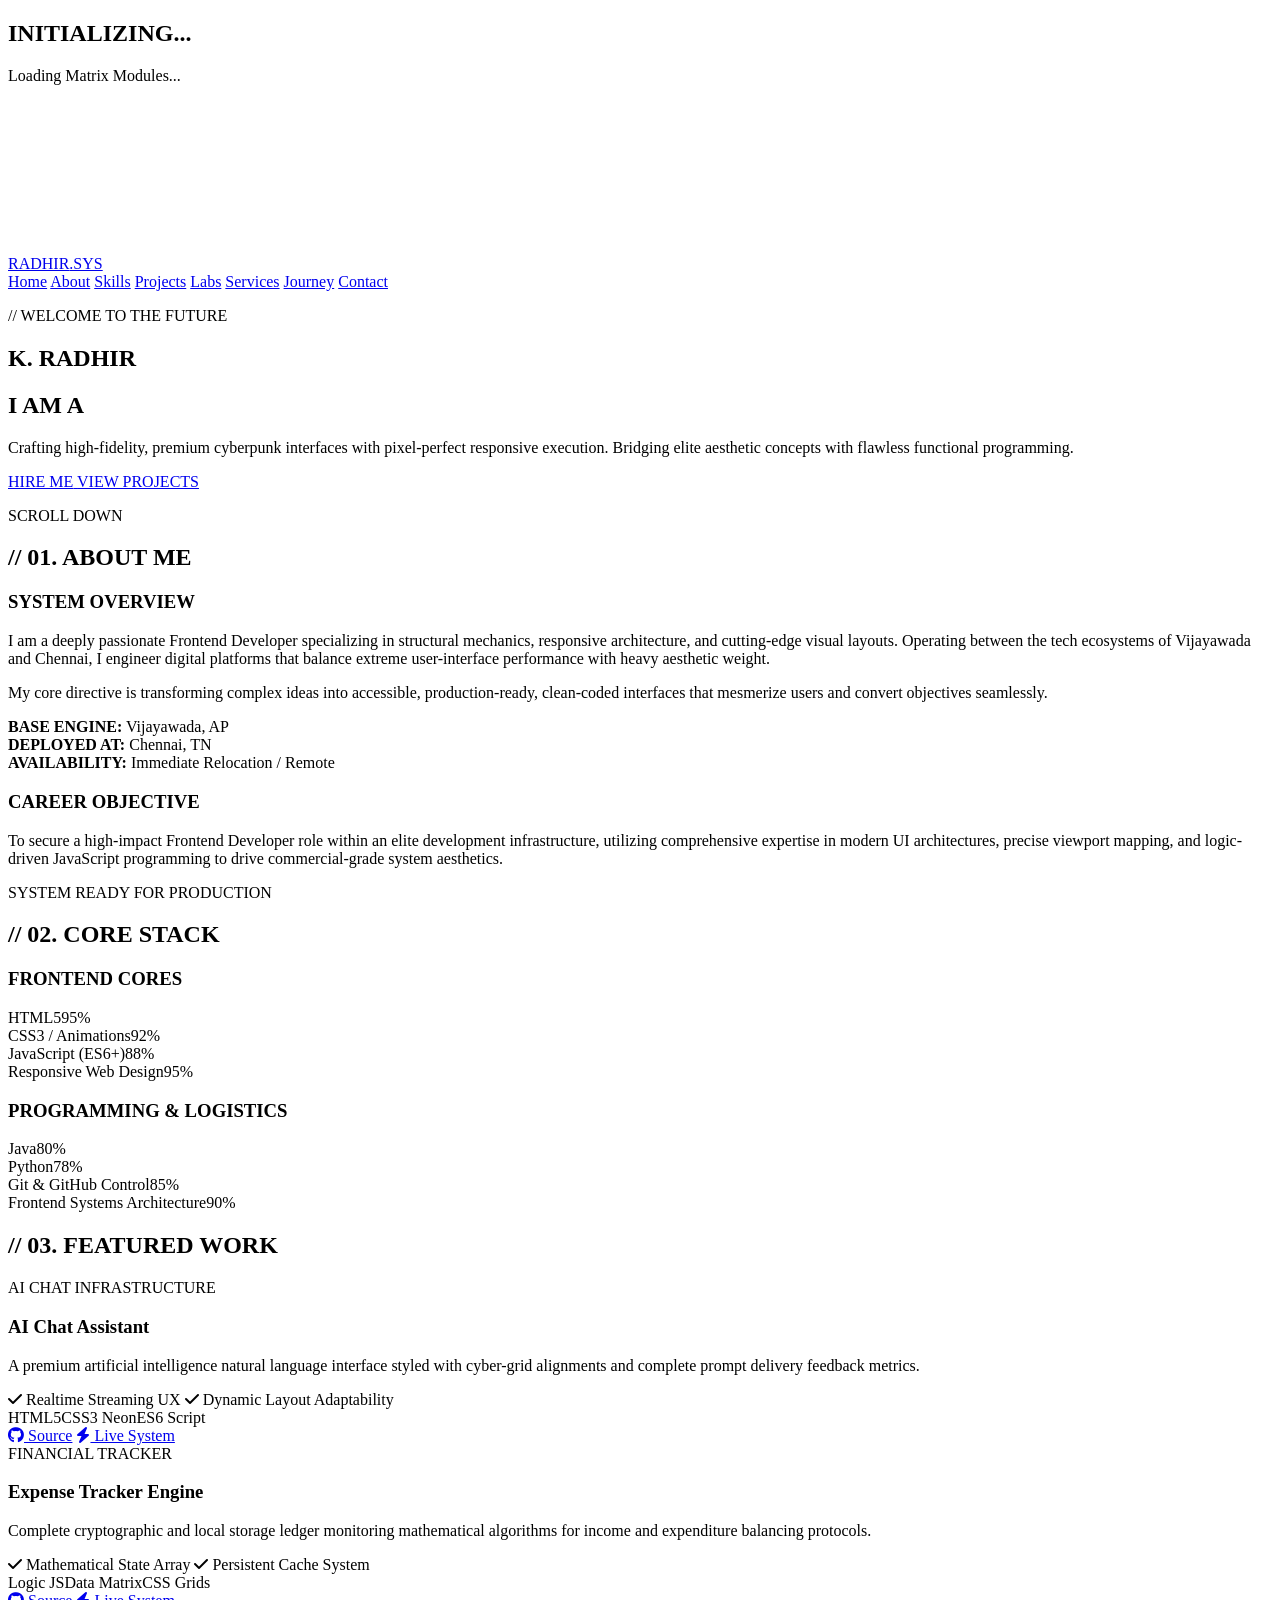
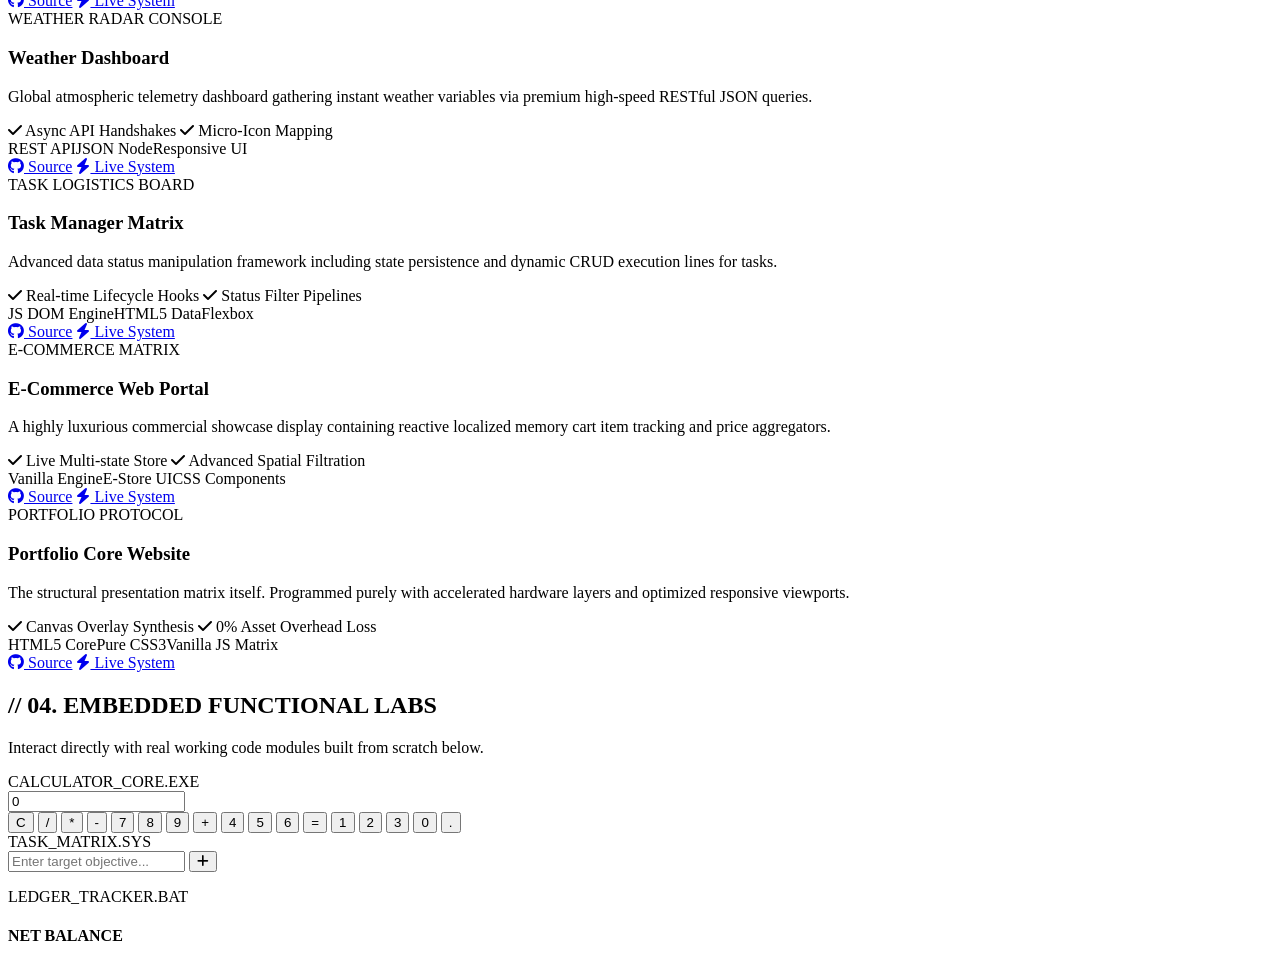
==== index.html @ f52886eb "index.html" ====
<!DOCTYPE html>
<html lang="en">
<head>
    <meta charset="UTF-8">
    <meta name="viewport" content="width=device-width, initial-scale=1.0">
    <meta name="description" content="K. Radhir - Premium Cyberpunk Frontend Developer Portfolio. Showcasing modern responsive web designs, interactive mini-apps, and technical expertise.">
    <title>K. Radhir | Frontend Developer Portfolio</title>
    <link rel="preconnect" href="https://fonts.googleapis.com">
    <link rel="preconnect" href="https://fonts.gstatic.com" crossorigin>
    <link href="https://fonts.googleapis.com/css2?family=Orbitron:wght@400;600;900&family=Rajdhani:wght@500;600;700&display=swap" rel="stylesheet">
    <link rel="stylesheet" href="https://cdnjs.cloudflare.com/ajax/libs/font-awesome/6.4.0/css/all.min.css">
    <link rel="stylesheet" href="style.css">
</head>
<body class="cyber-theme">

    <div id="preloader">
        <div class="loader-content">
            <h2 class="cyber-glitch" data-text="INITIALIZING...">INITIALIZING...</h2>
            <div class="loader-bar"><div class="loader-progress"></div></div>
            <p class="loader-status">Loading Matrix Modules...</p>
        </div>
    </div>

    <canvas id="cyberCanvas"></canvas>

    <header class="cyber-header">
        <div class="logo">
            <a href="#hero">RADHIR<span>.SYS</span></a>
        </div>
        <nav class="nav-links">
            <a href="#hero" class="active">Home</a>
            <a href="#about">About</a>
            <a href="#skills">Skills</a>
            <a href="#projects">Projects</a>
            <a href="#interactive-labs">Labs</a>
            <a href="#services">Services</a>
            <a href="#education">Journey</a>
            <a href="#contact">Contact</a>
        </nav>
        <div class="burger-menu" id="burgerMenu">
            <div class="line1"></div>
            <div class="line2"></div>
            <div class="line3"></div>
        </div>
    </header>

    <main>
        
        <section id="hero" class="hero-section">
            <div class="hero-container">
                <div class="glitch-wrapper">
                    <p class="hero-subtitle">// WELCOME TO THE FUTURE</p>
                    <h1 class="hero-title">K. RADHIR</h1>
                    <h2 class="hero-typing-text">I AM A <span id="typing-element"></span></h2>
                </div>
                <p class="hero-desc">Crafting high-fidelity, premium cyberpunk interfaces with pixel-perfect responsive execution. Bridging elite aesthetic concepts with flawless functional programming.</p>
                <div class="hero-ctas">
                    <a href="#contact" class="cyber-btn primary-btn">
                        <span class="btn-text">HIRE ME</span>
                        <span class="btn-glitch"></span>
                    </a>
                    <a href="#projects" class="cyber-btn secondary-btn">
                        <span class="btn-text">VIEW PROJECTS</span>
                        <span class="btn-glitch"></span>
                    </a>
                </div>
            </div>
            <div class="scroll-indicator">
                <div class="mouse"></div>
                <p>SCROLL DOWN</p>
            </div>
        </section>

        <section id="about" class="about-section scroll-reveal">
            <h2 class="section-title"><span class="cyber-tag">//</span> 01. ABOUT ME</h2>
            <div class="about-grid">
                <div class="about-card glass-card">
                    <h3>SYSTEM OVERVIEW</h3>
                    <p>I am a deeply passionate Frontend Developer specializing in structural mechanics, responsive architecture, and cutting-edge visual layouts. Operating between the tech ecosystems of Vijayawada and Chennai, I engineer digital platforms that balance extreme user-interface performance with heavy aesthetic weight.</p>
                    <p>My core directive is transforming complex ideas into accessible, production-ready, clean-coded interfaces that mesmerize users and convert objectives seamlessly.</p>
                    <div class="meta-info-grid">
                        <div class="meta-item"><strong>BASE ENGINE:</strong> Vijayawada, AP</div>
                        <div class="meta-item"><strong>DEPLOYED AT:</strong> Chennai, TN</div>
                        <div class="meta-item"><strong>AVAILABILITY:</strong> Immediate Relocation / Remote</div>
                    </div>
                </div>
                <div class="about-card glass-card objective-card">
                    <h3>CAREER OBJECTIVE</h3>
                    <p>To secure a high-impact Frontend Developer role within an elite development infrastructure, utilizing comprehensive expertise in modern UI architectures, precise viewport mapping, and logic-driven JavaScript programming to drive commercial-grade system aesthetics.</p>
                    <div class="cyber-status-bar">
                        <span class="status-dot online"></span> SYSTEM READY FOR PRODUCTION
                    </div>
                </div>
            </div>
        </section>

        <section id="skills" class="skills-section scroll-reveal">
            <h2 class="section-title"><span class="cyber-tag">//</span> 02. CORE STACK</h2>
            <div class="skills-grid">
                <div class="skill-group glass-card">
                    <h3>FRONTEND CORES</h3>
                    <div class="skill-item">
                        <div class="skill-info"><span>HTML5</span><span class="percentage">95%</span></div>
                        <div class="skill-bar-container"><div class="skill-bar" data-progress="95%"></div></div>
                    </div>
                    <div class="skill-item">
                        <div class="skill-info"><span>CSS3 / Animations</span><span class="percentage">92%</span></div>
                        <div class="skill-bar-container"><div class="skill-bar" data-progress="92%"></div></div>
                    </div>
                    <div class="skill-item">
                        <div class="skill-info"><span>JavaScript (ES6+)</span><span class="percentage">88%</span></div>
                        <div class="skill-bar-container"><div class="skill-bar" data-progress="88%"></div></div>
                    </div>
                    <div class="skill-item">
                        <div class="skill-info"><span>Responsive Web Design</span><span class="percentage">95%</span></div>
                        <div class="skill-bar-container"><div class="skill-bar" data-progress="95%"></div></div>
                    </div>
                </div>
                <div class="skill-group glass-card">
                    <h3>PROGRAMMING & LOGISTICS</h3>
                    <div class="skill-item">
                        <div class="skill-info"><span>Java</span><span class="percentage">80%</span></div>
                        <div class="skill-bar-container"><div class="skill-bar" data-progress="80%"></div></div>
                    </div>
                    <div class="skill-item">
                        <div class="skill-info"><span>Python</span><span class="percentage">78%</span></div>
                        <div class="skill-bar-container"><div class="skill-bar" data-progress="78%"></div></div>
                    </div>
                    <div class="skill-item">
                        <div class="skill-info"><span>Git & GitHub Control</span><span class="percentage">85%</span></div>
                        <div class="skill-bar-container"><div class="skill-bar" data-progress="85%"></div></div>
                    </div>
                    <div class="skill-item">
                        <div class="skill-info"><span>Frontend Systems Architecture</span><span class="percentage">90%</span></div>
                        <div class="skill-bar-container"><div class="skill-bar" data-progress="90%"></div></div>
                    </div>
                </div>
            </div>
        </section>

        <section id="projects" class="projects-section scroll-reveal">
            <h2 class="section-title"><span class="cyber-tag">//</span> 03. FEATURED WORK</h2>
            <div class="projects-container">
                
                <div class="project-card glass-card">
                    <div class="project-img-wrapper">
                        <div class="project-fallback-img img-p1">AI CHAT INFRASTRUCTURE</div>
                    </div>
                    <div class="project-content">
                        <h3>AI Chat Assistant</h3>
                        <p class="project-desc">A premium artificial intelligence natural language interface styled with cyber-grid alignments and complete prompt delivery feedback metrics.</p>
                        <div class="project-features">
                            <span><i class="fa-solid fa-check"></i> Realtime Streaming UX</span>
                            <span><i class="fa-solid fa-check"></i> Dynamic Layout Adaptability</span>
                        </div>
                        <div class="project-tech">
                            <span class="tech-tag">HTML5</span><span class="tech-tag">CSS3 Neon</span><span class="tech-tag">ES6 Script</span>
                        </div>
                        <div class="project-links">
                            <a href="#" class="project-btn git-btn"><i class="fa-brands fa-github"></i> Source</a>
                            <a href="#lab-ai" class="project-btn demo-btn"><i class="fa-solid fa-bolt"></i> Live System</a>
                        </div>
                    </div>
                </div>

                <div class="project-card glass-card">
                    <div class="project-img-wrapper">
                        <div class="project-fallback-img img-p2">FINANCIAL TRACKER</div>
                    </div>
                    <div class="project-content">
                        <h3>Expense Tracker Engine</h3>
                        <p class="project-desc">Complete cryptographic and local storage ledger monitoring mathematical algorithms for income and expenditure balancing protocols.</p>
                        <div class="project-features">
                            <span><i class="fa-solid fa-check"></i> Mathematical State Array</span>
                            <span><i class="fa-solid fa-check"></i> Persistent Cache System</span>
                        </div>
                        <div class="project-tech">
                            <span class="tech-tag">Logic JS</span><span class="tech-tag">Data Matrix</span><span class="tech-tag">CSS Grids</span>
                        </div>
                        <div class="project-links">
                            <a href="#" class="project-btn git-btn"><i class="fa-brands fa-github"></i> Source</a>
                            <a href="#lab-expense" class="project-btn demo-btn"><i class="fa-solid fa-bolt"></i> Live System</a>
                        </div>
                    </div>
                </div>

                <div class="project-card glass-card">
                    <div class="project-img-wrapper">
                        <div class="project-fallback-img img-p3">WEATHER RADAR CONSOLE</div>
                    </div>
                    <div class="project-content">
                        <h3>Weather Dashboard</h3>
                        <p class="project-desc">Global atmospheric telemetry dashboard gathering instant weather variables via premium high-speed RESTful JSON queries.</p>
                        <div class="project-features">
                            <span><i class="fa-solid fa-check"></i> Async API Handshakes</span>
                            <span><i class="fa-solid fa-check"></i> Micro-Icon Mapping</span>
                        </div>
                        <div class="project-tech">
                            <span class="tech-tag">REST API</span><span class="tech-tag">JSON Node</span><span class="tech-tag">Responsive UI</span>
                        </div>
                        <div class="project-links">
                            <a href="#" class="project-btn git-btn"><i class="fa-brands fa-github"></i> Source</a>
                            <a href="#lab-weather" class="project-btn demo-btn"><i class="fa-solid fa-bolt"></i> Live System</a>
                        </div>
                    </div>
                </div>

                <div class="project-card glass-card">
                    <div class="project-img-wrapper">
                        <div class="project-fallback-img img-p4">TASK LOGISTICS BOARD</div>
                    </div>
                    <div class="project-content">
                        <h3>Task Manager Matrix</h3>
                        <p class="project-desc">Advanced data status manipulation framework including state persistence and dynamic CRUD execution lines for tasks.</p>
                        <div class="project-features">
                            <span><i class="fa-solid fa-check"></i> Real-time Lifecycle Hooks</span>
                            <span><i class="fa-solid fa-check"></i> Status Filter Pipelines</span>
                        </div>
                        <div class="project-tech">
                            <span class="tech-tag">JS DOM Engine</span><span class="tech-tag">HTML5 Data</span><span class="tech-tag">Flexbox</span>
                        </div>
                        <div class="project-links">
                            <a href="#" class="project-btn git-btn"><i class="fa-brands fa-github"></i> Source</a>
                            <a href="#lab-todo" class="project-btn demo-btn"><i class="fa-solid fa-bolt"></i> Live System</a>
                        </div>
                    </div>
                </div>

                <div class="project-card glass-card">
                    <div class="project-img-wrapper">
                        <div class="project-fallback-img img-p5">E-COMMERCE MATRIX</div>
                    </div>
                    <div class="project-content">
                        <h3>E-Commerce Web Portal</h3>
                        <p class="project-desc">A highly luxurious commercial showcase display containing reactive localized memory cart item tracking and price aggregators.</p>
                        <div class="project-features">
                            <span><i class="fa-solid fa-check"></i> Live Multi-state Store</span>
                            <span><i class="fa-solid fa-check"></i> Advanced Spatial Filtration</span>
                        </div>
                        <div class="project-tech">
                            <span class="tech-tag">Vanilla Engine</span><span class="tech-tag">E-Store UI</span><span class="tech-tag">CSS Components</span>
                        </div>
                        <div class="project-links">
                            <a href="#" class="project-btn git-btn"><i class="fa-brands fa-github"></i> Source</a>
                            <a href="#" class="project-btn demo-btn"><i class="fa-solid fa-bolt"></i> Live System</a>
                        </div>
                    </div>
                </div>

                <div class="project-card glass-card">
                    <div class="project-img-wrapper">
                        <div class="project-fallback-img img-p6">PORTFOLIO PROTOCOL</div>
                    </div>
                    <div class="project-content">
                        <h3>Portfolio Core Website</h3>
                        <p class="project-desc">The structural presentation matrix itself. Programmed purely with accelerated hardware layers and optimized responsive viewports.</p>
                        <div class="project-features">
                            <span><i class="fa-solid fa-check"></i> Canvas Overlay Synthesis</span>
                            <span><i class="fa-solid fa-check"></i> 0% Asset Overhead Loss</span>
                        </div>
                        <div class="project-tech">
                            <span class="tech-tag">HTML5 Core</span><span class="tech-tag">Pure CSS3</span><span class="tech-tag">Vanilla JS Matrix</span>
                        </div>
                        <div class="project-links">
                            <a href="#" class="project-btn git-btn"><i class="fa-brands fa-github"></i> Source</a>
                            <a href="#hero" class="project-btn demo-btn"><i class="fa-solid fa-bolt"></i> Live System</a>
                        </div>
                    </div>
                </div>

            </div>
        </section>

        <section id="interactive-labs" class="labs-section scroll-reveal">
            <h2 class="section-title"><span class="cyber-tag">//</span> 04. EMBEDDED FUNCTIONAL LABS</h2>
            <p class="section-subtitle">Interact directly with real working code modules built from scratch below.</p>
            
            <div class="labs-grid">
                
                <div class="lab-card glass-card" id="lab-calc">
                    <div class="lab-header"><span></span><span></span><span></span>  CALCULATOR_CORE.EXE</div>
                    <div class="calculator-app">
                        <input type="text" id="calcDisplay" readonly value="0">
                        <div class="calc-buttons">
                            <button class="calc-btn system-clear" onclick="clearCalc()">C</button>
                            <button class="calc-btn" onclick="inputCalc('/')">/</button>
                            <button class="calc-btn" onclick="inputCalc('*')">*</button>
                            <button class="calc-btn" onclick="inputCalc('-')">-</button>
                            <button class="calc-btn" onclick="inputCalc('7')">7</button>
                            <button class="calc-btn" onclick="inputCalc('8')">8</button>
                            <button class="calc-btn" onclick="inputCalc('9')">9</button>
                            <button class="calc-btn" onclick="inputCalc('+')">+</button>
                            <button class="calc-btn" onclick="inputCalc('4')">4</button>
                            <button class="calc-btn" onclick="inputCalc('5')">5</button>
                            <button class="calc-btn" onclick="inputCalc('6')">6</button>
                            <button class="calc-btn operation-equal" onclick="calculateResult()">=</button>
                            <button class="calc-btn" onclick="inputCalc('1')">1</button>
                            <button class="calc-btn" onclick="inputCalc('2')">2</button>
                            <button class="calc-btn" onclick="inputCalc('3')">3</button>
                            <button class="calc-btn double-width" onclick="inputCalc('0')">0</button>
                            <button class="calc-btn" onclick="inputCalc('.')">.</button>
                        </div>
                    </div>
                </div>

                <div class="lab-card glass-card" id="lab-todo">
                    <div class="lab-header"><span></span><span></span><span></span>  TASK_MATRIX.SYS</div>
                    <div class="todo-app">
                        <div class="input-row">
                            <input type="text" id="todoInput" placeholder="Enter target objective...">
                            <button onclick="addTodoItem()"><i class="fa-solid fa-plus"></i></button>
                        </div>
                        <ul id="todoList" class="todo-item-container"></ul>
                    </div>
                </div>

                <div class="lab-card glass-card" id="lab-expense">
                    <div class="lab-header"><span></span><span></span><span></span>  LEDGER_TRACKER.BAT</div>
                    <div class="expense-app">
                        <div class="balance-container">
                            <h4>NET BALANCE</h4>
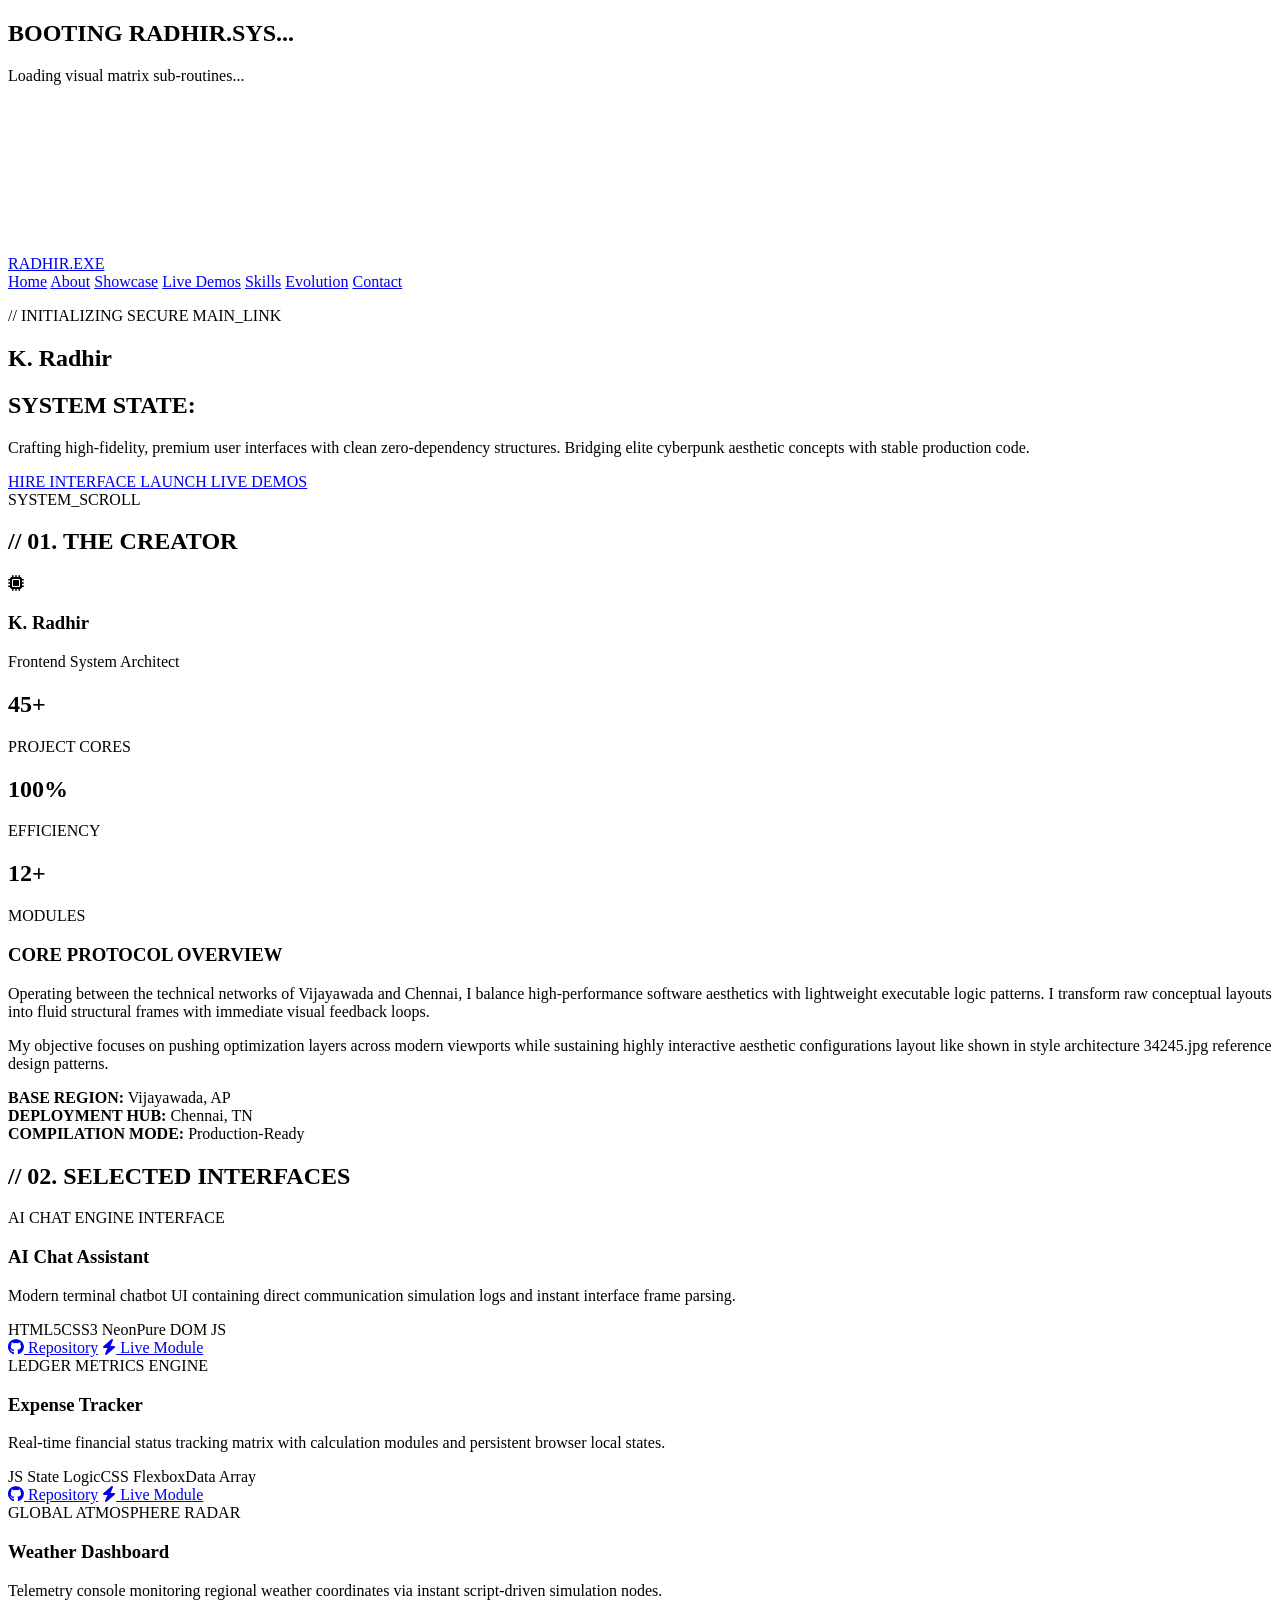
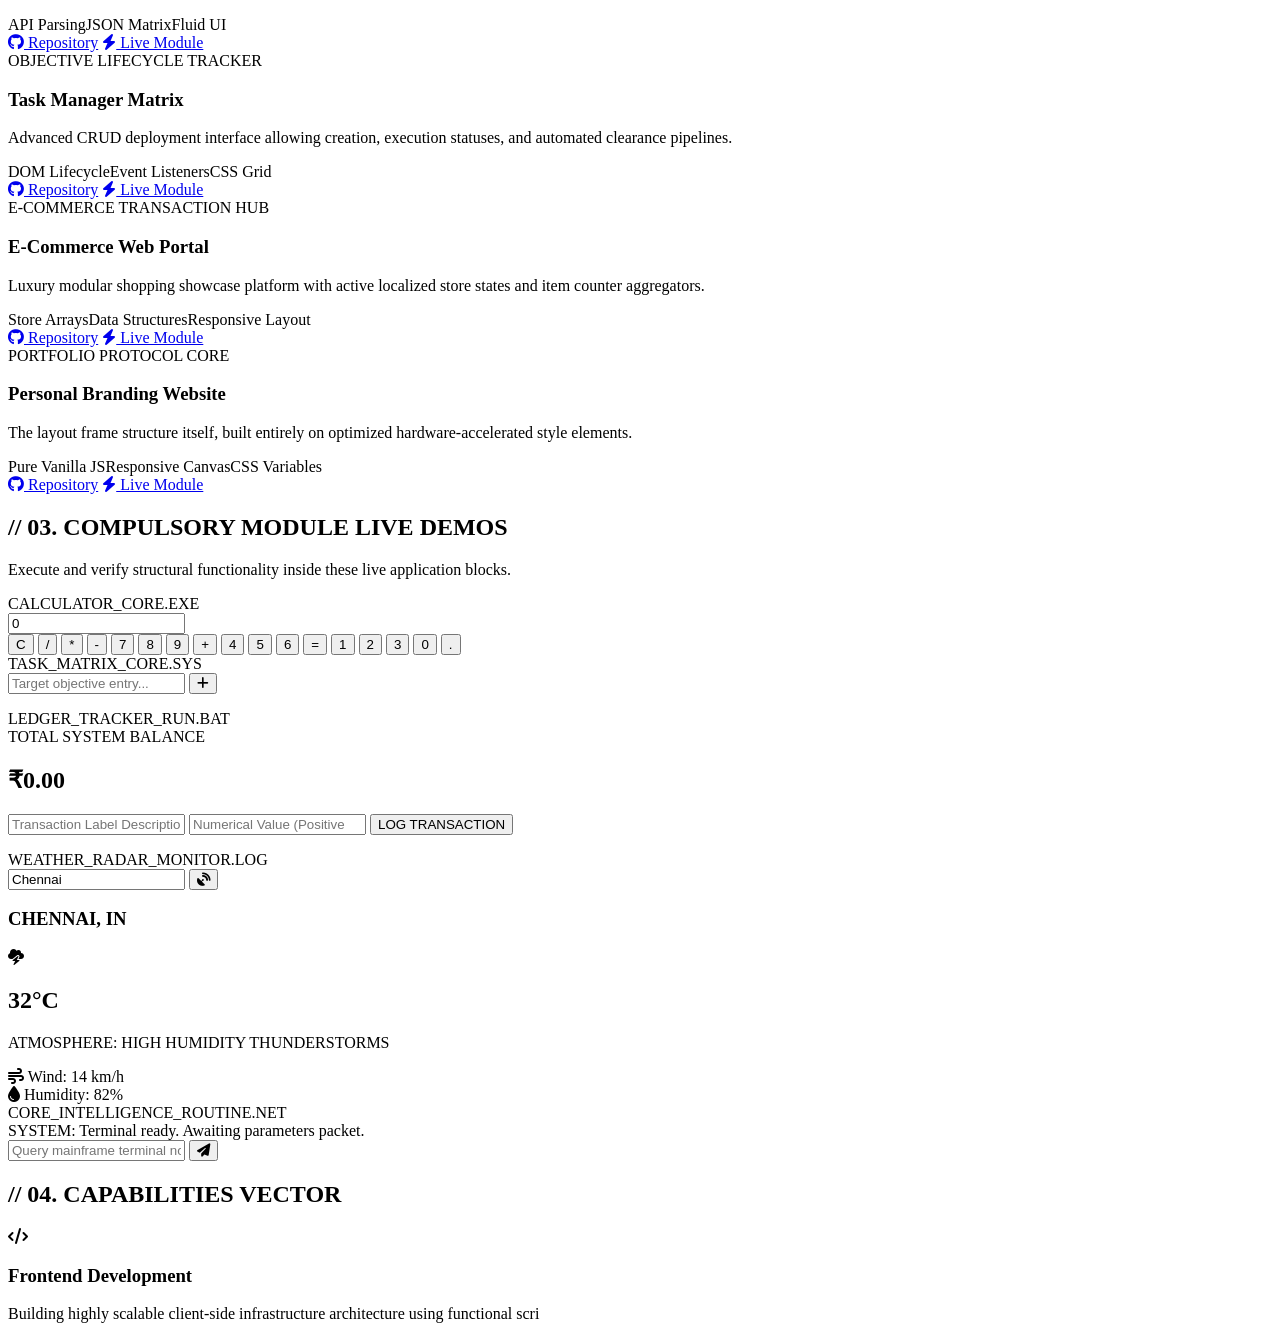
==== commit 8349f94b: "Index.html" ====
--- a/index.html
+++ b/index.html
@@ -3,8 +3,9 @@
 <head>
     <meta charset="UTF-8">
     <meta name="viewport" content="width=device-width, initial-scale=1.0">
-    <meta name="description" content="K. Radhir - Premium Cyberpunk Frontend Developer Portfolio. Showcasing modern responsive web designs, interactive mini-apps, and technical expertise.">
-    <title>K. Radhir | Frontend Developer Portfolio</title>
+    <meta name="description" content="K. Radhir - Premium Cyberpunk Frontend Developer Portfolio Website. Features embedded functional live project applications.">
+    <title>K. Radhir | Portfolio Terminal</title>
+    <!-- Google Fonts & FontAwesome -->
     <link rel="preconnect" href="https://fonts.googleapis.com">
     <link rel="preconnect" href="https://fonts.gstatic.com" crossorigin>
     <link href="https://fonts.googleapis.com/css2?family=Orbitron:wght@400;600;900&family=Rajdhani:wght@500;600;700&display=swap" rel="stylesheet">
@@ -13,257 +14,315 @@
 </head>
 <body class="cyber-theme">
 
+    <!-- System Preloader -->
     <div id="preloader">
         <div class="loader-content">
-            <h2 class="cyber-glitch" data-text="INITIALIZING...">INITIALIZING...</h2>
-            <div class="loader-bar"><div class="loader-progress"></div></div>
-            <p class="loader-status">Loading Matrix Modules...</p>
+            <h2 class="cyber-glitch-text" data-text="BOOTING RADHIR.SYS...">BOOTING RADHIR.SYS...</h2>
+            <div class="loader-bar-wrap"><div class="loader-progress-line"></div></div>
+            <p class="loader-terminal-status">Loading visual matrix sub-routines...</p>
         </div>
     </div>
 
-    <canvas id="cyberCanvas"></canvas>
-
-    <header class="cyber-header">
-        <div class="logo">
-            <a href="#hero">RADHIR<span>.SYS</span></a>
+    <!-- Matrix Background Overlay Canvas -->
+    <canvas id="matrixCanvas"></canvas>
+
+    <!-- Top Navigation Header -->
+    <header class="cyber-navbar">
+        <div class="nav-logo">
+            <a href="#hero">RADHIR<span>.EXE</span></a>
         </div>
-        <nav class="nav-links">
-            <a href="#hero" class="active">Home</a>
-            <a href="#about">About</a>
-            <a href="#skills">Skills</a>
-            <a href="#projects">Projects</a>
-            <a href="#interactive-labs">Labs</a>
-            <a href="#services">Services</a>
-            <a href="#education">Journey</a>
-            <a href="#contact">Contact</a>
+        <nav class="nav-menu">
+            <a href="#hero" class="menu-item active">Home</a>
+            <a href="#about" class="menu-item">About</a>
+            <a href="#projects" class="menu-item">Showcase</a>
+            <a href="#live-demos" class="menu-item">Live Demos</a>
+            <a href="#skills" class="menu-item">Skills</a>
+            <a href="#journey" class="menu-item">Evolution</a>
+            <a href="#contact" class="menu-item">Contact</a>
         </nav>
-        <div class="burger-menu" id="burgerMenu">
-            <div class="line1"></div>
-            <div class="line2"></div>
-            <div class="line3"></div>
+        <div class="mobile-toggle" id="mobileToggle">
+            <span class="bar"></span>
+            <span class="bar"></span>
+            <span class="bar"></span>
         </div>
     </header>
 
     <main>
-        
-        <section id="hero" class="hero-section">
-            <div class="hero-container">
-                <div class="glitch-wrapper">
-                    <p class="hero-subtitle">// WELCOME TO THE FUTURE</p>
-                    <h1 class="hero-title">K. RADHIR</h1>
-                    <h2 class="hero-typing-text">I AM A <span id="typing-element"></span></h2>
-                </div>
-                <p class="hero-desc">Crafting high-fidelity, premium cyberpunk interfaces with pixel-perfect responsive execution. Bridging elite aesthetic concepts with flawless functional programming.</p>
-                <div class="hero-ctas">
-                    <a href="#contact" class="cyber-btn primary-btn">
-                        <span class="btn-text">HIRE ME</span>
-                        <span class="btn-glitch"></span>
+        <!-- Hero Terminal Section -->
+        <section id="hero" class="hero-terminal">
+            <div class="hero-wrapper">
+                <p class="terminal-tag">// INITIALIZING SECURE MAIN_LINK</p>
+                <h1 class="hero-main-name">K. Radhir</h1>
+                <h2 class="hero-dynamic-subtitle">SYSTEM STATE: <span id="typingEngine"></span></h2>
+                <p class="hero-synopsis">Crafting high-fidelity, premium user interfaces with clean zero-dependency structures. Bridging elite cyberpunk aesthetic concepts with stable production code.</p>
+                <div class="hero-action-row">
+                    <a href="#contact" class="terminal-btn btn-primary">
+                        <span class="txt">HIRE INTERFACE</span>
                     </a>
-                    <a href="#projects" class="cyber-btn secondary-btn">
-                        <span class="btn-text">VIEW PROJECTS</span>
-                        <span class="btn-glitch"></span>
+                    <a href="#live-demos" class="terminal-btn btn-secondary">
+                        <span class="txt">LAUNCH LIVE DEMOS</span>
                     </a>
                 </div>
             </div>
-            <div class="scroll-indicator">
-                <div class="mouse"></div>
-                <p>SCROLL DOWN</p>
+            <div class="terminal-scroll-alert">
+                <div class="scroller-icon"></div>
+                <span>SYSTEM_SCROLL</span>
             </div>
         </section>
 
-        <section id="about" class="about-section scroll-reveal">
-            <h2 class="section-title"><span class="cyber-tag">//</span> 01. ABOUT ME</h2>
-            <div class="about-grid">
-                <div class="about-card glass-card">
-                    <h3>SYSTEM OVERVIEW</h3>
-                    <p>I am a deeply passionate Frontend Developer specializing in structural mechanics, responsive architecture, and cutting-edge visual layouts. Operating between the tech ecosystems of Vijayawada and Chennai, I engineer digital platforms that balance extreme user-interface performance with heavy aesthetic weight.</p>
-                    <p>My core directive is transforming complex ideas into accessible, production-ready, clean-coded interfaces that mesmerize users and convert objectives seamlessly.</p>
-                    <div class="meta-info-grid">
-                        <div class="meta-item"><strong>BASE ENGINE:</strong> Vijayawada, AP</div>
-                        <div class="meta-item"><strong>DEPLOYED AT:</strong> Chennai, TN</div>
-                        <div class="meta-item"><strong>AVAILABILITY:</strong> Immediate Relocation / Remote</div>
-                    </div>
-                </div>
-                <div class="about-card glass-card objective-card">
-                    <h3>CAREER OBJECTIVE</h3>
-                    <p>To secure a high-impact Frontend Developer role within an elite development infrastructure, utilizing comprehensive expertise in modern UI architectures, precise viewport mapping, and logic-driven JavaScript programming to drive commercial-grade system aesthetics.</p>
-                    <div class="cyber-status-bar">
-                        <span class="status-dot online"></span> SYSTEM READY FOR PRODUCTION
+        <!-- About Creator Section -->
+        <section id="about" class="about-terminal viewport-reveal">
+            <h2 class="cyber-section-title"><span class="title-index">// 01.</span> THE CREATOR</h2>
+            <div class="about-container-layout">
+                <div class="profile-meta-card glass-card">
+                    <div class="avatar-icon-box">
+                        <i class="fa-solid fa-microchip"></i>
+                    </div>
+                    <h3>K. Radhir</h3>
+                    <p class="sub-role-tag">Frontend System Architect</p>
+                    <div class="meta-stats-row">
+                        <div class="meta-stat-node">
+                            <h2>45+</h2>
+                            <p>PROJECT CORES</p>
+                        </div>
+                        <div class="meta-stat-node">
+                            <h2>100%</h2>
+                            <p>EFFICIENCY</p>
+                        </div>
+                        <div class="meta-stat-node">
+                            <h2>12+</h2>
+                            <p>MODULES</p>
+                        </div>
+                    </div>
+                </div>
+                <div class="about-narrative-card glass-card">
+                    <h3>CORE PROTOCOL OVERVIEW</h3>
+                    <p>Operating between the technical networks of Vijayawada and Chennai, I balance high-performance software aesthetics with lightweight executable logic patterns. I transform raw conceptual layouts into fluid structural frames with immediate visual feedback loops.</p>
+                    <p>My objective focuses on pushing optimization layers across modern viewports while sustaining highly interactive aesthetic configurations layout like shown in style architecture 34245.jpg reference design patterns.</p>
+                    <div class="location-spec-grid">
+                        <div class="spec-node"><strong>BASE REGION:</strong> Vijayawada, AP</div>
+                        <div class="spec-node"><strong>DEPLOYMENT HUB:</strong> Chennai, TN</div>
+                        <div class="spec-node"><strong>COMPILATION MODE:</strong> Production-Ready</div>
                     </div>
                 </div>
             </div>
         </section>
 
-        <section id="skills" class="skills-section scroll-reveal">
-            <h2 class="section-title"><span class="cyber-tag">//</span> 02. CORE STACK</h2>
-            <div class="skills-grid">
-                <div class="skill-group glass-card">
-                    <h3>FRONTEND CORES</h3>
-                    <div class="skill-item">
-                        <div class="skill-info"><span>HTML5</span><span class="percentage">95%</span></div>
-                        <div class="skill-bar-container"><div class="skill-bar" data-progress="95%"></div></div>
-                    </div>
-                    <div class="skill-item">
-                        <div class="skill-info"><span>CSS3 / Animations</span><span class="percentage">92%</span></div>
-                        <div class="skill-bar-container"><div class="skill-bar" data-progress="92%"></div></div>
-                    </div>
-                    <div class="skill-item">
-                        <div class="skill-info"><span>JavaScript (ES6+)</span><span class="percentage">88%</span></div>
-                        <div class="skill-bar-container"><div class="skill-bar" data-progress="88%"></div></div>
-                    </div>
-                    <div class="skill-item">
-                        <div class="skill-info"><span>Responsive Web Design</span><span class="percentage">95%</span></div>
-                        <div class="skill-bar-container"><div class="skill-bar" data-progress="95%"></div></div>
-                    </div>
-                </div>
-                <div class="skill-group glass-card">
-                    <h3>PROGRAMMING & LOGISTICS</h3>
-                    <div class="skill-item">
-                        <div class="skill-info"><span>Java</span><span class="percentage">80%</span></div>
-                        <div class="skill-bar-container"><div class="skill-bar" data-progress="80%"></div></div>
-                    </div>
-                    <div class="skill-item">
-                        <div class="skill-info"><span>Python</span><span class="percentage">78%</span></div>
-                        <div class="skill-bar-container"><div class="skill-bar" data-progress="78%"></div></div>
-                    </div>
-                    <div class="skill-item">
-                        <div class="skill-info"><span>Git & GitHub Control</span><span class="percentage">85%</span></div>
-                        <div class="skill-bar-container"><div class="skill-bar" data-progress="85%"></div></div>
-                    </div>
-                    <div class="skill-item">
-                        <div class="skill-info"><span>Frontend Systems Architecture</span><span class="percentage">90%</span></div>
-                        <div class="skill-bar-container"><div class="skill-bar" data-progress="90%"></div></div>
-                    </div>
-                </div>
+        <!-- Projects Showcase Section -->
+        <section id="projects" class="projects-showcase-terminal viewport-reveal">
+            <h2 class="cyber-section-title"><span class="title-index">// 02.</span> SELECTED INTERFACES</h2>
+            <div class="projects-matrix-grid">
+                
+                <!-- Card 1 -->
+                <div class="project-matrix-card glass-card">
+                    <div class="p-card-header h-blue">AI CHAT ENGINE INTERFACE</div>
+                    <div class="p-card-body">
+                        <h3>AI Chat Assistant</h3>
+                        <p>Modern terminal chatbot UI containing direct communication simulation logs and instant interface frame parsing.</p>
+                        <div class="p-card-tags">
+                            <span>HTML5</span><span>CSS3 Neon</span><span>Pure DOM JS</span>
+                        </div>
+                        <div class="p-card-actions">
+                            <a href="#" class="action-btn-src"><i class="fa-brands fa-github"></i> Repository</a>
+                            <a href="#lab-ai" class="action-btn-live"><i class="fa-solid fa-bolt"></i> Live Module</a>
+                        </div>
+                    </div>
+                </div>
+
+                <!-- Card 2 -->
+                <div class="project-matrix-card glass-card">
+                    <div class="p-card-header h-pink">LEDGER METRICS ENGINE</div>
+                    <div class="p-card-body">
+                        <h3>Expense Tracker</h3>
+                        <p>Real-time financial status tracking matrix with calculation modules and persistent browser local states.</p>
+                        <div class="p-card-tags">
+                            <span>JS State Logic</span><span>CSS Flexbox</span><span>Data Array</span>
+                        </div>
+                        <div class="p-card-actions">
+                            <a href="#" class="action-btn-src"><i class="fa-brands fa-github"></i> Repository</a>
+                            <a href="#lab-expense" class="action-btn-live"><i class="fa-solid fa-bolt"></i> Live Module</a>
+                        </div>
+                    </div>
+                </div>
+
+                <!-- Card 3 -->
+                <div class="project-matrix-card glass-card">
+                    <div class="p-card-header h-purple">GLOBAL ATMOSPHERE RADAR</div>
+                    <div class="p-card-body">
+                        <h3>Weather Dashboard</h3>
+                        <p>Telemetry console monitoring regional weather coordinates via instant script-driven simulation nodes.</p>
+                        <div class="p-card-tags">
+                            <span>API Parsing</span><span>JSON Matrix</span><span>Fluid UI</span>
+                        </div>
+                        <div class="p-card-actions">
+                            <a href="#" class="action-btn-src"><i class="fa-brands fa-github"></i> Repository</a>
+                            <a href="#lab-weather" class="action-btn-live"><i class="fa-solid fa-bolt"></i> Live Module</a>
+                        </div>
+                    </div>
+                </div>
+
+                <!-- Card 4 -->
+                <div class="project-matrix-card glass-card">
+                    <div class="p-card-header h-cyan">OBJECTIVE LIFECYCLE TRACKER</div>
+                    <div class="p-card-body">
+                        <h3>Task Manager Matrix</h3>
+                        <p>Advanced CRUD deployment interface allowing creation, execution statuses, and automated clearance pipelines.</p>
+                        <div class="p-card-tags">
+                            <span>DOM Lifecycle</span><span>Event Listeners</span><span>CSS Grid</span>
+                        </div>
+                        <div class="p-card-actions">
+                            <a href="#" class="action-btn-src"><i class="fa-brands fa-github"></i> Repository</a>
+                            <a href="#lab-todo" class="action-btn-live"><i class="fa-solid fa-bolt"></i> Live Module</a>
+                        </div>
+                    </div>
+                </div>
+
+                <!-- Card 5 -->
+                <div class="project-matrix-card glass-card">
+                    <div class="p-card-header h-yellow">E-COMMERCE TRANSACTION HUB</div>
+                    <div class="p-card-body">
+                        <h3>E-Commerce Web Portal</h3>
+                        <p>Luxury modular shopping showcase platform with active localized store states and item counter aggregators.</p>
+                        <div class="p-card-tags">
+                            <span>Store Arrays</span><span>Data Structures</span><span>Responsive Layout</span>
+                        </div>
+                        <div class="p-card-actions">
+                            <a href="#" class="action-btn-src"><i class="fa-brands fa-github"></i> Repository</a>
+                            <a href="#" class="action-btn-live"><i class="fa-solid fa-bolt"></i> Live Module</a>
+                        </div>
+                    </div>
+                </div>
+
+                <!-- Card 6 -->
+                <div class="project-matrix-card glass-card">
+                    <div class="p-card-header h-white">PORTFOLIO PROTOCOL CORE</div>
+                    <div class="p-card-body">
+                        <h3>Personal Branding Website</h3>
+                        <p>The layout frame structure itself, built entirely on optimized hardware-accelerated style elements.</p>
+                        <div class="p-card-tags">
+                            <span>Pure Vanilla JS</span><span>Responsive Canvas</span><span>CSS Variables</span>
+                        </div>
+                        <div class="p-card-actions">
+                            <a href="#" class="action-btn-src"><i class="fa-brands fa-github"></i> Repository</a>
+                            <a href="#hero" class="action-btn-live"><i class="fa-solid fa-bolt"></i> Live Module</a>
+                        </div>
+                    </div>
+                </div>
+
             </div>
         </section>
 
-        <section id="projects" class="projects-section scroll-reveal">
-            <h2 class="section-title"><span class="cyber-tag">//</span> 03. FEATURED WORK</h2>
-            <div class="projects-container">
+        <!-- Compulsory Live Functional Demos Section -->
+        <section id="live-demos" class="live-demos-terminal viewport-reveal">
+            <h2 class="cyber-section-title"><span class="title-index">// 03.</span> COMPULSORY MODULE LIVE DEMOS</h2>
+            <p class="section-log-desc">Execute and verify structural functionality inside these live application blocks.</p>
+            
+            <div class="demos-control-grid">
                 
-                <div class="project-card glass-card">
-                    <div class="project-img-wrapper">
-                        <div class="project-fallback-img img-p1">AI CHAT INFRASTRUCTURE</div>
-                    </div>
-                    <div class="project-content">
-                        <h3>AI Chat Assistant</h3>
-                        <p class="project-desc">A premium artificial intelligence natural language interface styled with cyber-grid alignments and complete prompt delivery feedback metrics.</p>
-                        <div class="project-features">
-                            <span><i class="fa-solid fa-check"></i> Realtime Streaming UX</span>
-                            <span><i class="fa-solid fa-check"></i> Dynamic Layout Adaptability</span>
-                        </div>
-                        <div class="project-tech">
-                            <span class="tech-tag">HTML5</span><span class="tech-tag">CSS3 Neon</span><span class="tech-tag">ES6 Script</span>
-                        </div>
-                        <div class="project-links">
-                            <a href="#" class="project-btn git-btn"><i class="fa-brands fa-github"></i> Source</a>
-                            <a href="#lab-ai" class="project-btn demo-btn"><i class="fa-solid fa-bolt"></i> Live System</a>
-                        </div>
-                    </div>
-                </div>
-
-                <div class="project-card glass-card">
-                    <div class="project-img-wrapper">
-                        <div class="project-fallback-img img-p2">FINANCIAL TRACKER</div>
-                    </div>
-                    <div class="project-content">
-                        <h3>Expense Tracker Engine</h3>
-                        <p class="project-desc">Complete cryptographic and local storage ledger monitoring mathematical algorithms for income and expenditure balancing protocols.</p>
-                        <div class="project-features">
-                            <span><i class="fa-solid fa-check"></i> Mathematical State Array</span>
-                            <span><i class="fa-solid fa-check"></i> Persistent Cache System</span>
-                        </div>
-                        <div class="project-tech">
-                            <span class="tech-tag">Logic JS</span><span class="tech-tag">Data Matrix</span><span class="tech-tag">CSS Grids</span>
-                        </div>
-                        <div class="project-links">
-                            <a href="#" class="project-btn git-btn"><i class="fa-brands fa-github"></i> Source</a>
-                            <a href="#lab-expense" class="project-btn demo-btn"><i class="fa-solid fa-bolt"></i> Live System</a>
-                        </div>
-                    </div>
-                </div>
-
-                <div class="project-card glass-card">
-                    <div class="project-img-wrapper">
-                        <div class="project-fallback-img img-p3">WEATHER RADAR CONSOLE</div>
-                    </div>
-                    <div class="project-content">
-                        <h3>Weather Dashboard</h3>
-                        <p class="project-desc">Global atmospheric telemetry dashboard gathering instant weather variables via premium high-speed RESTful JSON queries.</p>
-                        <div class="project-features">
-                            <span><i class="fa-solid fa-check"></i> Async API Handshakes</span>
-                            <span><i class="fa-solid fa-check"></i> Micro-Icon Mapping</span>
-                        </div>
-                        <div class="project-tech">
-                            <span class="tech-tag">REST API</span><span class="tech-tag">JSON Node</span><span class="tech-tag">Responsive UI</span>
-                        </div>
-                        <div class="project-links">
-                            <a href="#" class="project-btn git-btn"><i class="fa-brands fa-github"></i> Source</a>
-                            <a href="#lab-weather" class="project-btn demo-btn"><i class="fa-solid fa-bolt"></i> Live System</a>
-                        </div>
-                    </div>
-                </div>
-
-                <div class="project-card glass-card">
-                    <div class="project-img-wrapper">
-                        <div class="project-fallback-img img-p4">TASK LOGISTICS BOARD</div>
-                    </div>
-                    <div class="project-content">
-                        <h3>Task Manager Matrix</h3>
-                        <p class="project-desc">Advanced data status manipulation framework including state persistence and dynamic CRUD execution lines for tasks.</p>
-                        <div class="project-features">
-                            <span><i class="fa-solid fa-check"></i> Real-time Lifecycle Hooks</span>
-                            <span><i class="fa-solid fa-check"></i> Status Filter Pipelines</span>
-                        </div>
-                        <div class="project-tech">
-                            <span class="tech-tag">JS DOM Engine</span><span class="tech-tag">HTML5 Data</span><span class="tech-tag">Flexbox</span>
-                        </div>
-                        <div class="project-links">
-                            <a href="#" class="project-btn git-btn"><i class="fa-brands fa-github"></i> Source</a>
-                            <a href="#lab-todo" class="project-btn demo-btn"><i class="fa-solid fa-bolt"></i> Live System</a>
-                        </div>
-                    </div>
-                </div>
-
-                <div class="project-card glass-card">
-                    <div class="project-img-wrapper">
-                        <div class="project-fallback-img img-p5">E-COMMERCE MATRIX</div>
-                    </div>
-                    <div class="project-content">
-                        <h3>E-Commerce Web Portal</h3>
-                        <p class="project-desc">A highly luxurious commercial showcase display containing reactive localized memory cart item tracking and price aggregators.</p>
-                        <div class="project-features">
-                            <span><i class="fa-solid fa-check"></i> Live Multi-state Store</span>
-                            <span><i class="fa-solid fa-check"></i> Advanced Spatial Filtration</span>
-                        </div>
-                        <div class="project-tech">
-                            <span class="tech-tag">Vanilla Engine</span><span class="tech-tag">E-Store UI</span><span class="tech-tag">CSS Components</span>
-                        </div>
-                        <div class="project-links">
-                            <a href="#" class="project-btn git-btn"><i class="fa-brands fa-github"></i> Source</a>
-                            <a href="#" class="project-btn demo-btn"><i class="fa-solid fa-bolt"></i> Live System</a>
-                        </div>
-                    </div>
-                </div>
-
-                <div class="project-card glass-card">
-                    <div class="project-img-wrapper">
-                        <div class="project-fallback-img img-p6">PORTFOLIO PROTOCOL</div>
-                    </div>
-                    <div class="project-content">
-                        <h3>Portfolio Core Website</h3>
-                        <p class="project-desc">The structural presentation matrix itself. Programmed purely with accelerated hardware layers and optimized responsive viewports.</p>
-                        <div class="project-features">
-                            <span><i class="fa-solid fa-check"></i> Canvas Overlay Synthesis</span>
-                            <span><i class="fa-solid fa-check"></i> 0% Asset Overhead Loss</span>
-                        </div>
-                        <div class="project-tech">
-                            <span class="tech-tag">HTML5 Core</span><span class="tech-tag">Pure CSS3</span><span class="tech-tag">Vanilla JS Matrix</span>
-                        </div>
-                        <div class="project-links">
-                            <a href="#" class="project-btn git-btn"><i class="fa-brands fa-github"></i> Source</a>
-                            <a href="#hero" class="project-btn demo-btn"><i class="fa-solid fa-bolt"></i> Live System</a>
+                <!-- Demo 1: Working Calculator -->
+                <div class="interactive-demo-box glass-card" id="lab-calc">
+                    <div class="box-top-terminal">
+                        <span class="term-dot red"></span><span class="term-dot yellow"></span><span class="term-dot green"></span>
+                        <div class="term-title">CALCULATOR_CORE.EXE</div>
+                    </div>
+                    <div class="calculator-wrapper">
+                        <input type="text" id="calcDisplayOutput" readonly value="0">
+                        <div class="calc-keys-layout">
+                            <button class="key k-clear" onclick="clearCalculator()">C</button>
+                            <button class="key" onclick="appendCalcValue('/')">/</button>
+                            <button class="key" onclick="appendCalcValue('*')">*</button>
+                            <button class="key" onclick="appendCalcValue('-')">-</button>
+                            <button class="key" onclick="appendCalcValue('7')">7</button>
+                            <button class="key" onclick="appendCalcValue('8')">8</button>
+                            <button class="key" onclick="appendCalcValue('9')">9</button>
+                            <button class="key" onclick="appendCalcValue('+')">+</button>
+                            <button class="key" onclick="appendCalcValue('4')">4</button>
+                            <button class="key" onclick="appendCalcValue('5')">5</button>
+                            <button class="key" onclick="appendCalcValue('6')">6</button>
+                            <button class="key k-equal" onclick="processCalculatorOutput()">=</button>
+                            <button class="key" onclick="appendCalcValue('1')">1</button>
+                            <button class="key" onclick="appendCalcValue('2')">2</button>
+                            <button class="key" onclick="appendCalcValue('3')">3</button>
+                            <button class="key k-double" onclick="appendCalcValue('0')">0</button>
+                            <button class="key" onclick="appendCalcValue('.')">.</button>
+                        </div>
+                    </div>
+                </div>
+
+                <!-- Demo 2: Working To-Do App -->
+                <div class="interactive-demo-box glass-card" id="lab-todo">
+                    <div class="box-top-terminal">
+                        <span class="term-dot red"></span><span class="term-dot yellow"></span><span class="term-dot green"></span>
+                        <div class="term-title">TASK_MATRIX_CORE.SYS</div>
+                    </div>
+                    <div class="todo-wrapper">
+                        <div class="todo-control-row">
+                            <input type="text" id="todoInputField" placeholder="Target objective entry...">
+                            <button onclick="executeNewTodoItem()"><i class="fa-solid fa-plus"></i></button>
+                        </div>
+                        <ul id="todoListElement" class="todo-render-list"></ul>
+                    </div>
+                </div>
+
+                <!-- Demo 3: Working Expense Tracker -->
+                <div class="interactive-demo-box glass-card" id="lab-expense">
+                    <div class="box-top-terminal">
+                        <span class="term-dot red"></span><span class="term-dot yellow"></span><span class="term-dot green"></span>
+                        <div class="term-title">LEDGER_TRACKER_RUN.BAT</div>
+                    </div>
+                    <div class="expense-wrapper">
+                        <div class="balance-display-node">
+                            <span class="lbl">TOTAL SYSTEM BALANCE</span>
+                            <h2 id="netBalanceVal">₹0.00</h2>
+                        </div>
+                        <div class="expense-inputs-node">
+                            <input type="text" id="expenseLabel" placeholder="Transaction Label Description">
+                            <input type="number" id="expenseValue" placeholder="Numerical Value (Positive / Negative)">
+                            <button onclick="commitTransactionItem()">LOG TRANSACTION</button>
+                        </div>
+                        <ul id="ledgerLogElement" class="ledger-render-log"></ul>
+                    </div>
+                </div>
+
+                <!-- Demo 4: Working Weather App UI -->
+                <div class="interactive-demo-box glass-card" id="lab-weather">
+                    <div class="box-top-terminal">
+                        <span class="term-dot red"></span><span class="term-dot yellow"></span><span class="term-dot green"></span>
+                        <div class="term-title">WEATHER_RADAR_MONITOR.LOG</div>
+                    </div>
+                    <div class="weather-wrapper">
+                        <div class="weather-control-row">
+                            <input type="text" id="weatherTargetNode" placeholder="Target Station Node (e.g. Chennai, Vijayawada)..." value="Chennai">
+                            <button onclick="fetchSimulatedWeatherState()"><i class="fa-solid fa-satellite-dish"></i></button>
+                        </div>
+                        <div class="weather-telemetry-box">
+                            <h3 id="wCity">CHENNAI, IN</h3>
+                            <div class="w-flex">
+                                <i class="fa-solid fa-cloud-bolt" id="wConditionIcon"></i>
+                                <h1 id="wTemp">32°C</h1>
+                            </div>
+                            <p id="wDesc">ATMOSPHERE: HIGH HUMIDITY THUNDERSTORMS</p>
+                            <div class="w-sub-metrics">
+                                <div><i class="fa-solid fa-wind"></i> Wind: <span id="wWind">14 km/h</span></div>
+                                <div><i class="fa-solid fa-droplet"></i> Humidity: <span id="wHum">82%</span></div>
+                            </div>
+                        </div>
+                    </div>
+                </div>
+
+                <!-- Demo 5: Working AI Chat UI -->
+                <div class="interactive-demo-box glass-card" id="lab-ai">
+                    <div class="box-top-terminal">
+                        <span class="term-dot red"></span><span class="term-dot yellow"></span><span class="term-dot green"></span>
+                        <div class="term-title">CORE_INTELLIGENCE_ROUTINE.NET</div>
+                    </div>
+                    <div class="ai-wrapper">
+                        <div class="ai-logs-terminal-viewport" id="aiLogsViewport">
+                            <div class="msg-block system"><span class="pfx">SYSTEM:</span> Terminal ready. Awaiting parameters packet.</div>
+                        </div>
+                        <div class="ai-controls-input-row">
+                            <input type="text" id="aiMainframeInput" placeholder="Query mainframe terminal nodes...">
+                            <button onclick="processAiTerminalMessage()"><i class="fa-solid fa-paper-plane"></i></button>
                         </div>
                     </div>
                 </div>
@@ -271,52 +330,11 @@
             </div>
         </section>
 
-        <section id="interactive-labs" class="labs-section scroll-reveal">
-            <h2 class="section-title"><span class="cyber-tag">//</span> 04. EMBEDDED FUNCTIONAL LABS</h2>
-            <p class="section-subtitle">Interact directly with real working code modules built from scratch below.</p>
-            
-            <div class="labs-grid">
-                
-                <div class="lab-card glass-card" id="lab-calc">
-                    <div class="lab-header"><span></span><span></span><span></span>  CALCULATOR_CORE.EXE</div>
-                    <div class="calculator-app">
-                        <input type="text" id="calcDisplay" readonly value="0">
-                        <div class="calc-buttons">
-                            <button class="calc-btn system-clear" onclick="clearCalc()">C</button>
-                            <button class="calc-btn" onclick="inputCalc('/')">/</button>
-                            <button class="calc-btn" onclick="inputCalc('*')">*</button>
-                            <button class="calc-btn" onclick="inputCalc('-')">-</button>
-                            <button class="calc-btn" onclick="inputCalc('7')">7</button>
-                            <button class="calc-btn" onclick="inputCalc('8')">8</button>
-                            <button class="calc-btn" onclick="inputCalc('9')">9</button>
-                            <button class="calc-btn" onclick="inputCalc('+')">+</button>
-                            <button class="calc-btn" onclick="inputCalc('4')">4</button>
-                            <button class="calc-btn" onclick="inputCalc('5')">5</button>
-                            <button class="calc-btn" onclick="inputCalc('6')">6</button>
-                            <button class="calc-btn operation-equal" onclick="calculateResult()">=</button>
-                            <button class="calc-btn" onclick="inputCalc('1')">1</button>
-                            <button class="calc-btn" onclick="inputCalc('2')">2</button>
-                            <button class="calc-btn" onclick="inputCalc('3')">3</button>
-                            <button class="calc-btn double-width" onclick="inputCalc('0')">0</button>
-                            <button class="calc-btn" onclick="inputCalc('.')">.</button>
-                        </div>
-                    </div>
-                </div>
-
-                <div class="lab-card glass-card" id="lab-todo">
-                    <div class="lab-header"><span></span><span></span><span></span>  TASK_MATRIX.SYS</div>
-                    <div class="todo-app">
-                        <div class="input-row">
-                            <input type="text" id="todoInput" placeholder="Enter target objective...">
-                            <button onclick="addTodoItem()"><i class="fa-solid fa-plus"></i></button>
-                        </div>
-                        <ul id="todoList" class="todo-item-container"></ul>
-                    </div>
-                </div>
-
-                <div class="lab-card glass-card" id="lab-expense">
-                    <div class="lab-header"><span></span><span></span><span></span>  LEDGER_TRACKER.BAT</div>
-                    <div class="expense-app">
-                        <div class="balance-container">
-                            <h4>NET BALANCE</h4>
-            
+        <!-- Services Section -->
+        <section id="services" class="services-terminal viewport-reveal">
+            <h2 class="cyber-section-title"><span class="title-index">// 04.</span> CAPABILITIES VECTOR</h2>
+            <div class="services-matrix-layout">
+                <div class="service-vector-card glass-card">
+                    <i class="fa-solid fa-code"></i>
+                    <h3>Frontend Development</h3>
+                    <p>Building highly scalable client-side infrastructure architecture using functional scri
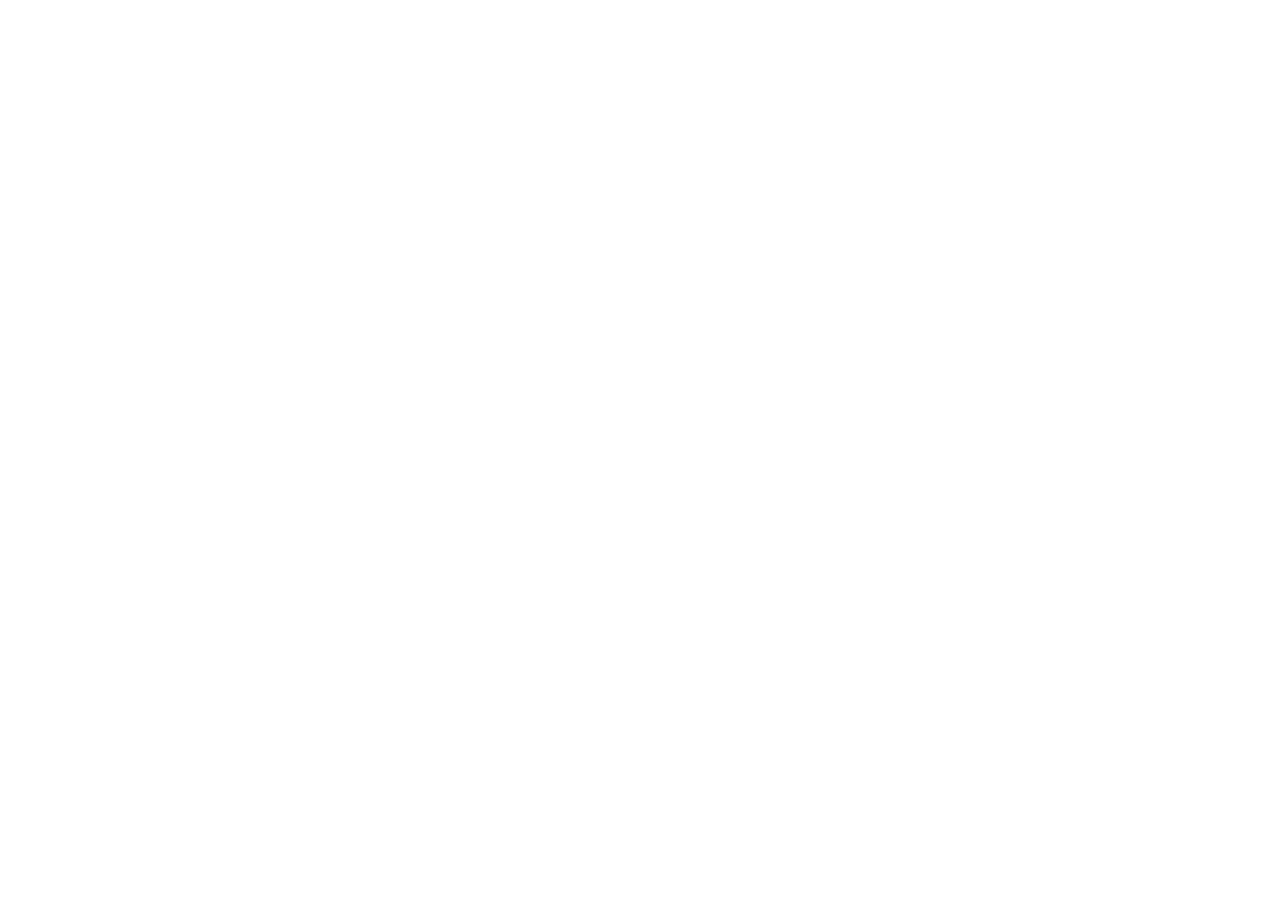
==== commit af54a44f: "Update print statement from 'Hello' to 'Goodbye'" ====
--- a/index.html
+++ b/index.html
@@ -5,336 +5,668 @@
     <meta name="viewport" content="width=device-width, initial-scale=1.0">
     <meta name="description" content="K. Radhir - Premium Cyberpunk Frontend Developer Portfolio Website. Features embedded functional live project applications.">
     <title>K. Radhir | Portfolio Terminal</title>
-    <!-- Google Fonts & FontAwesome -->
     <link rel="preconnect" href="https://fonts.googleapis.com">
     <link rel="preconnect" href="https://fonts.gstatic.com" crossorigin>
     <link href="https://fonts.googleapis.com/css2?family=Orbitron:wght@400;600;900&family=Rajdhani:wght@500;600;700&display=swap" rel="stylesheet">
     <link rel="stylesheet" href="https://cdnjs.cloudflare.com/ajax/libs/font-awesome/6.4.0/css/all.min.css">
-    <link rel="stylesheet" href="style.css">
-</head>
-<body class="cyber-theme">
-
-    <!-- System Preloader -->
-    <div id="preloader">
-        <div class="loader-content">
-            <h2 class="cyber-glitch-text" data-text="BOOTING RADHIR.SYS...">BOOTING RADHIR.SYS...</h2>
-            <div class="loader-bar-wrap"><div class="loader-progress-line"></div></div>
-            <p class="loader-terminal-status">Loading visual matrix sub-routines...</p>
-        </div>
-    </div>
-
-    <!-- Matrix Background Overlay Canvas -->
-    <canvas id="matrixCanvas"></canvas>
-
-    <!-- Top Navigation Header -->
-    <header class="cyber-navbar">
-        <div class="nav-logo">
-            <a href="#hero">RADHIR<span>.EXE</span></a>
-        </div>
-        <nav class="nav-menu">
-            <a href="#hero" class="menu-item active">Home</a>
-            <a href="#about" class="menu-item">About</a>
-            <a href="#projects" class="menu-item">Showcase</a>
-            <a href="#live-demos" class="menu-item">Live Demos</a>
-            <a href="#skills" class="menu-item">Skills</a>
-            <a href="#journey" class="menu-item">Evolution</a>
-            <a href="#contact" class="menu-item">Contact</a>
-        </nav>
-        <div class="mobile-toggle" id="mobileToggle">
-            <span class="bar"></span>
-            <span class="bar"></span>
-            <span class="bar"></span>
-        </div>
-    </header>
-
-    <main>
-        <!-- Hero Terminal Section -->
-        <section id="hero" class="hero-terminal">
-            <div class="hero-wrapper">
-                <p class="terminal-tag">// INITIALIZING SECURE MAIN_LINK</p>
-                <h1 class="hero-main-name">K. Radhir</h1>
-                <h2 class="hero-dynamic-subtitle">SYSTEM STATE: <span id="typingEngine"></span></h2>
-                <p class="hero-synopsis">Crafting high-fidelity, premium user interfaces with clean zero-dependency structures. Bridging elite cyberpunk aesthetic concepts with stable production code.</p>
-                <div class="hero-action-row">
-                    <a href="#contact" class="terminal-btn btn-primary">
-                        <span class="txt">HIRE INTERFACE</span>
-                    </a>
-                    <a href="#live-demos" class="terminal-btn btn-secondary">
-                        <span class="txt">LAUNCH LIVE DEMOS</span>
-                    </a>
-                </div>
-            </div>
-            <div class="terminal-scroll-alert">
-                <div class="scroller-icon"></div>
-                <span>SYSTEM_SCROLL</span>
-            </div>
-        </section>
-
-        <!-- About Creator Section -->
-        <section id="about" class="about-terminal viewport-reveal">
-            <h2 class="cyber-section-title"><span class="title-index">// 01.</span> THE CREATOR</h2>
-            <div class="about-container-layout">
-                <div class="profile-meta-card glass-card">
-                    <div class="avatar-icon-box">
-                        <i class="fa-solid fa-microchip"></i>
-                    </div>
-                    <h3>K. Radhir</h3>
-                    <p class="sub-role-tag">Frontend System Architect</p>
-                    <div class="meta-stats-row">
-                        <div class="meta-stat-node">
-                            <h2>45+</h2>
-                            <p>PROJECT CORES</p>
-                        </div>
-                        <div class="meta-stat-node">
-                            <h2>100%</h2>
-                            <p>EFFICIENCY</p>
-                        </div>
-                        <div class="meta-stat-node">
-                            <h2>12+</h2>
-                            <p>MODULES</p>
-                        </div>
-                    </div>
-                </div>
-                <div class="about-narrative-card glass-card">
-                    <h3>CORE PROTOCOL OVERVIEW</h3>
-                    <p>Operating between the technical networks of Vijayawada and Chennai, I balance high-performance software aesthetics with lightweight executable logic patterns. I transform raw conceptual layouts into fluid structural frames with immediate visual feedback loops.</p>
-                    <p>My objective focuses on pushing optimization layers across modern viewports while sustaining highly interactive aesthetic configurations layout like shown in style architecture 34245.jpg reference design patterns.</p>
-                    <div class="location-spec-grid">
-                        <div class="spec-node"><strong>BASE REGION:</strong> Vijayawada, AP</div>
-                        <div class="spec-node"><strong>DEPLOYMENT HUB:</strong> Chennai, TN</div>
-                        <div class="spec-node"><strong>COMPILATION MODE:</strong> Production-Ready</div>
-                    </div>
-                </div>
-            </div>
-        </section>
-
-        <!-- Projects Showcase Section -->
-        <section id="projects" class="projects-showcase-terminal viewport-reveal">
-            <h2 class="cyber-section-title"><span class="title-index">// 02.</span> SELECTED INTERFACES</h2>
-            <div class="projects-matrix-grid">
-                
-                <!-- Card 1 -->
-                <div class="project-matrix-card glass-card">
-                    <div class="p-card-header h-blue">AI CHAT ENGINE INTERFACE</div>
-                    <div class="p-card-body">
-                        <h3>AI Chat Assistant</h3>
-                        <p>Modern terminal chatbot UI containing direct communication simulation logs and instant interface frame parsing.</p>
-                        <div class="p-card-tags">
-                            <span>HTML5</span><span>CSS3 Neon</span><span>Pure DOM JS</span>
-                        </div>
-                        <div class="p-card-actions">
-                            <a href="#" class="action-btn-src"><i class="fa-brands fa-github"></i> Repository</a>
-                            <a href="#lab-ai" class="action-btn-live"><i class="fa-solid fa-bolt"></i> Live Module</a>
-                        </div>
-                    </div>
-                </div>
-
-                <!-- Card 2 -->
-                <div class="project-matrix-card glass-card">
-                    <div class="p-card-header h-pink">LEDGER METRICS ENGINE</div>
-                    <div class="p-card-body">
-                        <h3>Expense Tracker</h3>
-                        <p>Real-time financial status tracking matrix with calculation modules and persistent browser local states.</p>
-                        <div class="p-card-tags">
-                            <span>JS State Logic</span><span>CSS Flexbox</span><span>Data Array</span>
-                        </div>
-                        <div class="p-card-actions">
-                            <a href="#" class="action-btn-src"><i class="fa-brands fa-github"></i> Repository</a>
-                            <a href="#lab-expense" class="action-btn-live"><i class="fa-solid fa-bolt"></i> Live Module</a>
-                        </div>
-                    </div>
-                </div>
-
-                <!-- Card 3 -->
-                <div class="project-matrix-card glass-card">
-                    <div class="p-card-header h-purple">GLOBAL ATMOSPHERE RADAR</div>
-                    <div class="p-card-body">
-                        <h3>Weather Dashboard</h3>
-                        <p>Telemetry console monitoring regional weather coordinates via instant script-driven simulation nodes.</p>
-                        <div class="p-card-tags">
-                            <span>API Parsing</span><span>JSON Matrix</span><span>Fluid UI</span>
-                        </div>
-                        <div class="p-card-actions">
-                            <a href="#" class="action-btn-src"><i class="fa-brands fa-github"></i> Repository</a>
-                            <a href="#lab-weather" class="action-btn-live"><i class="fa-solid fa-bolt"></i> Live Module</a>
-                        </div>
-                    </div>
-                </div>
-
-                <!-- Card 4 -->
-                <div class="project-matrix-card glass-card">
-                    <div class="p-card-header h-cyan">OBJECTIVE LIFECYCLE TRACKER</div>
-                    <div class="p-card-body">
-                        <h3>Task Manager Matrix</h3>
-                        <p>Advanced CRUD deployment interface allowing creation, execution statuses, and automated clearance pipelines.</p>
-                        <div class="p-card-tags">
-                            <span>DOM Lifecycle</span><span>Event Listeners</span><span>CSS Grid</span>
-                        </div>
-                        <div class="p-card-actions">
-                            <a href="#" class="action-btn-src"><i class="fa-brands fa-github"></i> Repository</a>
-                            <a href="#lab-todo" class="action-btn-live"><i class="fa-solid fa-bolt"></i> Live Module</a>
-                        </div>
-                    </div>
-                </div>
-
-                <!-- Card 5 -->
-                <div class="project-matrix-card glass-card">
-                    <div class="p-card-header h-yellow">E-COMMERCE TRANSACTION HUB</div>
-                    <div class="p-card-body">
-                        <h3>E-Commerce Web Portal</h3>
-                        <p>Luxury modular shopping showcase platform with active localized store states and item counter aggregators.</p>
-                        <div class="p-card-tags">
-                            <span>Store Arrays</span><span>Data Structures</span><span>Responsive Layout</span>
-                        </div>
-                        <div class="p-card-actions">
-                            <a href="#" class="action-btn-src"><i class="fa-brands fa-github"></i> Repository</a>
-                            <a href="#" class="action-btn-live"><i class="fa-solid fa-bolt"></i> Live Module</a>
-                        </div>
-                    </div>
-                </div>
-
-                <!-- Card 6 -->
-                <div class="project-matrix-card glass-card">
-                    <div class="p-card-header h-white">PORTFOLIO PROTOCOL CORE</div>
-                    <div class="p-card-body">
-                        <h3>Personal Branding Website</h3>
-                        <p>The layout frame structure itself, built entirely on optimized hardware-accelerated style elements.</p>
-                        <div class="p-card-tags">
-                            <span>Pure Vanilla JS</span><span>Responsive Canvas</span><span>CSS Variables</span>
-                        </div>
-                        <div class="p-card-actions">
-                            <a href="#" class="action-btn-src"><i class="fa-brands fa-github"></i> Repository</a>
-                            <a href="#hero" class="action-btn-live"><i class="fa-solid fa-bolt"></i> Live Module</a>
-                        </div>
-                    </div>
-                </div>
-
-            </div>
-        </section>
-
-        <!-- Compulsory Live Functional Demos Section -->
-        <section id="live-demos" class="live-demos-terminal viewport-reveal">
-            <h2 class="cyber-section-title"><span class="title-index">// 03.</span> COMPULSORY MODULE LIVE DEMOS</h2>
-            <p class="section-log-desc">Execute and verify structural functionality inside these live application blocks.</p>
-            
-            <div class="demos-control-grid">
-                
-                <!-- Demo 1: Working Calculator -->
-                <div class="interactive-demo-box glass-card" id="lab-calc">
-                    <div class="box-top-terminal">
-                        <span class="term-dot red"></span><span class="term-dot yellow"></span><span class="term-dot green"></span>
-                        <div class="term-title">CALCULATOR_CORE.EXE</div>
-                    </div>
-                    <div class="calculator-wrapper">
-                        <input type="text" id="calcDisplayOutput" readonly value="0">
-                        <div class="calc-keys-layout">
-                            <button class="key k-clear" onclick="clearCalculator()">C</button>
-                            <button class="key" onclick="appendCalcValue('/')">/</button>
-                            <button class="key" onclick="appendCalcValue('*')">*</button>
-                            <button class="key" onclick="appendCalcValue('-')">-</button>
-                            <button class="key" onclick="appendCalcValue('7')">7</button>
-                            <button class="key" onclick="appendCalcValue('8')">8</button>
-                            <button class="key" onclick="appendCalcValue('9')">9</button>
-                            <button class="key" onclick="appendCalcValue('+')">+</button>
-                            <button class="key" onclick="appendCalcValue('4')">4</button>
-                            <button class="key" onclick="appendCalcValue('5')">5</button>
-                            <button class="key" onclick="appendCalcValue('6')">6</button>
-                            <button class="key k-equal" onclick="processCalculatorOutput()">=</button>
-                            <button class="key" onclick="appendCalcValue('1')">1</button>
-                            <button class="key" onclick="appendCalcValue('2')">2</button>
-                            <button class="key" onclick="appendCalcValue('3')">3</button>
-                            <button class="key k-double" onclick="appendCalcValue('0')">0</button>
-                            <button class="key" onclick="appendCalcValue('.')">.</button>
-                        </div>
-                    </div>
-                </div>
-
-                <!-- Demo 2: Working To-Do App -->
-                <div class="interactive-demo-box glass-card" id="lab-todo">
-                    <div class="box-top-terminal">
-                        <span class="term-dot red"></span><span class="term-dot yellow"></span><span class="term-dot green"></span>
-                        <div class="term-title">TASK_MATRIX_CORE.SYS</div>
-                    </div>
-                    <div class="todo-wrapper">
-                        <div class="todo-control-row">
-                            <input type="text" id="todoInputField" placeholder="Target objective entry...">
-                            <button onclick="executeNewTodoItem()"><i class="fa-solid fa-plus"></i></button>
-                        </div>
-                        <ul id="todoListElement" class="todo-render-list"></ul>
-                    </div>
-                </div>
-
-                <!-- Demo 3: Working Expense Tracker -->
-                <div class="interactive-demo-box glass-card" id="lab-expense">
-                    <div class="box-top-terminal">
-                        <span class="term-dot red"></span><span class="term-dot yellow"></span><span class="term-dot green"></span>
-                        <div class="term-title">LEDGER_TRACKER_RUN.BAT</div>
-                    </div>
-                    <div class="expense-wrapper">
-                        <div class="balance-display-node">
-                            <span class="lbl">TOTAL SYSTEM BALANCE</span>
-                            <h2 id="netBalanceVal">₹0.00</h2>
-                        </div>
-                        <div class="expense-inputs-node">
-                            <input type="text" id="expenseLabel" placeholder="Transaction Label Description">
-                            <input type="number" id="expenseValue" placeholder="Numerical Value (Positive / Negative)">
-                            <button onclick="commitTransactionItem()">LOG TRANSACTION</button>
-                        </div>
-                        <ul id="ledgerLogElement" class="ledger-render-log"></ul>
-                    </div>
-                </div>
-
-                <!-- Demo 4: Working Weather App UI -->
-                <div class="interactive-demo-box glass-card" id="lab-weather">
-                    <div class="box-top-terminal">
-                        <span class="term-dot red"></span><span class="term-dot yellow"></span><span class="term-dot green"></span>
-                        <div class="term-title">WEATHER_RADAR_MONITOR.LOG</div>
-                    </div>
-                    <div class="weather-wrapper">
-                        <div class="weather-control-row">
-                            <input type="text" id="weatherTargetNode" placeholder="Target Station Node (e.g. Chennai, Vijayawada)..." value="Chennai">
-                            <button onclick="fetchSimulatedWeatherState()"><i class="fa-solid fa-satellite-dish"></i></button>
-                        </div>
-                        <div class="weather-telemetry-box">
-                            <h3 id="wCity">CHENNAI, IN</h3>
-                            <div class="w-flex">
-                                <i class="fa-solid fa-cloud-bolt" id="wConditionIcon"></i>
-                                <h1 id="wTemp">32°C</h1>
-                            </div>
-                            <p id="wDesc">ATMOSPHERE: HIGH HUMIDITY THUNDERSTORMS</p>
-                            <div class="w-sub-metrics">
-                                <div><i class="fa-solid fa-wind"></i> Wind: <span id="wWind">14 km/h</span></div>
-                                <div><i class="fa-solid fa-droplet"></i> Humidity: <span id="wHum">82%</span></div>
-                            </div>
-                        </div>
-                    </div>
-                </div>
-
-                <!-- Demo 5: Working AI Chat UI -->
-                <div class="interactive-demo-box glass-card" id="lab-ai">
-                    <div class="box-top-terminal">
-                        <span class="term-dot red"></span><span class="term-dot yellow"></span><span class="term-dot green"></span>
-                        <div class="term-title">CORE_INTELLIGENCE_ROUTINE.NET</div>
-                    </div>
-                    <div class="ai-wrapper">
-                        <div class="ai-logs-terminal-viewport" id="aiLogsViewport">
-                            <div class="msg-block system"><span class="pfx">SYSTEM:</span> Terminal ready. Awaiting parameters packet.</div>
-                        </div>
-                        <div class="ai-controls-input-row">
-                            <input type="text" id="aiMainframeInput" placeholder="Query mainframe terminal nodes...">
-                            <button onclick="processAiTerminalMessage()"><i class="fa-solid fa-paper-plane"></i></button>
-                        </div>
-                    </div>
-                </div>
-
-            </div>
-        </section>
-
-        <!-- Services Section -->
-        <section id="services" class="services-terminal viewport-reveal">
-            <h2 class="cyber-section-title"><span class="title-index">// 04.</span> CAPABILITIES VECTOR</h2>
-            <div class="services-matrix-layout">
-                <div class="service-vector-card glass-card">
-                    <i class="fa-solid fa-code"></i>
-                    <h3>Frontend Development</h3>
-                    <p>Building highly scalable client-side infrastructure architecture using functional scri
+
+    <style>
+        /* --- SYSTEM ARCHITECTURE VARIABLES --- */
+        :root {
+            --bg-dark-mainframe: #050508;
+            --bg-card-glass: rgba(10, 10, 18, 0.75);
+            --border-cyber-glow: rgba(0, 242, 254, 0.2);
+            --neon-cyan: #00f2fe;
+            --neon-pink: #fe019a;
+            --neon-purple: #9d00ff;
+            --text-primary: #f1f5f9;
+            --text-muted: #94a3b8;
+            --font-heading: 'Orbitron', sans-serif;
+            --font-body: 'Rajdhani', sans-serif;
+            --transition-hyper: all 0.35s cubic-bezier(0.16, 1, 0.3, 1);
+        }
+
+        /* --- DEFAULTS RESET MATRIX --- */
+        * {
+            margin: 0;
+            padding: 0;
+            box-sizing: border-box;
+            scroll-behavior: smooth;
+        }
+
+        body.cyber-theme {
+            background-color: var(--bg-dark-mainframe);
+            color: var(--text-primary);
+            font-family: var(--font-body);
+            font-size: 1.2rem;
+            overflow-x: hidden;
+            letter-spacing: 0.04rem;
+        }
+
+        /* --- RENDERING LAYER CANVAS --- */
+        #matrixCanvas {
+            position: fixed;
+            top: 0;
+            left: 0;
+            width: 100vw;
+            height: 100vh;
+            z-index: -2;
+            pointer-events: none;
+            opacity: 0.12;
+        }
+
+        /* --- BOOT PRELOADER OVERLAY --- */
+        #preloader {
+            position: fixed;
+            top: 0;
+            left: 0;
+            width: 100%;
+            height: 100%;
+            background-color: var(--bg-dark-mainframe);
+            z-index: 99999;
+            display: flex;
+            justify-content: center;
+            align-items: center;
+            transition: opacity 0.5s ease-out, visibility 0.5s ease-out;
+        }
+
+        .loader-content {
+            text-align: center;
+            width: 340px;
+        }
+
+        .cyber-glitch-text {
+            font-family: var(--font-heading);
+            color: var(--neon-cyan);
+            font-size: 1.3rem;
+            letter-spacing: 0.15rem;
+            text-shadow: 0 0 10px var(--neon-cyan);
+            margin-bottom: 15px;
+        }
+
+        .loader-bar-wrap {
+            width: 100%;
+            height: 3px;
+            background: rgba(255, 255, 255, 0.04);
+            position: relative;
+            overflow: hidden;
+            margin-bottom: 15px;
+            border-radius: 1px;
+        }
+
+        .loader-progress-line {
+            width: 0%;
+            height: 100%;
+            background: linear-gradient(90deg, var(--neon-pink), var(--neon-cyan));
+            box-shadow: 0 0 8px var(--neon-cyan);
+            animation: forceLoad 2.2s cubic-bezier(0.1, 0.8, 0.2, 1) forwards;
+        }
+
+        .loader-terminal-status {
+            font-size: 0.9rem;
+            color: var(--text-muted);
+        }
+
+        @keyframes forceLoad {
+            0% { width: 0%; }
+            50% { width: 70%; }
+            100% { width: 100%; }
+        }
+
+        /* --- SYSTEM NAV TOP LINE --- */
+        .cyber-navbar {
+            position: fixed;
+            top: 0;
+            left: 0;
+            width: 100%;
+            padding: 22px 6%;
+            background: rgba(5, 5, 8, 0.85);
+            backdrop-filter: blur(14px);
+            border-bottom: 1px solid var(--border-cyber-glow);
+            display: flex;
+            justify-content: space-between;
+            align-items: center;
+            z-index: 999;
+        }
+
+        .nav-logo a {
+            font-family: var(--font-heading);
+            font-weight: 900;
+            font-size: 1.5rem;
+            color: var(--text-primary);
+            text-decoration: none;
+            letter-spacing: 0.1rem;
+            text-shadow: 0 0 8px rgba(0, 242, 254, 0.4);
+        }
+
+        .nav-logo a span {
+            color: var(--neon-pink);
+            text-shadow: 0 0 8px var(--neon-pink);
+        }
+
+        .nav-menu {
+            display: flex;
+            gap: 30px;
+        }
+
+        .menu-item {
+            text-decoration: none;
+            color: var(--text-muted);
+            font-family: var(--font-heading);
+            font-size: 0.85rem;
+            font-weight: 600;
+            text-transform: uppercase;
+            transition: var(--transition-hyper);
+            position: relative;
+            padding: 4px 0;
+        }
+
+        .menu-item:hover, .menu-item.active {
+            color: var(--neon-cyan);
+            text-shadow: 0 0 6px var(--neon-cyan);
+        }
+
+        .menu-item::after {
+            content: '';
+            position: absolute;
+            bottom: 0;
+            left: 0;
+            width: 0;
+            height: 2px;
+            background: var(--neon-cyan);
+            box-shadow: 0 0 6px var(--neon-cyan);
+            transition: var(--transition-hyper);
+        }
+
+        .menu-item:hover::after, .menu-item.active::after {
+            width: 100%;
+        }
+
+        .mobile-toggle {
+            display: none;
+            flex-direction: column;
+            gap: 5px;
+            cursor: pointer;
+        }
+
+        .mobile-toggle .bar {
+            width: 24px;
+            height: 2px;
+            background-color: var(--text-primary);
+            transition: var(--transition-hyper);
+        }
+
+        /* --- REUSABLE CARD STRUCTURE --- */
+        .glass-card {
+            background: var(--bg-card-glass);
+            border: 1px solid var(--border-cyber-glow);
+            border-radius: 2px;
+            padding: 30px;
+            backdrop-filter: blur(10px);
+            box-shadow: 0 6px 24px rgba(0,0,0,0.4);
+            transition: var(--transition-hyper);
+        }
+
+        .glass-card:hover {
+            border-color: var(--neon-cyan);
+            box-shadow: 0 0 15px rgba(0, 242, 254, 0.2);
+        }
+
+        /* --- CYBER BUTTONS --- */
+        .terminal-btn {
+            display: inline-flex;
+            align-items: center;
+            justify-content: center;
+            padding: 13px 32px;
+            font-family: var(--font-heading);
+            font-size: 0.9rem;
+            font-weight: 600;
+            text-transform: uppercase;
+            text-decoration: none;
+            letter-spacing: 0.08rem;
+            transition: var(--transition-hyper);
+            cursor: pointer;
+            border-radius: 2px;
+        }
+
+        .btn-primary {
+            background: transparent;
+            color: var(--neon-cyan);
+            border: 1px solid var(--neon-cyan);
+            box-shadow: inset 0 0 6px rgba(0, 242, 254, 0.15);
+        }
+
+        .btn-primary:hover {
+            background: var(--neon-cyan);
+            color: var(--bg-dark-mainframe);
+            box-shadow: 0 0 20px var(--neon-cyan);
+        }
+
+        .btn-secondary {
+            background: transparent;
+            color: var(--neon-pink);
+            border: 1px solid var(--neon-pink);
+            box-shadow: inset 0 0 6px rgba(254, 1, 154, 0.15);
+        }
+
+        .btn-secondary:hover {
+            background: var(--neon-pink);
+            color: var(--bg-dark-mainframe);
+            box-shadow: 0 0 20px var(--neon-pink);
+        }
+
+        main { padding-top: 80px; }
+        section { padding: 90px 8% 70px 8%; }
+
+        .cyber-section-title {
+            font-family: var(--font-heading);
+            font-size: 2rem;
+            font-weight: 900;
+            margin-bottom: 45px;
+            letter-spacing: 0.15rem;
+        }
+
+        .title-index {
+            color: var(--neon-pink);
+            text-shadow: 0 0 6px var(--neon-pink);
+            margin-right: 8px;
+        }
+
+        .section-log-desc {
+            color: var(--text-muted);
+            margin-top: -35px;
+            margin-bottom: 45px;
+        }
+
+        /* --- HERO MODULE --- */
+        .hero-terminal {
+            min-height: calc(100vh - 80px);
+            display: flex;
+            flex-direction: column;
+            justify-content: center;
+            position: relative;
+        }
+
+        .terminal-tag {
+            font-family: var(--font-heading);
+            color: var(--neon-pink);
+            font-size: 1rem;
+            font-weight: 600;
+            margin-bottom: 12px;
+            text-shadow: 0 0 6px rgba(254, 1, 154, 0.3);
+        }
+
+        .hero-main-name {
+            font-family: var(--font-heading);
+            font-size: 5rem;
+            font-weight: 900;
+            letter-spacing: 0.2rem;
+            line-height: 1.1;
+            margin-bottom: 15px;
+            background: linear-gradient(135deg, #fff 40%, var(--text-muted));
+            -webkit-background-clip: text;
+            -webkit-text-fill-color: transparent;
+        }
+
+        .hero-dynamic-subtitle {
+            font-family: var(--font-heading);
+            font-size: 1.8rem;
+            color: var(--neon-cyan);
+            margin-bottom: 25px;
+            text-shadow: 0 0 8px rgba(0, 242, 254, 0.3);
+            min-height: 40px;
+        }
+
+        .hero-synopsis {
+            max-width: 620px;
+            color: var(--text-muted);
+            line-height: 1.6;
+            margin-bottom: 40px;
+        }
+
+        .hero-action-row { display: flex; gap: 20px; }
+
+        .terminal-scroll-alert {
+            position: absolute;
+            bottom: 30px;
+            left: 50%;
+            transform: translateX(-50%);
+            display: flex;
+            flex-direction: column;
+            align-items: center;
+            gap: 8px;
+            opacity: 0.5;
+        }
+
+        .terminal-scroll-alert span {
+            font-family: var(--font-heading);
+            font-size: 0.7rem;
+            letter-spacing: 0.1rem;
+        }
+
+        .scroller-icon {
+            width: 20px;
+            height: 32px;
+            border: 2px solid var(--text-muted);
+            border-radius: 10px;
+            position: relative;
+        }
+
+        .scroller-icon::before {
+            content: '';
+            position: absolute;
+            top: 6px;
+            left: 50%;
+            transform: translateX(-50%);
+            width: 4px;
+            height: 6px;
+            background-color: var(--neon-cyan);
+            border-radius: 1px;
+            animation: flowScrollDot 1.4s infinite;
+        }
+
+        @keyframes flowScrollDot {
+            0% { opacity: 1; top: 6px; }
+            100% { opacity: 0; top: 18px; }
+        }
+
+        /* --- ABOUT MODULE --- */
+        .about-container-layout {
+            display: grid;
+            grid-template-columns: 1fr 1.5fr;
+            gap: 30px;
+        }
+
+        .profile-meta-card {
+            text-align: center;
+            display: flex;
+            flex-direction: column;
+            align-items: center;
+            justify-content: center;
+        }
+
+        .avatar-icon-box {
+            width: 80px;
+            height: 80px;
+            background: rgba(0, 242, 254, 0.05);
+            border: 2px solid var(--neon-cyan);
+            border-radius: 50%;
+            display: flex;
+            justify-content: center;
+            align-items: center;
+            font-size: 2.2rem;
+            color: var(--neon-cyan);
+            box-shadow: 0 0 15px rgba(0, 242, 254, 0.2);
+            margin-bottom: 20px;
+        }
+
+        .profile-meta-card h3 {
+            font-family: var(--font-heading);
+            font-size: 1.4rem;
+            margin-bottom: 6px;
+        }
+
+        .sub-role-tag {
+            color: var(--neon-pink);
+            font-family: var(--font-heading);
+            font-size: 0.85rem;
+            font-weight: 600;
+            margin-bottom: 25px;
+        }
+
+        .meta-stats-row {
+            display: grid;
+            grid-template-columns: repeat(3, 1fr);
+            gap: 15px;
+            width: 100%;
+            border-top: 1px solid rgba(255,255,255,0.08);
+            padding-top: 20px;
+        }
+
+        .meta-stat-node h2 {
+            font-family: var(--font-heading);
+            font-size: 1.6rem;
+            color: var(--neon-cyan);
+        }
+
+        .meta-stat-node p { font-size: 0.75rem; color: var(--text-muted); }
+
+        .about-narrative-card h3 {
+            font-family: var(--font-heading);
+            font-size: 1.15rem;
+            color: var(--neon-cyan);
+            margin-bottom: 20px;
+        }
+
+        .about-narrative-card p {
+            color: var(--text-muted);
+            line-height: 1.6;
+            margin-bottom: 15px;
+        }
+
+        .location-spec-grid {
+            display: grid;
+            grid-template-columns: 1fr;
+            gap: 10px;
+            margin-top: 25px;
+            border-top: 1px dashed rgba(255,255,255,0.1);
+            padding-top: 15px;
+        }
+
+        .spec-node { font-size: 1.05rem; }
+        .spec-node strong {
+            color: var(--neon-pink);
+            font-family: var(--font-heading);
+            font-size: 0.85rem;
+            margin-right: 5px;
+        }
+
+        /* --- PROJECT GRID --- */
+        .projects-matrix-grid {
+            display: grid;
+            grid-template-columns: repeat(auto-fill, minmax(320px, 1fr));
+            gap: 25px;
+        }
+
+        .project-matrix-card {
+            padding: 0;
+            display: flex;
+            flex-direction: column;
+        }
+
+        .p-card-header {
+            padding: 12px 20px;
+            font-family: var(--font-heading);
+            font-size: 0.75rem;
+            font-weight: 600;
+            letter-spacing: 0.05rem;
+            border-bottom: 1px solid rgba(255,255,255,0.08);
+        }
+
+        .h-blue { background: rgba(0, 242, 254, 0.08); color: var(--neon-cyan); }
+        .h-pink { background: rgba(254, 1, 154, 0.08); color: var(--neon-pink); }
+        .h-purple { background: rgba(157, 0, 255, 0.08); color: var(--neon-purple); }
+        .h-cyan { background: rgba(0, 255, 204, 0.08); color: #00ffcc; }
+        .h-yellow { background: rgba(255, 170, 0, 0.08); color: #ffaa00; }
+        .h-white { background: rgba(255, 255, 255, 0.08); color: #fff; }
+
+        .p-card-body {
+            padding: 22px;
+            display: flex;
+            flex-direction: column;
+            flex-grow: 1;
+        }
+
+        .p-card-body h3 {
+            font-family: var(--font-heading);
+            font-size: 1.25rem;
+            margin-bottom: 10px;
+        }
+
+        .p-card-body p {
+            color: var(--text-muted);
+            font-size: 1rem;
+            line-height: 1.5;
+            margin-bottom: 15px;
+            flex-grow: 1;
+        }
+
+        .p-card-tags {
+            display: flex;
+            flex-wrap: wrap;
+            gap: 6px;
+            margin-bottom: 20px;
+        }
+
+        .p-card-tags span {
+            font-family: var(--font-heading);
+            font-size: 0.7rem;
+            background: rgba(255,255,255,0.04);
+            padding: 3px 8px;
+            border: 1px solid rgba(255,255,255,0.06);
+            color: var(--text-muted);
+        }
+
+        .p-card-actions {
+            display: grid;
+            grid-template-columns: 1fr 1fr;
+            gap: 12px;
+        }
+
+        .p-card-actions a {
+            text-align: center;
+            text-decoration: none;
+            font-family: var(--font-heading);
+            font-size: 0.8rem;
+            font-weight: 600;
+            padding: 8px 0;
+            transition: var(--transition-hyper);
+        }
+
+        .action-btn-src {
+            background: rgba(255,255,255,0.04);
+            color: var(--text-primary);
+            border: 1px solid rgba(255,255,255,0.08);
+        }
+
+        .action-btn-src:hover { background: #fff; color: var(--bg-dark-mainframe); }
+
+        .action-btn-live {
+            border: 1px solid var(--neon-cyan);
+            color: var(--neon-cyan);
+        }
+
+        .action-btn-live:hover {
+            background: var(--neon-cyan);
+            color: var(--bg-dark-mainframe);
+            box-shadow: 0 0 10px var(--neon-cyan);
+        }
+
+        /* --- LIVE DEMOS INTERACTIVE CELLS --- */
+        .demos-control-grid {
+            display: grid;
+            grid-template-columns: repeat(auto-fit, minmax(320px, 1fr));
+            gap: 30px;
+        }
+
+        .interactive-demo-box {
+            padding: 0;
+            display: flex;
+            flex-direction: column;
+            min-height: 400px;
+            overflow: hidden;
+        }
+
+        .box-top-terminal {
+            background: rgba(255,255,255,0.03);
+            border-bottom: 1px solid rgba(255,255,255,0.06);
+            padding: 10px 15px;
+            display: flex;
+            align-items: center;
+            gap: 6px;
+        }
+
+        .term-dot { width: 8px; height: 8px; border-radius: 50%; }
+        .term-dot.red { background-color: #ff5f56; }
+        .term-dot.yellow { background-color: #ffbd2e; }
+        .term-dot.green { background-color: #27c93f; }
+
+        .term-title {
+            font-family: var(--font-heading);
+            font-size: 0.75rem;
+            color: var(--text-muted);
+            margin-left: 4px;
+        }
+
+        /* 1. Live Calculator */
+        .calculator-wrapper {
+            padding: 20px;
+            display: flex;
+            flex-direction: column;
+            flex-grow: 1;
+        }
+
+        #calcDisplayOutput {
+            width: 100%;
+            background: #000;
+            border: 1px solid rgba(255,255,255,0.08);
+            color: var(--neon-cyan);
+            font-family: var(--font-heading);
+            font-size: 1.6rem;
+            text-align: right;
+            padding: 12px;
+            margin-bottom: 12px;
+            outline: none;
+            text-shadow: 0 0 6px rgba(0, 242, 254, 0.4);
+        }
+
+        .calc-keys-layout {
+            display: grid;
+            grid-template-columns: repeat(4, 1fr);
+            gap: 8px;
+            flex-grow: 1;
+        }
+
+        .key {
+            background: rgba(255,255,255,0.03);
+            border: 1px solid rgba(255,255,255,0.06);
+            color: var(--text-primary);
+            font-family: var(--font-heading);
+            font-size: 1.1rem;
+            padding: 10px;
+            cursor: pointer;
+            transition: var(--transition-hyper);
+        }
+
+        .key:hover {
+            background: rgba(0, 242, 254, 0.08);
+            border-color: var(--neon-cyan);
+            color: var(--neon-cyan);
+        }
+
+        .key.k-clear { color: var(--neon-pink); border-color: rgba(254, 1, 154, 0.2); }
+        .key.k-equal { grid-row: span 2; background: rgba(0, 242, 254, 0.1); border-color: var(--neon-cyan); color: var(--neon-cyan); }
+        .key.k-equal:hover { background: var(--neon-cyan); color: var(--bg-dark-mainframe); }
+        .key.k-double { grid-column: span 2; }
+
+        /* 2. Live Todo List */
+        .todo-wrapper {
+            padding: 20px;
+            display: flex;
+            flex-direction: column;
+            flex-grow: 1;
+        }
+
+        .todo-control-row, .weather-control-row, .ai-controls-input-row {
+            display: flex;
+            gap: 8px;
+            margin-bottom: 15px;
+        }
+
+        .todo-control-row input, .expense-inputs-node input, .weather-control-row input, .ai-controls-input-row input {
+            flex-grow: 1;
+            background: #000;
+            border: 1px solid rgba(255,255,255,0.08);
+            padding: 10px;
+            color: var(--text-primary);
+            font-family: var(--font-b
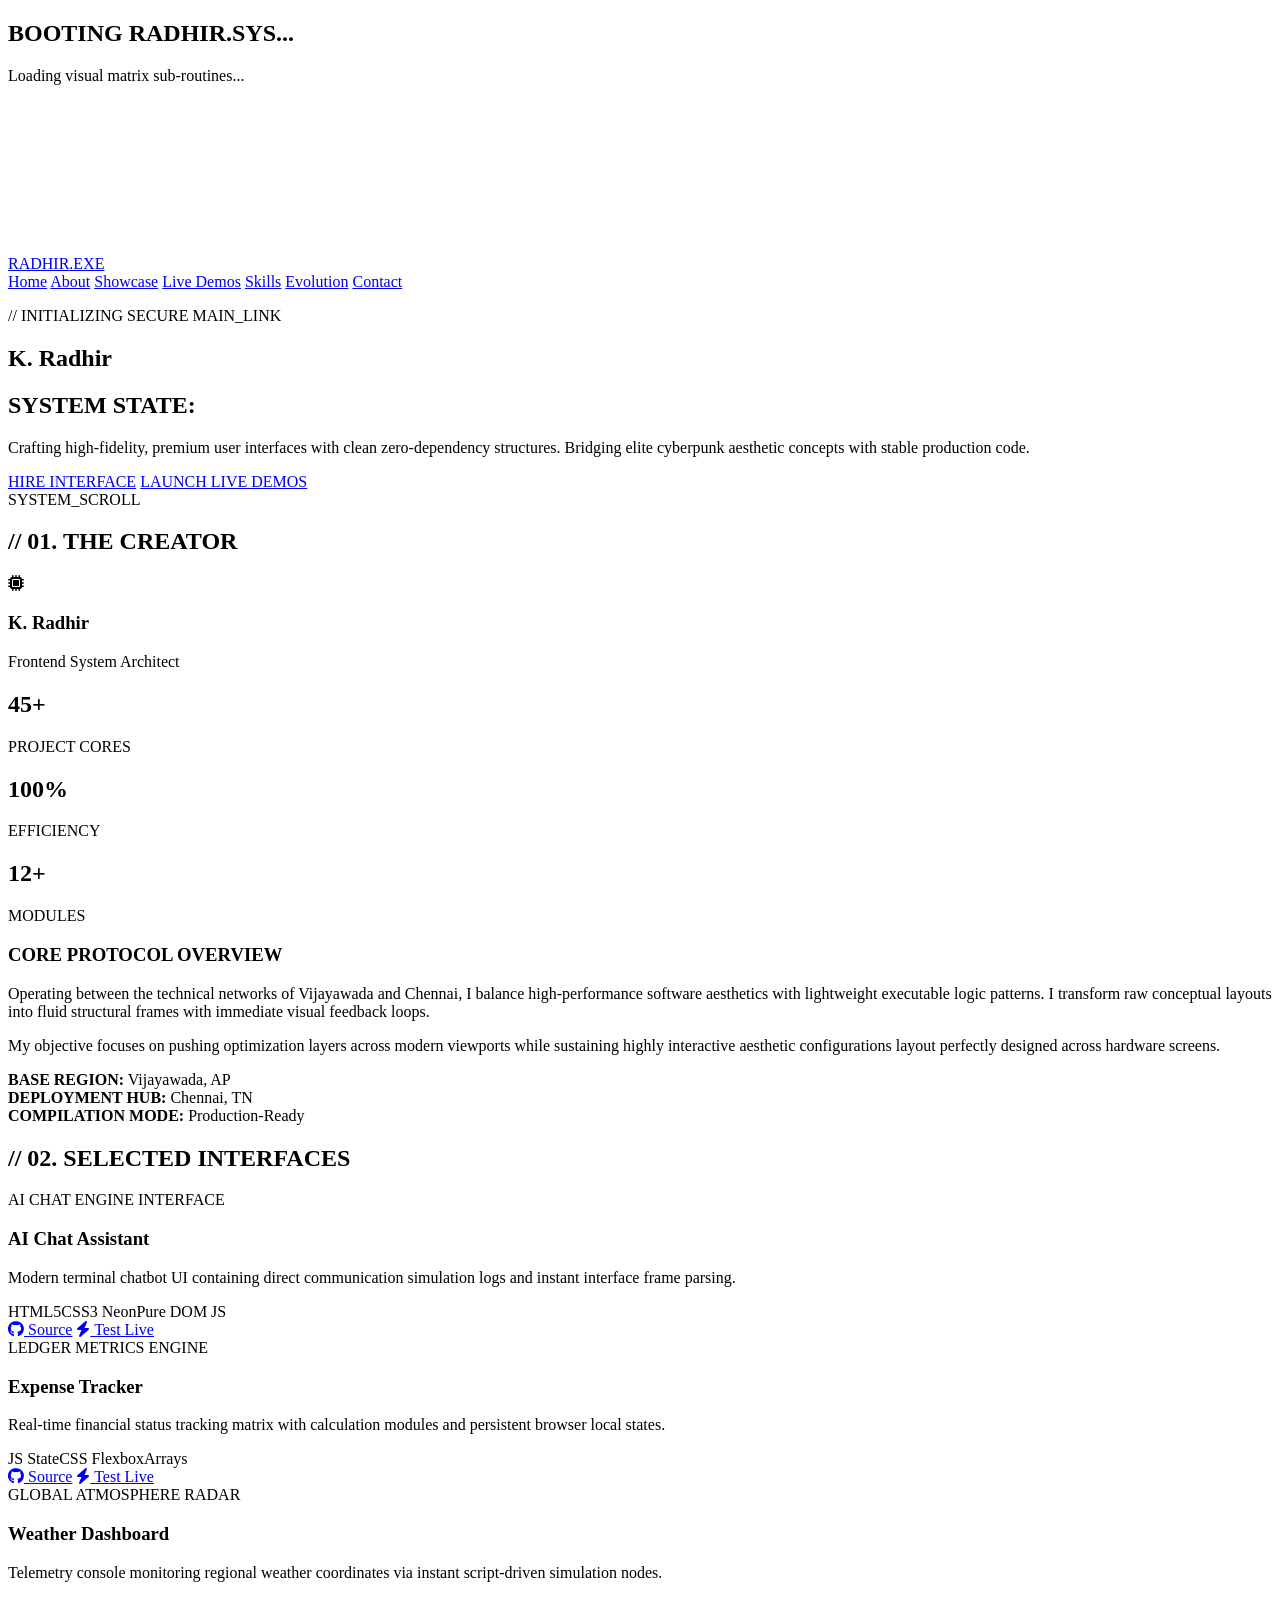
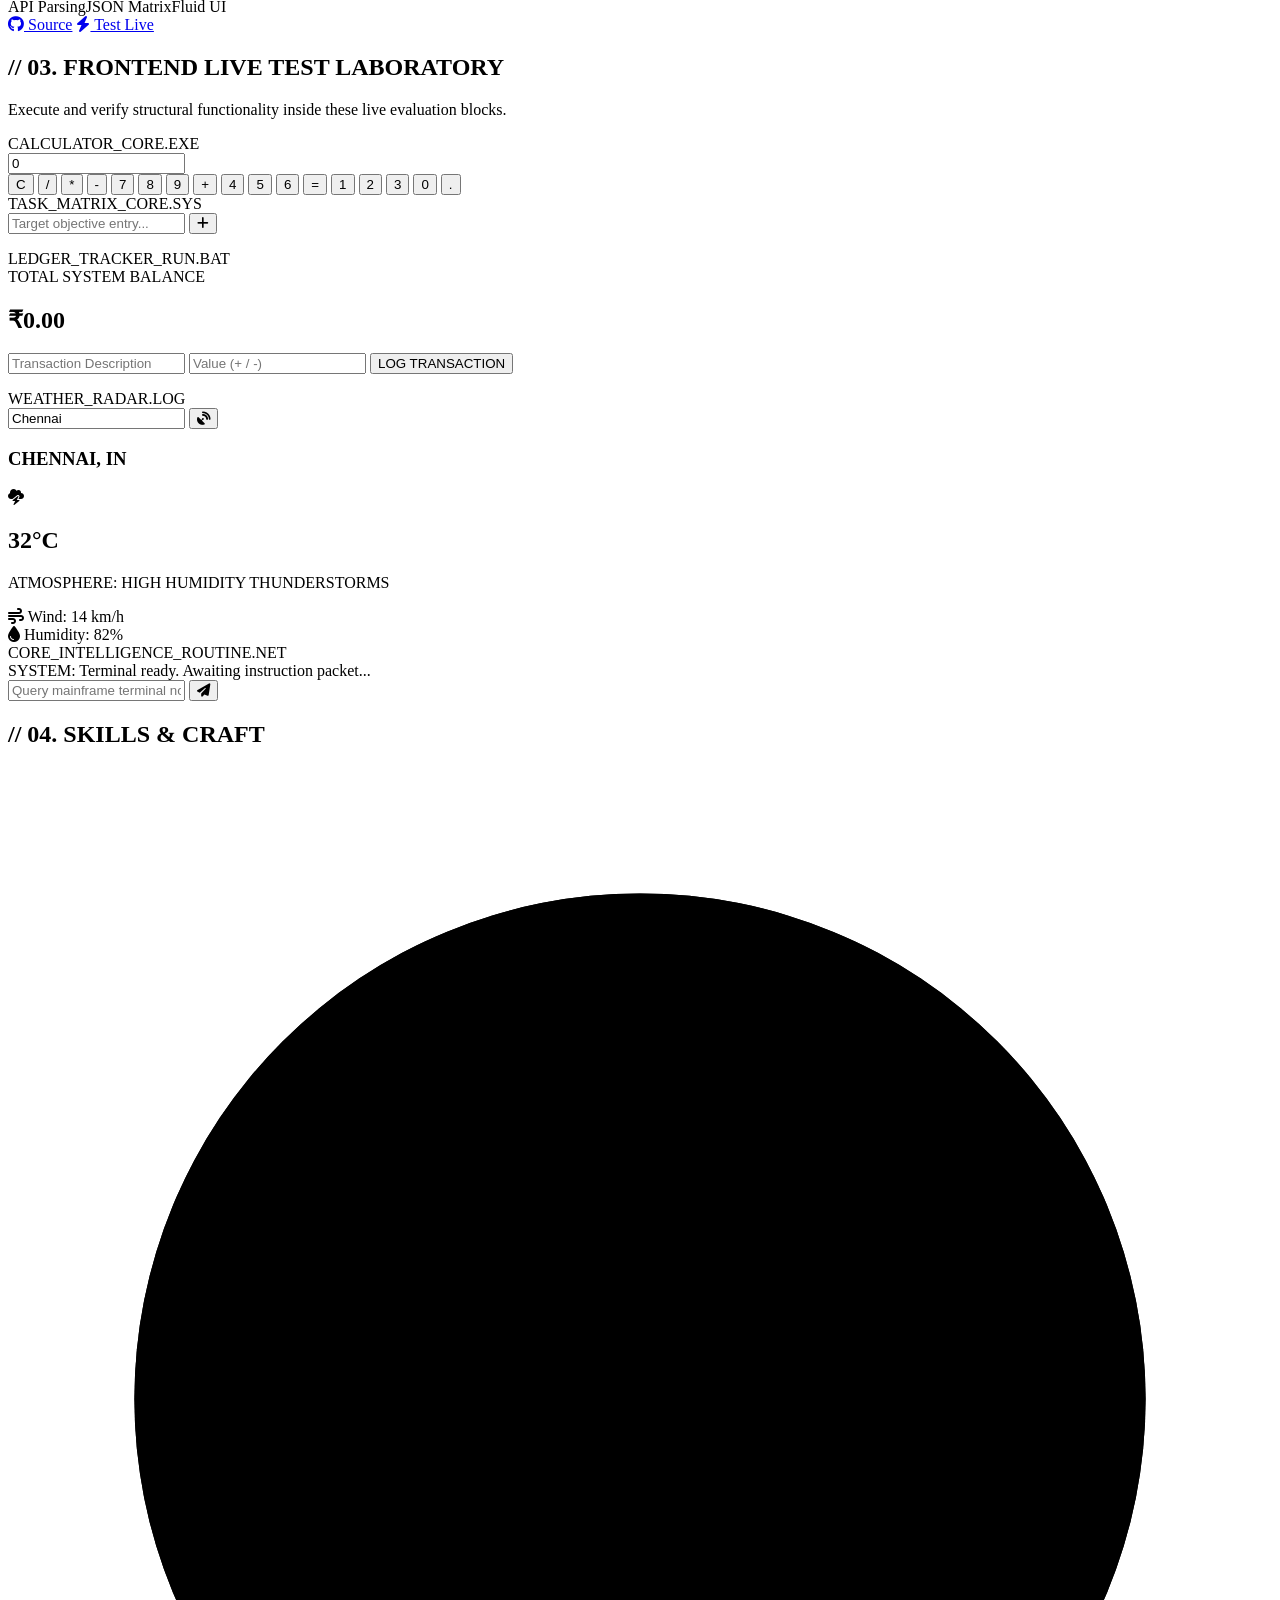
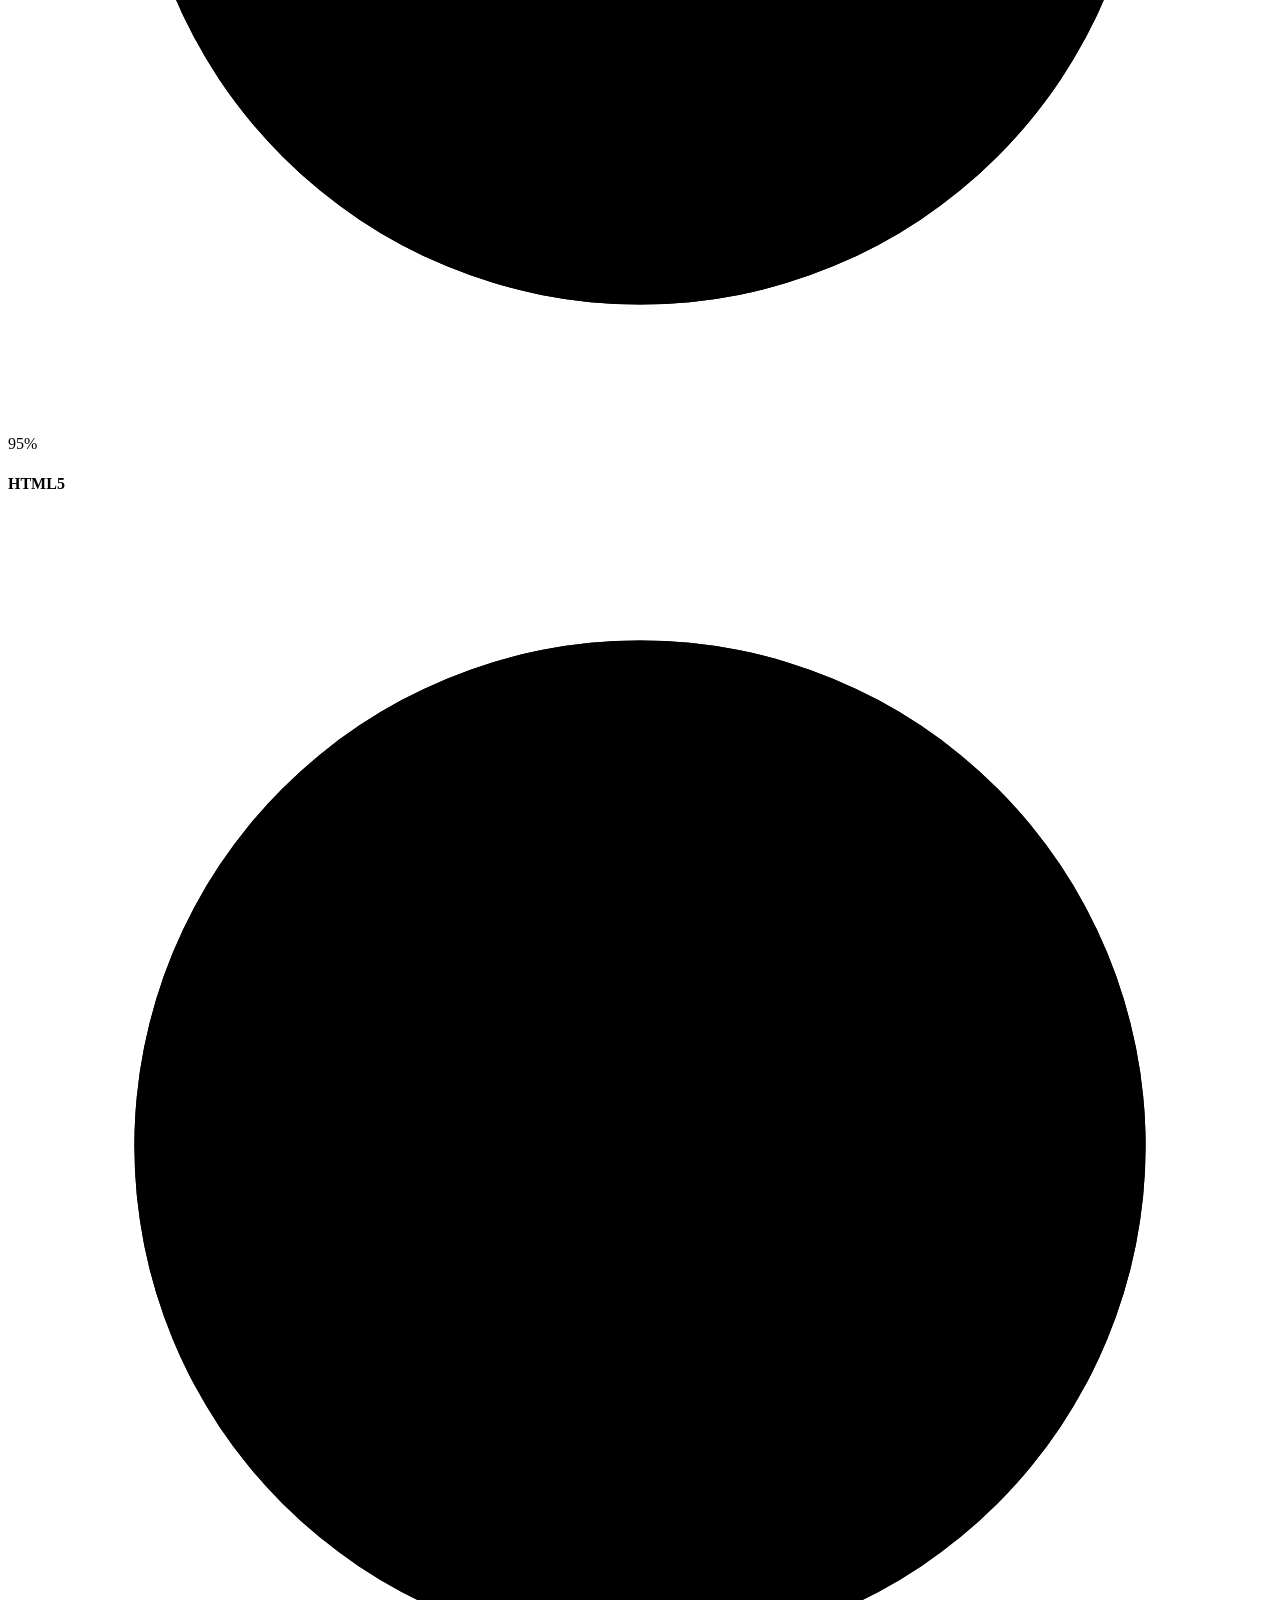
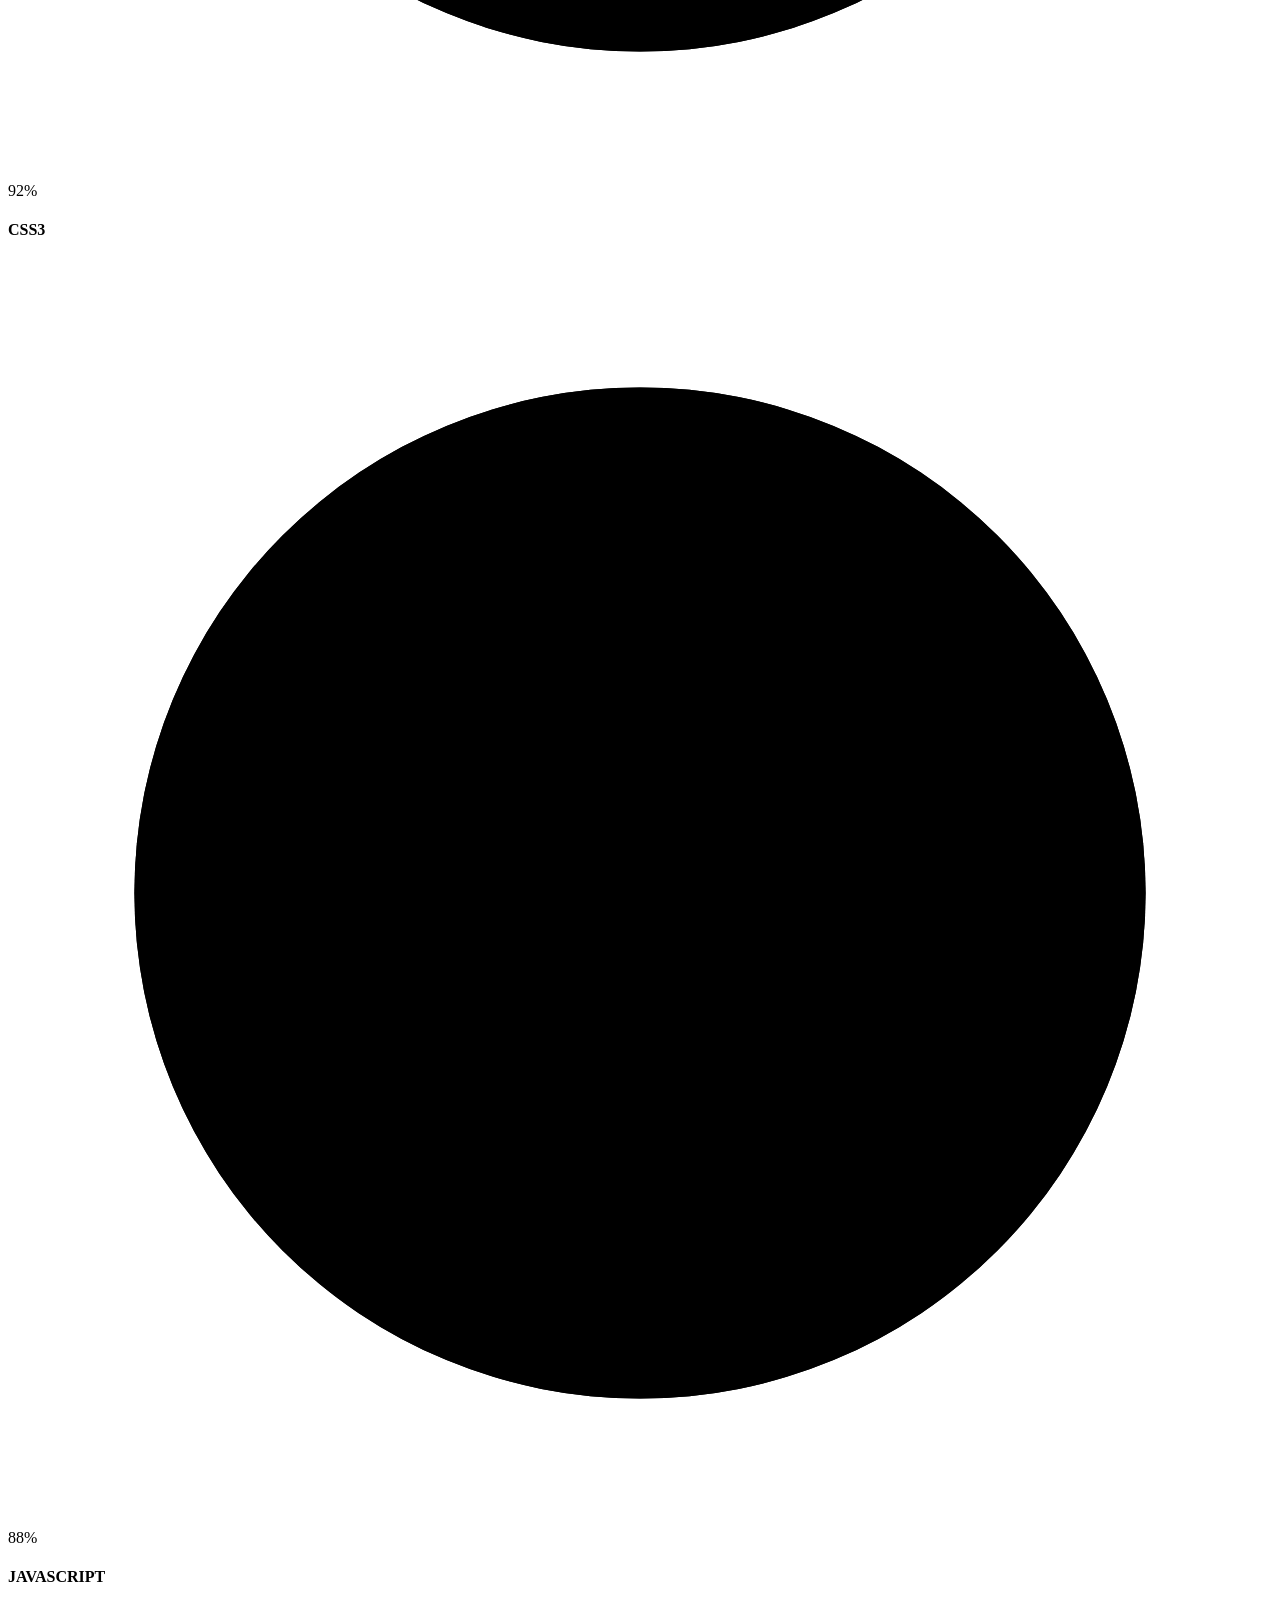
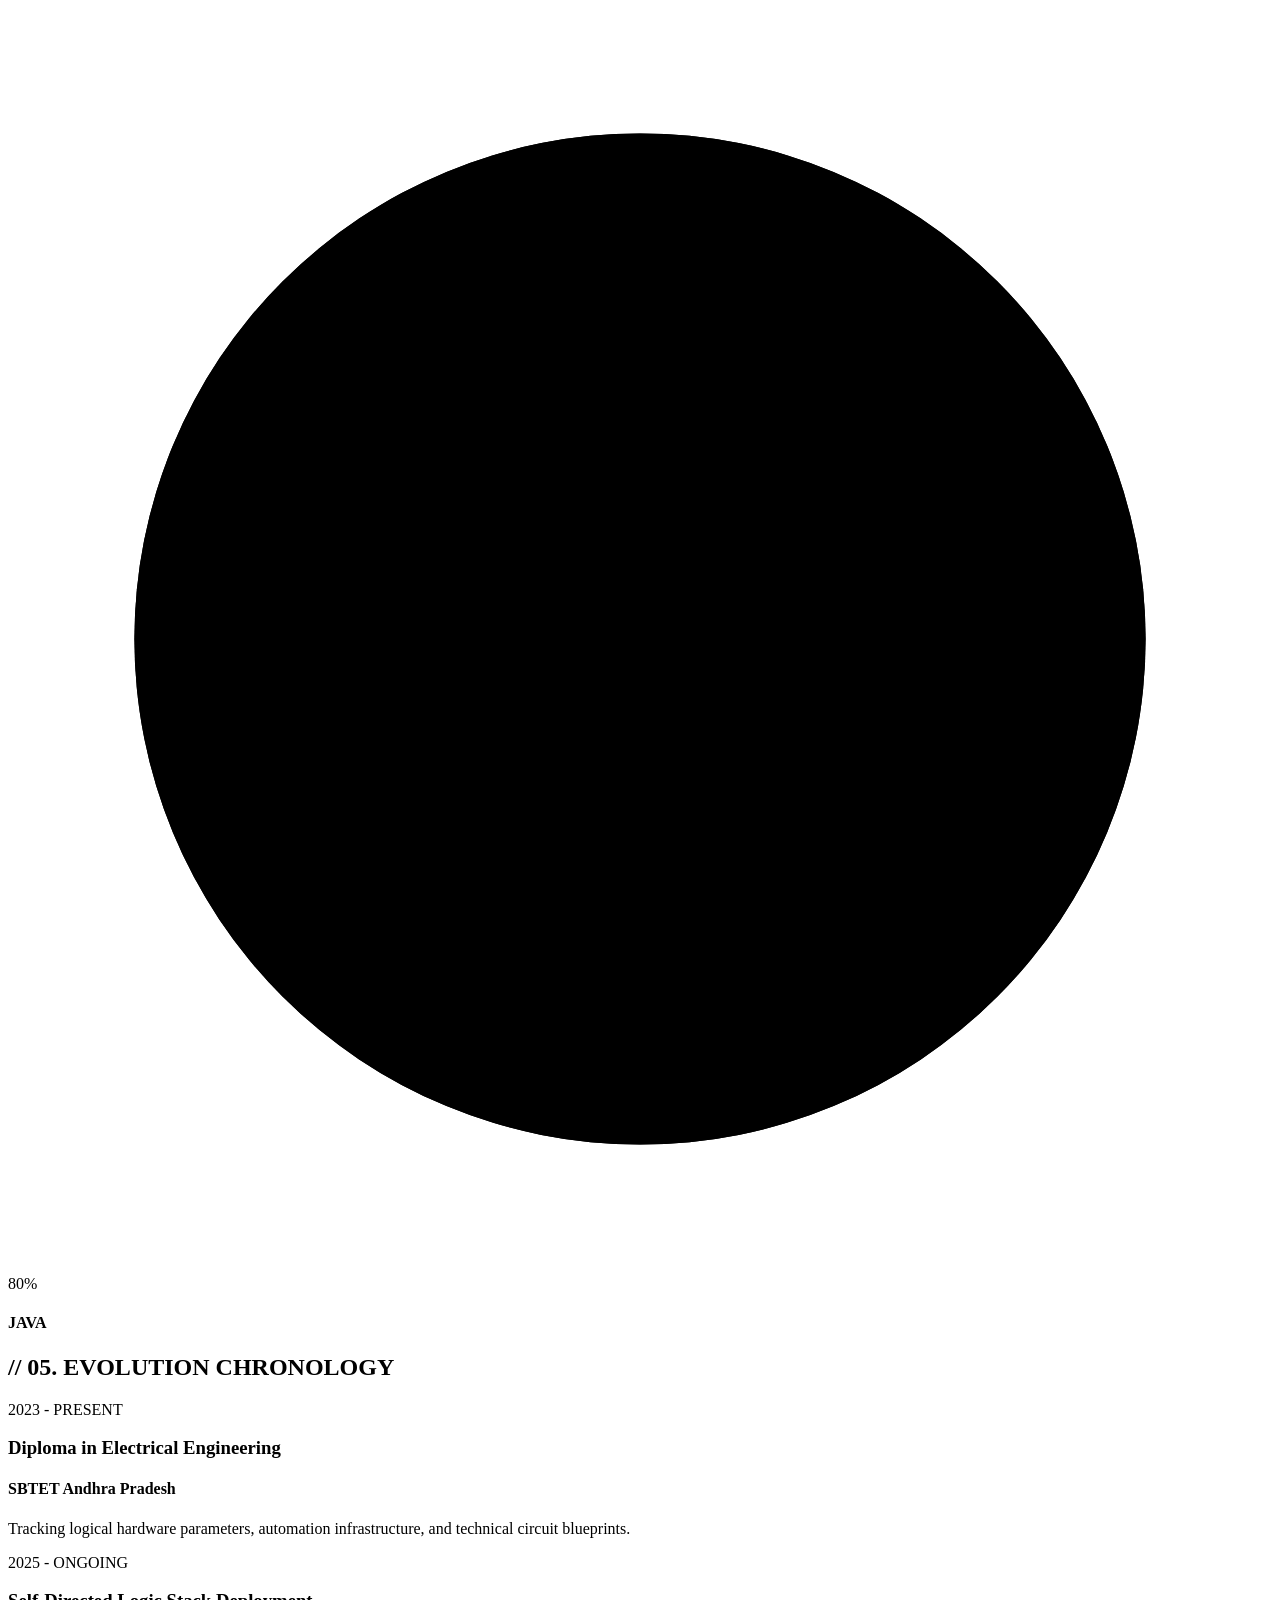
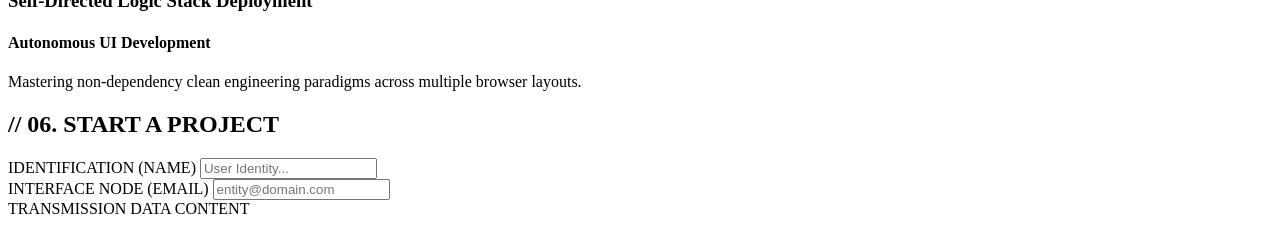
==== commit 43448211: "Index.html" ====
--- a/index.html
+++ b/index.html
@@ -3,670 +3,327 @@
 <head>
     <meta charset="UTF-8">
     <meta name="viewport" content="width=device-width, initial-scale=1.0">
-    <meta name="description" content="K. Radhir - Premium Cyberpunk Frontend Developer Portfolio Website. Features embedded functional live project applications.">
+    <meta name="description" content="K. Radhir - Premium Cyberpunk Frontend Developer Portfolio Website.">
     <title>K. Radhir | Portfolio Terminal</title>
+    
     <link rel="preconnect" href="https://fonts.googleapis.com">
     <link rel="preconnect" href="https://fonts.gstatic.com" crossorigin>
     <link href="https://fonts.googleapis.com/css2?family=Orbitron:wght@400;600;900&family=Rajdhani:wght@500;600;700&display=swap" rel="stylesheet">
     <link rel="stylesheet" href="https://cdnjs.cloudflare.com/ajax/libs/font-awesome/6.4.0/css/all.min.css">
-
-    <style>
-        /* --- SYSTEM ARCHITECTURE VARIABLES --- */
-        :root {
-            --bg-dark-mainframe: #050508;
-            --bg-card-glass: rgba(10, 10, 18, 0.75);
-            --border-cyber-glow: rgba(0, 242, 254, 0.2);
-            --neon-cyan: #00f2fe;
-            --neon-pink: #fe019a;
-            --neon-purple: #9d00ff;
-            --text-primary: #f1f5f9;
-            --text-muted: #94a3b8;
-            --font-heading: 'Orbitron', sans-serif;
-            --font-body: 'Rajdhani', sans-serif;
-            --transition-hyper: all 0.35s cubic-bezier(0.16, 1, 0.3, 1);
-        }
-
-        /* --- DEFAULTS RESET MATRIX --- */
-        * {
-            margin: 0;
-            padding: 0;
-            box-sizing: border-box;
-            scroll-behavior: smooth;
-        }
-
-        body.cyber-theme {
-            background-color: var(--bg-dark-mainframe);
-            color: var(--text-primary);
-            font-family: var(--font-body);
-            font-size: 1.2rem;
-            overflow-x: hidden;
-            letter-spacing: 0.04rem;
-        }
-
-        /* --- RENDERING LAYER CANVAS --- */
-        #matrixCanvas {
-            position: fixed;
-            top: 0;
-            left: 0;
-            width: 100vw;
-            height: 100vh;
-            z-index: -2;
-            pointer-events: none;
-            opacity: 0.12;
-        }
-
-        /* --- BOOT PRELOADER OVERLAY --- */
-        #preloader {
-            position: fixed;
-            top: 0;
-            left: 0;
-            width: 100%;
-            height: 100%;
-            background-color: var(--bg-dark-mainframe);
-            z-index: 99999;
-            display: flex;
-            justify-content: center;
-            align-items: center;
-            transition: opacity 0.5s ease-out, visibility 0.5s ease-out;
-        }
-
-        .loader-content {
-            text-align: center;
-            width: 340px;
-        }
-
-        .cyber-glitch-text {
-            font-family: var(--font-heading);
-            color: var(--neon-cyan);
-            font-size: 1.3rem;
-            letter-spacing: 0.15rem;
-            text-shadow: 0 0 10px var(--neon-cyan);
-            margin-bottom: 15px;
-        }
-
-        .loader-bar-wrap {
-            width: 100%;
-            height: 3px;
-            background: rgba(255, 255, 255, 0.04);
-            position: relative;
-            overflow: hidden;
-            margin-bottom: 15px;
-            border-radius: 1px;
-        }
-
-        .loader-progress-line {
-            width: 0%;
-            height: 100%;
-            background: linear-gradient(90deg, var(--neon-pink), var(--neon-cyan));
-            box-shadow: 0 0 8px var(--neon-cyan);
-            animation: forceLoad 2.2s cubic-bezier(0.1, 0.8, 0.2, 1) forwards;
-        }
-
-        .loader-terminal-status {
-            font-size: 0.9rem;
-            color: var(--text-muted);
-        }
-
-        @keyframes forceLoad {
-            0% { width: 0%; }
-            50% { width: 70%; }
-            100% { width: 100%; }
-        }
-
-        /* --- SYSTEM NAV TOP LINE --- */
-        .cyber-navbar {
-            position: fixed;
-            top: 0;
-            left: 0;
-            width: 100%;
-            padding: 22px 6%;
-            background: rgba(5, 5, 8, 0.85);
-            backdrop-filter: blur(14px);
-            border-bottom: 1px solid var(--border-cyber-glow);
-            display: flex;
-            justify-content: space-between;
-            align-items: center;
-            z-index: 999;
-        }
-
-        .nav-logo a {
-            font-family: var(--font-heading);
-            font-weight: 900;
-            font-size: 1.5rem;
-            color: var(--text-primary);
-            text-decoration: none;
-            letter-spacing: 0.1rem;
-            text-shadow: 0 0 8px rgba(0, 242, 254, 0.4);
-        }
-
-        .nav-logo a span {
-            color: var(--neon-pink);
-            text-shadow: 0 0 8px var(--neon-pink);
-        }
-
-        .nav-menu {
-            display: flex;
-            gap: 30px;
-        }
-
-        .menu-item {
-            text-decoration: none;
-            color: var(--text-muted);
-            font-family: var(--font-heading);
-            font-size: 0.85rem;
-            font-weight: 600;
-            text-transform: uppercase;
-            transition: var(--transition-hyper);
-            position: relative;
-            padding: 4px 0;
-        }
-
-        .menu-item:hover, .menu-item.active {
-            color: var(--neon-cyan);
-            text-shadow: 0 0 6px var(--neon-cyan);
-        }
-
-        .menu-item::after {
-            content: '';
-            position: absolute;
-            bottom: 0;
-            left: 0;
-            width: 0;
-            height: 2px;
-            background: var(--neon-cyan);
-            box-shadow: 0 0 6px var(--neon-cyan);
-            transition: var(--transition-hyper);
-        }
-
-        .menu-item:hover::after, .menu-item.active::after {
-            width: 100%;
-        }
-
-        .mobile-toggle {
-            display: none;
-            flex-direction: column;
-            gap: 5px;
-            cursor: pointer;
-        }
-
-        .mobile-toggle .bar {
-            width: 24px;
-            height: 2px;
-            background-color: var(--text-primary);
-            transition: var(--transition-hyper);
-        }
-
-        /* --- REUSABLE CARD STRUCTURE --- */
-        .glass-card {
-            background: var(--bg-card-glass);
-            border: 1px solid var(--border-cyber-glow);
-            border-radius: 2px;
-            padding: 30px;
-            backdrop-filter: blur(10px);
-            box-shadow: 0 6px 24px rgba(0,0,0,0.4);
-            transition: var(--transition-hyper);
-        }
-
-        .glass-card:hover {
-            border-color: var(--neon-cyan);
-            box-shadow: 0 0 15px rgba(0, 242, 254, 0.2);
-        }
-
-        /* --- CYBER BUTTONS --- */
-        .terminal-btn {
-            display: inline-flex;
-            align-items: center;
-            justify-content: center;
-            padding: 13px 32px;
-            font-family: var(--font-heading);
-            font-size: 0.9rem;
-            font-weight: 600;
-            text-transform: uppercase;
-            text-decoration: none;
-            letter-spacing: 0.08rem;
-            transition: var(--transition-hyper);
-            cursor: pointer;
-            border-radius: 2px;
-        }
-
-        .btn-primary {
-            background: transparent;
-            color: var(--neon-cyan);
-            border: 1px solid var(--neon-cyan);
-            box-shadow: inset 0 0 6px rgba(0, 242, 254, 0.15);
-        }
-
-        .btn-primary:hover {
-            background: var(--neon-cyan);
-            color: var(--bg-dark-mainframe);
-            box-shadow: 0 0 20px var(--neon-cyan);
-        }
-
-        .btn-secondary {
-            background: transparent;
-            color: var(--neon-pink);
-            border: 1px solid var(--neon-pink);
-            box-shadow: inset 0 0 6px rgba(254, 1, 154, 0.15);
-        }
-
-        .btn-secondary:hover {
-            background: var(--neon-pink);
-            color: var(--bg-dark-mainframe);
-            box-shadow: 0 0 20px var(--neon-pink);
-        }
-
-        main { padding-top: 80px; }
-        section { padding: 90px 8% 70px 8%; }
-
-        .cyber-section-title {
-            font-family: var(--font-heading);
-            font-size: 2rem;
-            font-weight: 900;
-            margin-bottom: 45px;
-            letter-spacing: 0.15rem;
-        }
-
-        .title-index {
-            color: var(--neon-pink);
-            text-shadow: 0 0 6px var(--neon-pink);
-            margin-right: 8px;
-        }
-
-        .section-log-desc {
-            color: var(--text-muted);
-            margin-top: -35px;
-            margin-bottom: 45px;
-        }
-
-        /* --- HERO MODULE --- */
-        .hero-terminal {
-            min-height: calc(100vh - 80px);
-            display: flex;
-            flex-direction: column;
-            justify-content: center;
-            position: relative;
-        }
-
-        .terminal-tag {
-            font-family: var(--font-heading);
-            color: var(--neon-pink);
-            font-size: 1rem;
-            font-weight: 600;
-            margin-bottom: 12px;
-            text-shadow: 0 0 6px rgba(254, 1, 154, 0.3);
-        }
-
-        .hero-main-name {
-            font-family: var(--font-heading);
-            font-size: 5rem;
-            font-weight: 900;
-            letter-spacing: 0.2rem;
-            line-height: 1.1;
-            margin-bottom: 15px;
-            background: linear-gradient(135deg, #fff 40%, var(--text-muted));
-            -webkit-background-clip: text;
-            -webkit-text-fill-color: transparent;
-        }
-
-        .hero-dynamic-subtitle {
-            font-family: var(--font-heading);
-            font-size: 1.8rem;
-            color: var(--neon-cyan);
-            margin-bottom: 25px;
-            text-shadow: 0 0 8px rgba(0, 242, 254, 0.3);
-            min-height: 40px;
-        }
-
-        .hero-synopsis {
-            max-width: 620px;
-            color: var(--text-muted);
-            line-height: 1.6;
-            margin-bottom: 40px;
-        }
-
-        .hero-action-row { display: flex; gap: 20px; }
-
-        .terminal-scroll-alert {
-            position: absolute;
-            bottom: 30px;
-            left: 50%;
-            transform: translateX(-50%);
-            display: flex;
-            flex-direction: column;
-            align-items: center;
-            gap: 8px;
-            opacity: 0.5;
-        }
-
-        .terminal-scroll-alert span {
-            font-family: var(--font-heading);
-            font-size: 0.7rem;
-            letter-spacing: 0.1rem;
-        }
-
-        .scroller-icon {
-            width: 20px;
-            height: 32px;
-            border: 2px solid var(--text-muted);
-            border-radius: 10px;
-            position: relative;
-        }
-
-        .scroller-icon::before {
-            content: '';
-            position: absolute;
-            top: 6px;
-            left: 50%;
-            transform: translateX(-50%);
-            width: 4px;
-            height: 6px;
-            background-color: var(--neon-cyan);
-            border-radius: 1px;
-            animation: flowScrollDot 1.4s infinite;
-        }
-
-        @keyframes flowScrollDot {
-            0% { opacity: 1; top: 6px; }
-            100% { opacity: 0; top: 18px; }
-        }
-
-        /* --- ABOUT MODULE --- */
-        .about-container-layout {
-            display: grid;
-            grid-template-columns: 1fr 1.5fr;
-            gap: 30px;
-        }
-
-        .profile-meta-card {
-            text-align: center;
-            display: flex;
-            flex-direction: column;
-            align-items: center;
-            justify-content: center;
-        }
-
-        .avatar-icon-box {
-            width: 80px;
-            height: 80px;
-            background: rgba(0, 242, 254, 0.05);
-            border: 2px solid var(--neon-cyan);
-            border-radius: 50%;
-            display: flex;
-            justify-content: center;
-            align-items: center;
-            font-size: 2.2rem;
-            color: var(--neon-cyan);
-            box-shadow: 0 0 15px rgba(0, 242, 254, 0.2);
-            margin-bottom: 20px;
-        }
-
-        .profile-meta-card h3 {
-            font-family: var(--font-heading);
-            font-size: 1.4rem;
-            margin-bottom: 6px;
-        }
-
-        .sub-role-tag {
-            color: var(--neon-pink);
-            font-family: var(--font-heading);
-            font-size: 0.85rem;
-            font-weight: 600;
-            margin-bottom: 25px;
-        }
-
-        .meta-stats-row {
-            display: grid;
-            grid-template-columns: repeat(3, 1fr);
-            gap: 15px;
-            width: 100%;
-            border-top: 1px solid rgba(255,255,255,0.08);
-            padding-top: 20px;
-        }
-
-        .meta-stat-node h2 {
-            font-family: var(--font-heading);
-            font-size: 1.6rem;
-            color: var(--neon-cyan);
-        }
-
-        .meta-stat-node p { font-size: 0.75rem; color: var(--text-muted); }
-
-        .about-narrative-card h3 {
-            font-family: var(--font-heading);
-            font-size: 1.15rem;
-            color: var(--neon-cyan);
-            margin-bottom: 20px;
-        }
-
-        .about-narrative-card p {
-            color: var(--text-muted);
-            line-height: 1.6;
-            margin-bottom: 15px;
-        }
-
-        .location-spec-grid {
-            display: grid;
-            grid-template-columns: 1fr;
-            gap: 10px;
-            margin-top: 25px;
-            border-top: 1px dashed rgba(255,255,255,0.1);
-            padding-top: 15px;
-        }
-
-        .spec-node { font-size: 1.05rem; }
-        .spec-node strong {
-            color: var(--neon-pink);
-            font-family: var(--font-heading);
-            font-size: 0.85rem;
-            margin-right: 5px;
-        }
-
-        /* --- PROJECT GRID --- */
-        .projects-matrix-grid {
-            display: grid;
-            grid-template-columns: repeat(auto-fill, minmax(320px, 1fr));
-            gap: 25px;
-        }
-
-        .project-matrix-card {
-            padding: 0;
-            display: flex;
-            flex-direction: column;
-        }
-
-        .p-card-header {
-            padding: 12px 20px;
-            font-family: var(--font-heading);
-            font-size: 0.75rem;
-            font-weight: 600;
-            letter-spacing: 0.05rem;
-            border-bottom: 1px solid rgba(255,255,255,0.08);
-        }
-
-        .h-blue { background: rgba(0, 242, 254, 0.08); color: var(--neon-cyan); }
-        .h-pink { background: rgba(254, 1, 154, 0.08); color: var(--neon-pink); }
-        .h-purple { background: rgba(157, 0, 255, 0.08); color: var(--neon-purple); }
-        .h-cyan { background: rgba(0, 255, 204, 0.08); color: #00ffcc; }
-        .h-yellow { background: rgba(255, 170, 0, 0.08); color: #ffaa00; }
-        .h-white { background: rgba(255, 255, 255, 0.08); color: #fff; }
-
-        .p-card-body {
-            padding: 22px;
-            display: flex;
-            flex-direction: column;
-            flex-grow: 1;
-        }
-
-        .p-card-body h3 {
-            font-family: var(--font-heading);
-            font-size: 1.25rem;
-            margin-bottom: 10px;
-        }
-
-        .p-card-body p {
-            color: var(--text-muted);
-            font-size: 1rem;
-            line-height: 1.5;
-            margin-bottom: 15px;
-            flex-grow: 1;
-        }
-
-        .p-card-tags {
-            display: flex;
-            flex-wrap: wrap;
-            gap: 6px;
-            margin-bottom: 20px;
-        }
-
-        .p-card-tags span {
-            font-family: var(--font-heading);
-            font-size: 0.7rem;
-            background: rgba(255,255,255,0.04);
-            padding: 3px 8px;
-            border: 1px solid rgba(255,255,255,0.06);
-            color: var(--text-muted);
-        }
-
-        .p-card-actions {
-            display: grid;
-            grid-template-columns: 1fr 1fr;
-            gap: 12px;
-        }
-
-        .p-card-actions a {
-            text-align: center;
-            text-decoration: none;
-            font-family: var(--font-heading);
-            font-size: 0.8rem;
-            font-weight: 600;
-            padding: 8px 0;
-            transition: var(--transition-hyper);
-        }
-
-        .action-btn-src {
-            background: rgba(255,255,255,0.04);
-            color: var(--text-primary);
-            border: 1px solid rgba(255,255,255,0.08);
-        }
-
-        .action-btn-src:hover { background: #fff; color: var(--bg-dark-mainframe); }
-
-        .action-btn-live {
-            border: 1px solid var(--neon-cyan);
-            color: var(--neon-cyan);
-        }
-
-        .action-btn-live:hover {
-            background: var(--neon-cyan);
-            color: var(--bg-dark-mainframe);
-            box-shadow: 0 0 10px var(--neon-cyan);
-        }
-
-        /* --- LIVE DEMOS INTERACTIVE CELLS --- */
-        .demos-control-grid {
-            display: grid;
-            grid-template-columns: repeat(auto-fit, minmax(320px, 1fr));
-            gap: 30px;
-        }
-
-        .interactive-demo-box {
-            padding: 0;
-            display: flex;
-            flex-direction: column;
-            min-height: 400px;
-            overflow: hidden;
-        }
-
-        .box-top-terminal {
-            background: rgba(255,255,255,0.03);
-            border-bottom: 1px solid rgba(255,255,255,0.06);
-            padding: 10px 15px;
-            display: flex;
-            align-items: center;
-            gap: 6px;
-        }
-
-        .term-dot { width: 8px; height: 8px; border-radius: 50%; }
-        .term-dot.red { background-color: #ff5f56; }
-        .term-dot.yellow { background-color: #ffbd2e; }
-        .term-dot.green { background-color: #27c93f; }
-
-        .term-title {
-            font-family: var(--font-heading);
-            font-size: 0.75rem;
-            color: var(--text-muted);
-            margin-left: 4px;
-        }
-
-        /* 1. Live Calculator */
-        .calculator-wrapper {
-            padding: 20px;
-            display: flex;
-            flex-direction: column;
-            flex-grow: 1;
-        }
-
-        #calcDisplayOutput {
-            width: 100%;
-            background: #000;
-            border: 1px solid rgba(255,255,255,0.08);
-            color: var(--neon-cyan);
-            font-family: var(--font-heading);
-            font-size: 1.6rem;
-            text-align: right;
-            padding: 12px;
-            margin-bottom: 12px;
-            outline: none;
-            text-shadow: 0 0 6px rgba(0, 242, 254, 0.4);
-        }
-
-        .calc-keys-layout {
-            display: grid;
-            grid-template-columns: repeat(4, 1fr);
-            gap: 8px;
-            flex-grow: 1;
-        }
-
-        .key {
-            background: rgba(255,255,255,0.03);
-            border: 1px solid rgba(255,255,255,0.06);
-            color: var(--text-primary);
-            font-family: var(--font-heading);
-            font-size: 1.1rem;
-            padding: 10px;
-            cursor: pointer;
-            transition: var(--transition-hyper);
-        }
-
-        .key:hover {
-            background: rgba(0, 242, 254, 0.08);
-            border-color: var(--neon-cyan);
-            color: var(--neon-cyan);
-        }
-
-        .key.k-clear { color: var(--neon-pink); border-color: rgba(254, 1, 154, 0.2); }
-        .key.k-equal { grid-row: span 2; background: rgba(0, 242, 254, 0.1); border-color: var(--neon-cyan); color: var(--neon-cyan); }
-        .key.k-equal:hover { background: var(--neon-cyan); color: var(--bg-dark-mainframe); }
-        .key.k-double { grid-column: span 2; }
-
-        /* 2. Live Todo List */
-        .todo-wrapper {
-            padding: 20px;
-            display: flex;
-            flex-direction: column;
-            flex-grow: 1;
-        }
-
-        .todo-control-row, .weather-control-row, .ai-controls-input-row {
-            display: flex;
-            gap: 8px;
-            margin-bottom: 15px;
-        }
-
-        .todo-control-row input, .expense-inputs-node input, .weather-control-row input, .ai-controls-input-row input {
-            flex-grow: 1;
-            background: #000;
-            border: 1px solid rgba(255,255,255,0.08);
-            padding: 10px;
-            color: var(--text-primary);
-            font-family: var(--font-b
+    
+    <link rel="stylesheet" href="style.css">
+</head>
+<body class="cyber-theme">
+
+    <div id="preloader">
+        <div class="loader-content">
+            <h2 class="cyber-glitch-text">BOOTING RADHIR.SYS...</h2>
+            <div class="loader-bar-wrap"><div class="loader-progress-line"></div></div>
+            <p class="loader-terminal-status">Loading visual matrix sub-routines...</p>
+        </div>
+    </div>
+
+    <canvas id="matrixCanvas"></canvas>
+
+    <header class="cyber-navbar">
+        <div class="nav-logo">
+            <a href="#hero">RADHIR<span>.EXE</span></a>
+        </div>
+        <nav class="nav-menu">
+            <a href="#hero" class="menu-item active">Home</a>
+            <a href="#about" class="menu-item">About</a>
+            <a href="#projects" class="menu-item">Showcase</a>
+            <a href="#live-demos" class="menu-item">Live Demos</a>
+            <a href="#skills" class="menu-item">Skills</a>
+            <a href="#journey" class="menu-item">Evolution</a>
+            <a href="#contact" class="menu-item">Contact</a>
+        </nav>
+        <div class="mobile-toggle" id="mobileToggle">
+            <span class="bar"></span>
+            <span class="bar"></span>
+            <span class="bar"></span>
+        </div>
+    </header>
+
+    <main>
+        <section id="hero" class="hero-terminal">
+            <div class="hero-wrapper">
+                <p class="terminal-tag">// INITIALIZING SECURE MAIN_LINK</p>
+                <h1 class="hero-main-name">K. Radhir</h1>
+                <h2 class="hero-dynamic-subtitle">SYSTEM STATE: <span id="typingEngine"></span></h2>
+                <p class="hero-synopsis">Crafting high-fidelity, premium user interfaces with clean zero-dependency structures. Bridging elite cyberpunk aesthetic concepts with stable production code.</p>
+                <div class="hero-action-row">
+                    <a href="#contact" class="terminal-btn btn-primary">HIRE INTERFACE</a>
+                    <a href="#live-demos" class="terminal-btn btn-secondary">LAUNCH LIVE DEMOS</a>
+                </div>
+            </div>
+            <div class="terminal-scroll-alert">
+                <div class="scroller-icon"></div>
+                <span>SYSTEM_SCROLL</span>
+            </div>
+        </section>
+
+        <section id="about" class="about-terminal viewport-reveal">
+            <h2 class="cyber-section-title"><span class="title-index">// 01.</span> THE CREATOR</h2>
+            <div class="about-container-layout">
+                <div class="profile-meta-card glass-card">
+                    <div class="avatar-icon-box"><i class="fa-solid fa-microchip"></i></div>
+                    <h3>K. Radhir</h3>
+                    <p class="sub-role-tag">Frontend System Architect</p>
+                    <div class="meta-stats-row">
+                        <div class="meta-stat-node"><h2>45+</h2><p>PROJECT CORES</p></div>
+                        <div class="meta-stat-node"><h2>100%</h2><p>EFFICIENCY</p></div>
+                        <div class="meta-stat-node"><h2>12+</h2><p>MODULES</p></div>
+                    </div>
+                </div>
+                <div class="about-narrative-card glass-card">
+                    <h3>CORE PROTOCOL OVERVIEW</h3>
+                    <p>Operating between the technical networks of Vijayawada and Chennai, I balance high-performance software aesthetics with lightweight executable logic patterns. I transform raw conceptual layouts into fluid structural frames with immediate visual feedback loops.</p>
+                    <p>My objective focuses on pushing optimization layers across modern viewports while sustaining highly interactive aesthetic configurations layout perfectly designed across hardware screens.</p>
+                    <div class="location-spec-grid">
+                        <div class="spec-node"><strong>BASE REGION:</strong> Vijayawada, AP</div>
+                        <div class="spec-node"><strong>DEPLOYMENT HUB:</strong> Chennai, TN</div>
+                        <div class="spec-node"><strong>COMPILATION MODE:</strong> Production-Ready</div>
+                    </div>
+                </div>
+            </div>
+        </section>
+
+        <section id="projects" class="projects-showcase-terminal viewport-reveal">
+            <h2 class="cyber-section-title"><span class="title-index">// 02.</span> SELECTED INTERFACES</h2>
+            <div class="projects-matrix-grid">
+                <div class="project-matrix-card glass-card">
+                    <div class="p-card-header h-blue">AI CHAT ENGINE INTERFACE</div>
+                    <div class="p-card-body">
+                        <h3>AI Chat Assistant</h3>
+                        <p>Modern terminal chatbot UI containing direct communication simulation logs and instant interface frame parsing.</p>
+                        <div class="p-card-tags"><span>HTML5</span><span>CSS3 Neon</span><span>Pure DOM JS</span></div>
+                        <div class="p-card-actions">
+                            <a href="#" class="action-btn-src"><i class="fa-brands fa-github"></i> Source</a>
+                            <a href="#lab-ai" class="action-btn-live"><i class="fa-solid fa-bolt"></i> Test Live</a>
+                        </div>
+                    </div>
+                </div>
+                <div class="project-matrix-card glass-card">
+                    <div class="p-card-header h-pink">LEDGER METRICS ENGINE</div>
+                    <div class="p-card-body">
+                        <h3>Expense Tracker</h3>
+                        <p>Real-time financial status tracking matrix with calculation modules and persistent browser local states.</p>
+                        <div class="p-card-tags"><span>JS State</span><span>CSS Flexbox</span><span>Arrays</span></div>
+                        <div class="p-card-actions">
+                            <a href="#" class="action-btn-src"><i class="fa-brands fa-github"></i> Source</a>
+                            <a href="#lab-expense" class="action-btn-live"><i class="fa-solid fa-bolt"></i> Test Live</a>
+                        </div>
+                    </div>
+                </div>
+                <div class="project-matrix-card glass-card">
+                    <div class="p-card-header h-purple">GLOBAL ATMOSPHERE RADAR</div>
+                    <div class="p-card-body">
+                        <h3>Weather Dashboard</h3>
+                        <p>Telemetry console monitoring regional weather coordinates via instant script-driven simulation nodes.</p>
+                        <div class="p-card-tags"><span>API Parsing</span><span>JSON Matrix</span><span>Fluid UI</span></div>
+                        <div class="p-card-actions">
+                            <a href="#" class="action-btn-src"><i class="fa-brands fa-github"></i> Source</a>
+                            <a href="#lab-weather" class="action-btn-live"><i class="fa-solid fa-bolt"></i> Test Live</a>
+                        </div>
+                    </div>
+                </div>
+            </div>
+        </section>
+
+        <section id="live-demos" class="live-demos-terminal viewport-reveal">
+            <h2 class="cyber-section-title"><span class="title-index">// 03.</span> FRONTEND LIVE TEST LABORATORY</h2>
+            <p class="section-log-desc">Execute and verify structural functionality inside these live evaluation blocks.</p>
+            
+            <div class="demos-control-grid">
+                <div class="interactive-demo-box glass-card" id="lab-calc">
+                    <div class="box-top-terminal">
+                        <span class="term-dot red"></span><span class="term-dot yellow"></span><span class="term-dot green"></span>
+                        <div class="term-title">CALCULATOR_CORE.EXE</div>
+                    </div>
+                    <div class="calculator-wrapper">
+                        <input type="text" id="calcDisplayOutput" readonly value="0">
+                        <div class="calc-keys-layout">
+                            <button class="key k-clear" onclick="clearCalculator()">C</button>
+                            <button class="key" onclick="appendCalcValue('/')">/</button>
+                            <button class="key" onclick="appendCalcValue('*')">*</button>
+                            <button class="key" onclick="appendCalcValue('-')">-</button>
+                            <button class="key" onclick="appendCalcValue('7')">7</button>
+                            <button class="key" onclick="appendCalcValue('8')">8</button>
+                            <button class="key" onclick="appendCalcValue('9')">9</button>
+                            <button class="key" onclick="appendCalcValue('+')">+</button>
+                            <button class="key" onclick="appendCalcValue('4')">4</button>
+                            <button class="key" onclick="appendCalcValue('5')">5</button>
+                            <button class="key" onclick="appendCalcValue('6')">6</button>
+                            <button class="key k-equal" onclick="processCalculatorOutput()">=</button>
+                            <button class="key" onclick="appendCalcValue('1')">1</button>
+                            <button class="key" onclick="appendCalcValue('2')">2</button>
+                            <button class="key" onclick="appendCalcValue('3')">3</button>
+                            <button class="key k-double" onclick="appendCalcValue('0')">0</button>
+                            <button class="key" onclick="appendCalcValue('.')">.</button>
+                        </div>
+                    </div>
+                </div>
+
+                <div class="interactive-demo-box glass-card" id="lab-todo">
+                    <div class="box-top-terminal">
+                        <span class="term-dot red"></span><span class="term-dot yellow"></span><span class="term-dot green"></span>
+                        <div class="term-title">TASK_MATRIX_CORE.SYS</div>
+                    </div>
+                    <div class="todo-wrapper">
+                        <div class="todo-control-row">
+                            <input type="text" id="todoInputField" placeholder="Target objective entry...">
+                            <button onclick="executeNewTodoItem()"><i class="fa-solid fa-plus"></i></button>
+                        </div>
+                        <ul id="todoListElement" class="todo-render-list"></ul>
+                    </div>
+                </div>
+
+                <div class="interactive-demo-box glass-card" id="lab-expense">
+                    <div class="box-top-terminal">
+                        <span class="term-dot red"></span><span class="term-dot yellow"></span><span class="term-dot green"></span>
+                        <div class="term-title">LEDGER_TRACKER_RUN.BAT</div>
+                    </div>
+                    <div class="expense-wrapper">
+                        <div class="balance-display-node">
+                            <span class="lbl">TOTAL SYSTEM BALANCE</span>
+                            <h2 id="netBalanceVal">₹0.00</h2>
+                        </div>
+                        <div class="expense-inputs-node">
+                            <input type="text" id="expenseLabel" placeholder="Transaction Description">
+                            <input type="number" id="expenseValue" placeholder="Value (+ / -)">
+                            <button onclick="commitTransactionItem()">LOG TRANSACTION</button>
+                        </div>
+                        <ul id="ledgerLogElement" class="ledger-render-log"></ul>
+                    </div>
+                </div>
+
+                <div class="interactive-demo-box glass-card" id="lab-weather">
+                    <div class="box-top-terminal">
+                        <span class="term-dot red"></span><span class="term-dot yellow"></span><span class="term-dot green"></span>
+                        <div class="term-title">WEATHER_RADAR.LOG</div>
+                    </div>
+                    <div class="weather-wrapper">
+                        <div class="weather-control-row">
+                            <input type="text" id="weatherTargetNode" placeholder="Station (Chennai, Vijayawada)..." value="Chennai">
+                            <button onclick="fetchSimulatedWeatherState()"><i class="fa-solid fa-satellite-dish"></i></button>
+                        </div>
+                        <div class="weather-telemetry-box">
+                            <h3 id="wCity">CHENNAI, IN</h3>
+                            <div class="w-flex">
+                                <i class="fa-solid fa-cloud-bolt" id="wConditionIcon"></i>
+                                <h1 id="wTemp">32°C</h1>
+                            </div>
+                            <p id="wDesc">ATMOSPHERE: HIGH HUMIDITY THUNDERSTORMS</p>
+                            <div class="w-sub-metrics">
+                                <div><i class="fa-solid fa-wind"></i> Wind: <span id="wWind">14 km/h</span></div>
+                                <div><i class="fa-solid fa-droplet"></i> Humidity: <span id="wHum">82%</span></div>
+                            </div>
+                        </div>
+                    </div>
+                </div>
+
+                <div class="interactive-demo-box glass-card" id="lab-ai">
+                    <div class="box-top-terminal">
+                        <span class="term-dot red"></span><span class="term-dot yellow"></span><span class="term-dot green"></span>
+                        <div class="term-title">CORE_INTELLIGENCE_ROUTINE.NET</div>
+                    </div>
+                    <div class="ai-wrapper">
+                        <div class="ai-logs-terminal-viewport" id="aiLogsViewport">
+                            <div class="msg-block system"><span class="pfx">SYSTEM:</span> Terminal ready. Awaiting instruction packet...</div>
+                        </div>
+                        <div class="ai-controls-input-row">
+                            <input type="text" id="aiMainframeInput" placeholder="Query mainframe terminal nodes...">
+                            <button onclick="processAiTerminalMessage()"><i class="fa-solid fa-paper-plane"></i></button>
+                        </div>
+                    </div>
+                </div>
+            </div>
+        </section>
+
+        <section id="skills" class="skills-terminal viewport-reveal">
+            <h2 class="cyber-section-title"><span class="title-index">// 04.</span> SKILLS & CRAFT</h2>
+            <div class="skills-radial-grid">
+                <div class="skill-radial-node glass-card">
+                    <div class="radial-svg-box">
+                        <svg class="radial-ring" viewBox="0 0 100 100">
+                            <circle class="ring-bg" cx="50" cy="50" r="40"></circle>
+                            <circle class="ring-progress stroke-cyan" cx="50" cy="50" r="40" style="stroke-dashoffset: 12.5;"></circle>
+                        </svg>
+                        <div class="radial-percentage">95%</div>
+                    </div>
+                    <h4>HTML5</h4>
+                </div>
+                <div class="skill-radial-node glass-card">
+                    <div class="radial-svg-box">
+                        <svg class="radial-ring" viewBox="0 0 100 100">
+                            <circle class="ring-bg" cx="50" cy="50" r="40"></circle>
+                            <circle class="ring-progress stroke-pink" cx="50" cy="50" r="40" style="stroke-dashoffset: 20;"></circle>
+                        </svg>
+                        <div class="radial-percentage">92%</div>
+                    </div>
+                    <h4>CSS3</h4>
+                </div>
+                <div class="skill-radial-node glass-card">
+                    <div class="radial-svg-box">
+                        <svg class="radial-ring" viewBox="0 0 100 100">
+                            <circle class="ring-bg" cx="50" cy="50" r="40"></circle>
+                            <circle class="ring-progress stroke-cyan" cx="50" cy="50" r="40" style="stroke-dashoffset: 30;"></circle>
+                        </svg>
+                        <div class="radial-percentage">88%</div>
+                    </div>
+                    <h4>JAVASCRIPT</h4>
+                </div>
+                <div class="skill-radial-node glass-card">
+                    <div class="radial-svg-box">
+                        <svg class="radial-ring" viewBox="0 0 100 100">
+                            <circle class="ring-bg" cx="50" cy="50" r="40"></circle>
+                            <circle class="ring-progress stroke-purple" cx="50" cy="50" r="40" style="stroke-dashoffset: 50;"></circle>
+                        </svg>
+                        <div class="radial-percentage">80%</div>
+                    </div>
+                    <h4>JAVA</h4>
+                </div>
+            </div>
+        </section>
+
+        <section id="journey" class="journey-terminal viewport-reveal">
+            <h2 class="cyber-section-title"><span class="title-index">// 05.</span> EVOLUTION CHRONOLOGY</h2>
+            <div class="vertical-trajectory-line">
+                <div class="trajectory-node left-trajectory">
+                    <div class="trajectory-card glass-card">
+                        <span class="node-timestamp">2023 - PRESENT</span>
+                        <h3>Diploma in Electrical Engineering</h3>
+                        <h4>SBTET Andhra Pradesh</h4>
+                        <p>Tracking logical hardware parameters, automation infrastructure, and technical circuit blueprints.</p>
+                    </div>
+                </div>
+                <div class="trajectory-node right-trajectory">
+                    <div class="trajectory-card glass-card">
+                        <span class="node-timestamp">2025 - ONGOING</span>
+                        <h3>Self-Directed Logic Stack Deployment</h3>
+                        <h4>Autonomous UI Development</h4>
+                        <p>Mastering non-dependency clean engineering paradigms across multiple browser layouts.</p>
+                    </div>
+                </div>
+            </div>
+        </section>
+
+        <section id="contact" class="contact-terminal viewport-reveal">
+            <h2 class="cyber-section-title"><span class="title-index">// 06.</span> START A PROJECT</h2>
+            <div class="contact-terminal-grid">
+                <div class="contact-fields-block glass-card">
+                    <form id="terminalSecureForm" onsubmit="dispatchContactPayload(event)">
+                        <div class="field-row">
+                            <div class="field-item">
+                                <label>IDENTIFICATION (NAME)</label>
+                                <input type="text" id="senderIdentity" required placeholder="User Identity...">
+                            </div>
+                            <div class="field-item">
+                                <label>INTERFACE NODE (EMAIL)</label>
+                                <input type="email" id="senderMail" required placeholder="entity@domain.com">
+                            </div>
+                        </div>
+                        <div class="field-item">
+                            <label>TRANSMISSION DATA CONTENT</label>
+                 
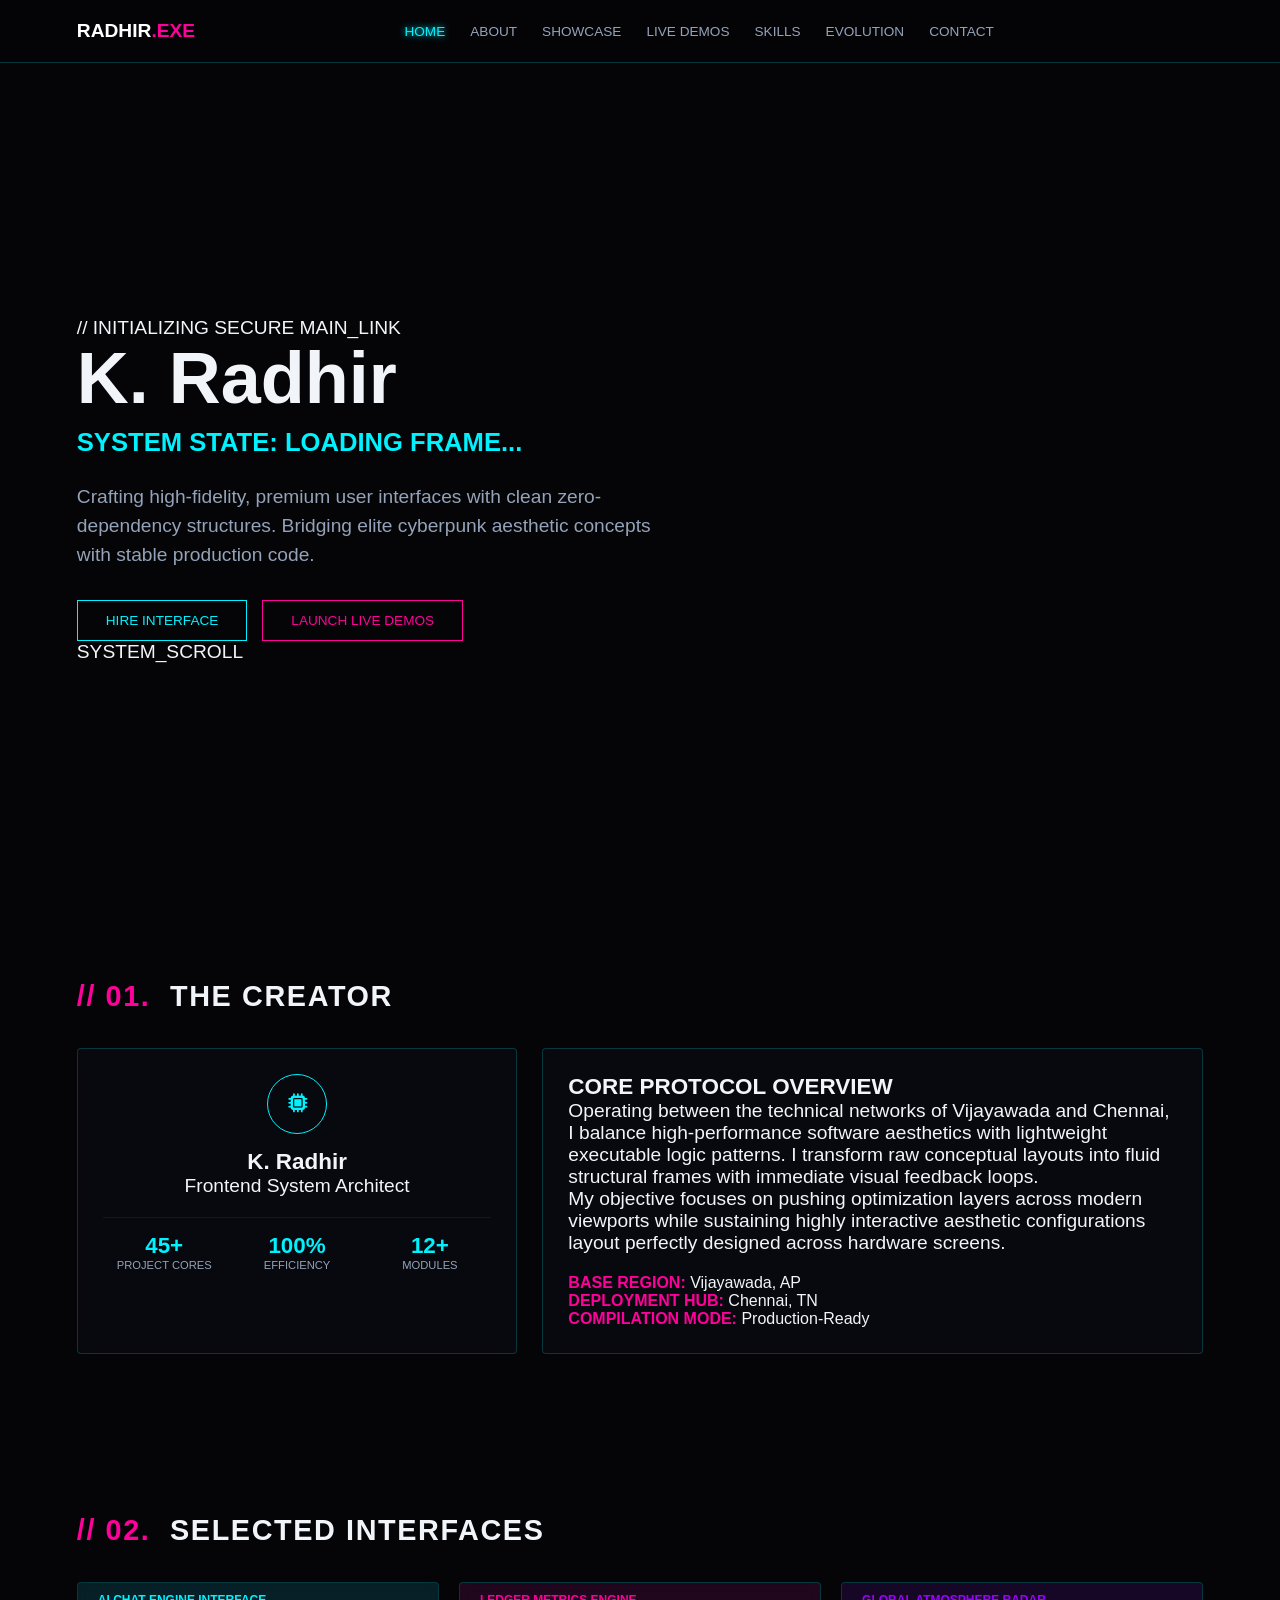
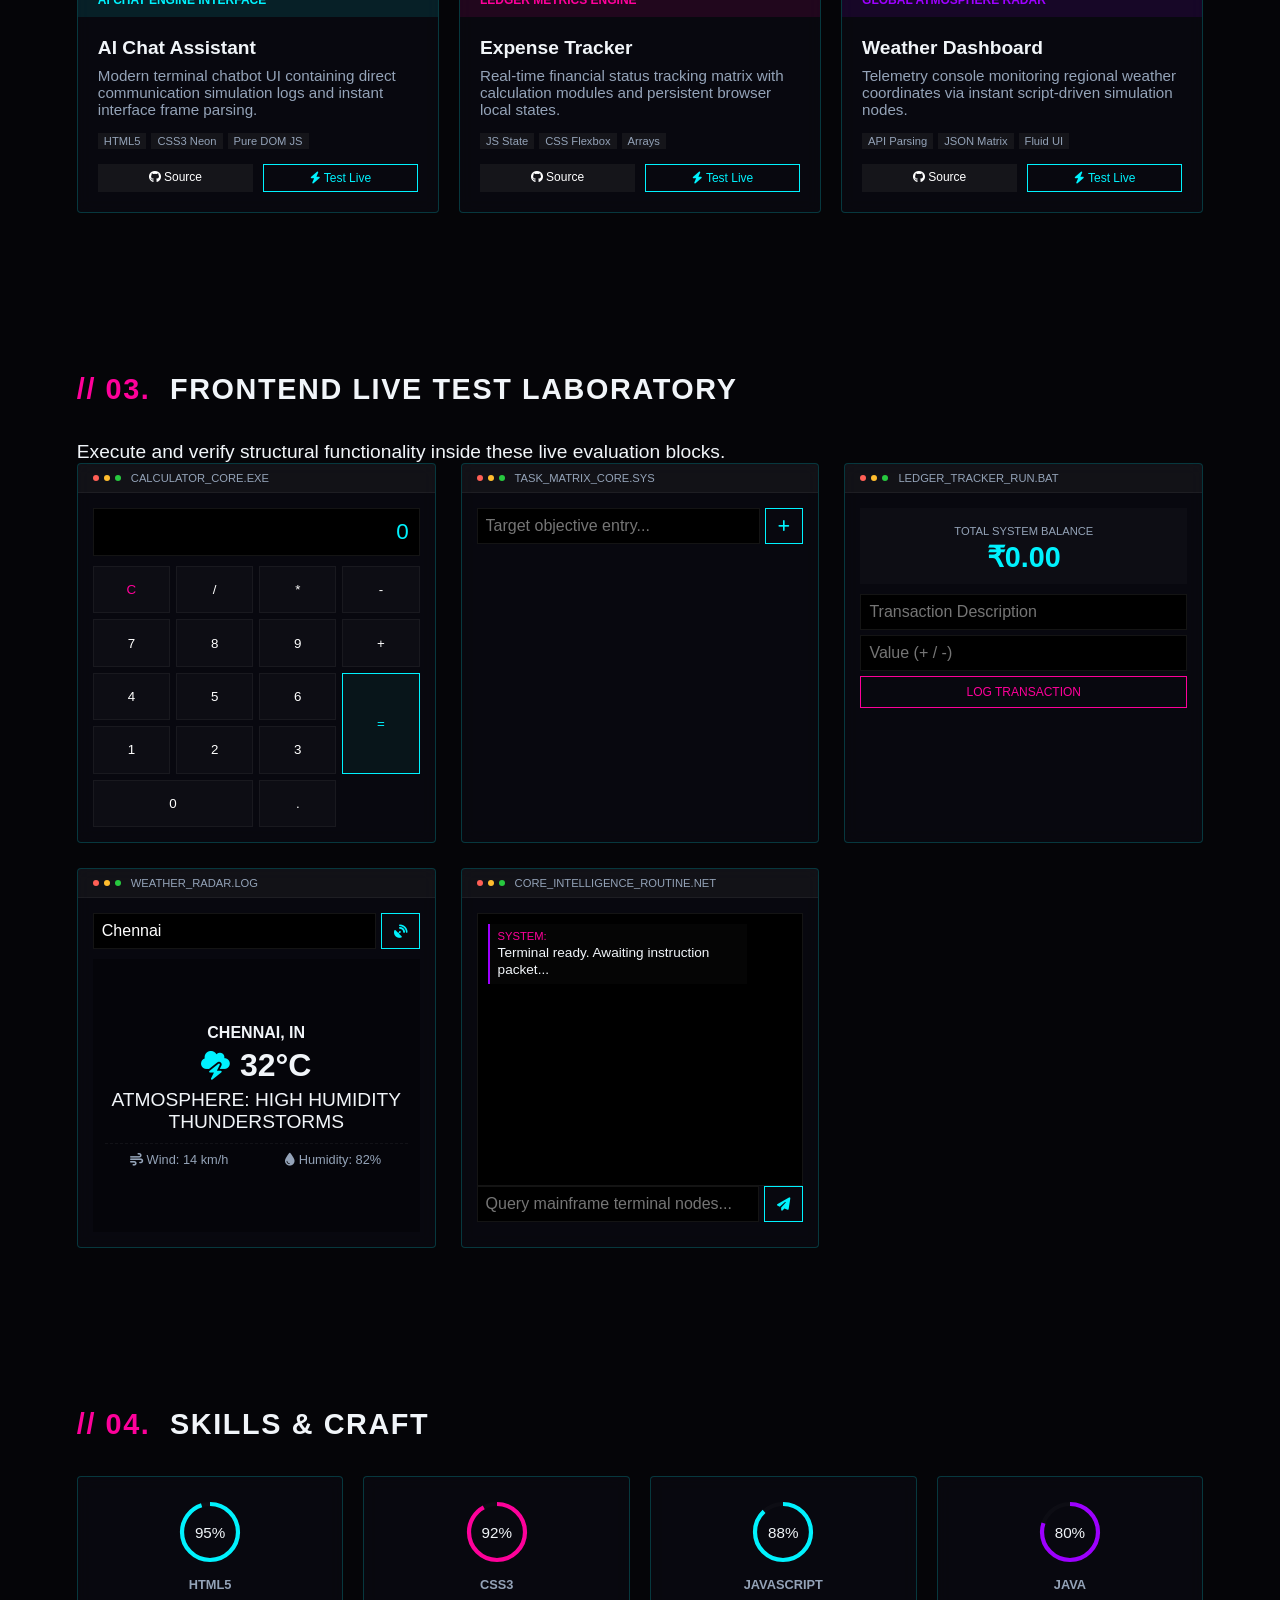
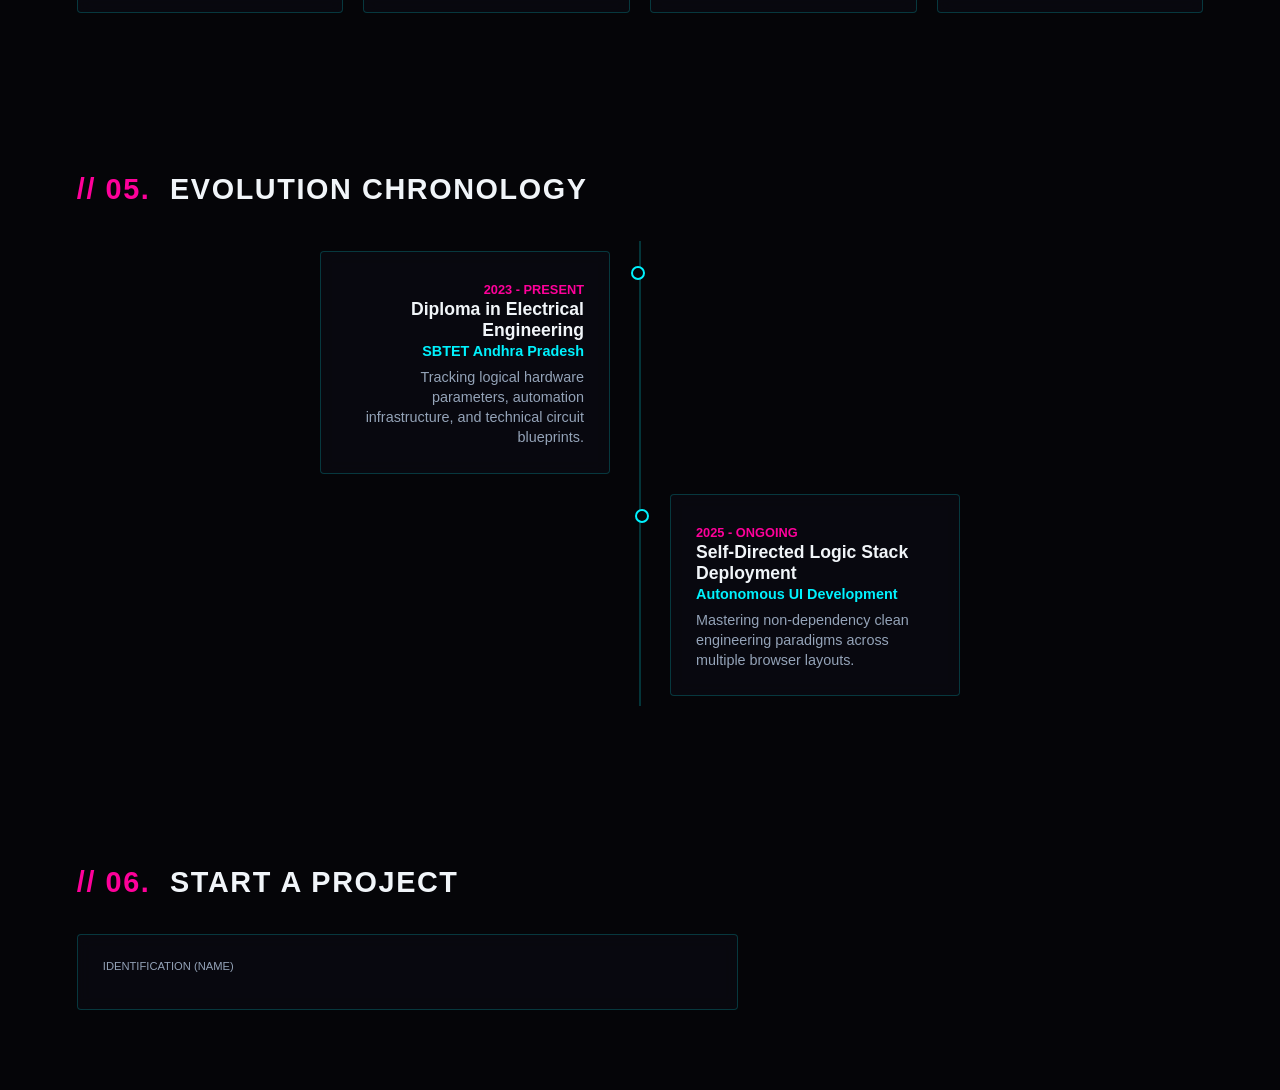
==== commit 80ef485c: "Index.html" ====
--- a/index.html
+++ b/index.html
@@ -6,25 +6,21 @@
     <meta name="description" content="K. Radhir - Premium Cyberpunk Frontend Developer Portfolio Website.">
     <title>K. Radhir | Portfolio Terminal</title>
     
+    <!-- Google Fonts & FontAwesome Icons -->
     <link rel="preconnect" href="https://fonts.googleapis.com">
     <link rel="preconnect" href="https://fonts.gstatic.com" crossorigin>
     <link href="https://fonts.googleapis.com/css2?family=Orbitron:wght@400;600;900&family=Rajdhani:wght@500;600;700&display=swap" rel="stylesheet">
     <link rel="stylesheet" href="https://cdnjs.cloudflare.com/ajax/libs/font-awesome/6.4.0/css/all.min.css">
     
+    <!-- Strict Relative Path Linked Stylesheet -->
     <link rel="stylesheet" href="style.css">
 </head>
 <body class="cyber-theme">
 
-    <div id="preloader">
-        <div class="loader-content">
-            <h2 class="cyber-glitch-text">BOOTING RADHIR.SYS...</h2>
-            <div class="loader-bar-wrap"><div class="loader-progress-line"></div></div>
-            <p class="loader-terminal-status">Loading visual matrix sub-routines...</p>
-        </div>
-    </div>
-
+    <!-- Background Matrix Streaming Layers -->
     <canvas id="matrixCanvas"></canvas>
 
+    <!-- Navigation Header -->
     <header class="cyber-navbar">
         <div class="nav-logo">
             <a href="#hero">RADHIR<span>.EXE</span></a>
@@ -46,11 +42,12 @@
     </header>
 
     <main>
+        <!-- Hero Terminal Section -->
         <section id="hero" class="hero-terminal">
             <div class="hero-wrapper">
                 <p class="terminal-tag">// INITIALIZING SECURE MAIN_LINK</p>
                 <h1 class="hero-main-name">K. Radhir</h1>
-                <h2 class="hero-dynamic-subtitle">SYSTEM STATE: <span id="typingEngine"></span></h2>
+                <h2 class="hero-dynamic-subtitle">SYSTEM STATE: <span id="typingEngine">LOADING FRAME...</span></h2>
                 <p class="hero-synopsis">Crafting high-fidelity, premium user interfaces with clean zero-dependency structures. Bridging elite cyberpunk aesthetic concepts with stable production code.</p>
                 <div class="hero-action-row">
                     <a href="#contact" class="terminal-btn btn-primary">HIRE INTERFACE</a>
@@ -63,6 +60,7 @@
             </div>
         </section>
 
+        <!-- About Creator Section -->
         <section id="about" class="about-terminal viewport-reveal">
             <h2 class="cyber-section-title"><span class="title-index">// 01.</span> THE CREATOR</h2>
             <div class="about-container-layout">
@@ -89,9 +87,11 @@
             </div>
         </section>
 
+        <!-- Projects Showcase Section -->
         <section id="projects" class="projects-showcase-terminal viewport-reveal">
             <h2 class="cyber-section-title"><span class="title-index">// 02.</span> SELECTED INTERFACES</h2>
             <div class="projects-matrix-grid">
+                <!-- Project 1 -->
                 <div class="project-matrix-card glass-card">
                     <div class="p-card-header h-blue">AI CHAT ENGINE INTERFACE</div>
                     <div class="p-card-body">
@@ -104,6 +104,7 @@
                         </div>
                     </div>
                 </div>
+                <!-- Project 2 -->
                 <div class="project-matrix-card glass-card">
                     <div class="p-card-header h-pink">LEDGER METRICS ENGINE</div>
                     <div class="p-card-body">
@@ -116,6 +117,7 @@
                         </div>
                     </div>
                 </div>
+                <!-- Project 3 -->
                 <div class="project-matrix-card glass-card">
                     <div class="p-card-header h-purple">GLOBAL ATMOSPHERE RADAR</div>
                     <div class="p-card-body">
@@ -131,11 +133,13 @@
             </div>
         </section>
 
+        <!-- Functional Demos Section -->
         <section id="live-demos" class="live-demos-terminal viewport-reveal">
             <h2 class="cyber-section-title"><span class="title-index">// 03.</span> FRONTEND LIVE TEST LABORATORY</h2>
             <p class="section-log-desc">Execute and verify structural functionality inside these live evaluation blocks.</p>
             
             <div class="demos-control-grid">
+                <!-- Demo 1: Working Calculator -->
                 <div class="interactive-demo-box glass-card" id="lab-calc">
                     <div class="box-top-terminal">
                         <span class="term-dot red"></span><span class="term-dot yellow"></span><span class="term-dot green"></span>
@@ -165,6 +169,7 @@
                     </div>
                 </div>
 
+                <!-- Demo 2: Working To-Do App -->
                 <div class="interactive-demo-box glass-card" id="lab-todo">
                     <div class="box-top-terminal">
                         <span class="term-dot red"></span><span class="term-dot yellow"></span><span class="term-dot green"></span>
@@ -179,6 +184,7 @@
                     </div>
                 </div>
 
+                <!-- Demo 3: Working Expense Tracker -->
                 <div class="interactive-demo-box glass-card" id="lab-expense">
                     <div class="box-top-terminal">
                         <span class="term-dot red"></span><span class="term-dot yellow"></span><span class="term-dot green"></span>
@@ -198,6 +204,7 @@
                     </div>
                 </div>
 
+                <!-- Demo 4: Working Weather App -->
                 <div class="interactive-demo-box glass-card" id="lab-weather">
                     <div class="box-top-terminal">
                         <span class="term-dot red"></span><span class="term-dot yellow"></span><span class="term-dot green"></span>
@@ -223,6 +230,7 @@
                     </div>
                 </div>
 
+                <!-- Demo 5: Working AI Chat UI -->
                 <div class="interactive-demo-box glass-card" id="lab-ai">
                     <div class="box-top-terminal">
                         <span class="term-dot red"></span><span class="term-dot yellow"></span><span class="term-dot green"></span>
@@ -241,6 +249,7 @@
             </div>
         </section>
 
+        <!-- Skills Section -->
         <section id="skills" class="skills-terminal viewport-reveal">
             <h2 class="cyber-section-title"><span class="title-index">// 04.</span> SKILLS & CRAFT</h2>
             <div class="skills-radial-grid">
@@ -287,6 +296,7 @@
             </div>
         </section>
 
+        <!-- Evolution Journey Section -->
         <section id="journey" class="journey-terminal viewport-reveal">
             <h2 class="cyber-section-title"><span class="title-index">// 05.</span> EVOLUTION CHRONOLOGY</h2>
             <div class="vertical-trajectory-line">
@@ -309,6 +319,7 @@
             </div>
         </section>
 
+        <!-- Contact Section -->
         <section id="contact" class="contact-terminal viewport-reveal">
             <h2 class="cyber-section-title"><span class="title-index">// 06.</span> START A PROJECT</h2>
             <div class="contact-terminal-grid">
@@ -317,13 +328,4 @@
                         <div class="field-row">
                             <div class="field-item">
                                 <label>IDENTIFICATION (NAME)</label>
-                                <input type="text" id="senderIdentity" required placeholder="User Identity...">
-                            </div>
-                            <div class="field-item">
-                                <label>INTERFACE NODE (EMAIL)</label>
-                                <input type="email" id="senderMail" required placeholder="entity@domain.com">
-                            </div>
-                        </div>
-                        <div class="field-item">
-                            <label>TRANSMISSION DATA CONTENT</label>
-                 
+                                <input type="text" id="senderIdentity" required p
--- a/style.css
+++ b/style.css
@@ -0,0 +1,245 @@
+/* --- SYSTEM ARCHITECTURE VARIABLES --- */
+:root {
+    --bg-dark-mainframe: #050508;
+    --bg-card-glass: rgba(10, 10, 18, 0.75);
+    --border-cyber-glow: rgba(0, 242, 254, 0.2);
+    --neon-cyan: #00f2fe;
+    --neon-pink: #fe019a;
+    --neon-purple: #9d00ff;
+    --text-primary: #f1f5f9;
+    --text-muted: #94a3b8;
+    --font-heading: 'Orbitron', sans-serif;
+    --font-body: 'Rajdhani', sans-serif;
+    --transition-hyper: all 0.35s cubic-bezier(0.16, 1, 0.3, 1);
+}
+
+* {
+    margin: 0;
+    padding: 0;
+    box-sizing: border-box;
+    scroll-behavior: smooth;
+}
+
+body.cyber-theme {
+    background-color: var(--bg-dark-mainframe);
+    color: var(--text-primary);
+    font-family: var(--font-body);
+    font-size: 1.2rem;
+    overflow-x: hidden;
+}
+
+/* --- BACKGROUND AND ENGINE CANVASES --- */
+#matrixCanvas {
+    position: fixed;
+    top: 0;
+    left: 0;
+    width: 100vw;
+    height: 100vh;
+    z-index: -2;
+    pointer-events: none;
+    opacity: 0.12;
+}
+
+#preloader {
+    position: fixed;
+    top: 0;
+    left: 0;
+    width: 100%;
+    height: 100%;
+    background-color: var(--bg-dark-mainframe);
+    z-index: 99999;
+    display: flex;
+    justify-content: center;
+    align-items: center;
+    transition: opacity 0.4s ease, visibility 0.4s ease;
+}
+
+.loader-content { text-align: center; width: 300px; }
+.cyber-glitch-text { font-family: var(--font-heading); color: var(--neon-cyan); font-size: 1.2rem; text-shadow: 0 0 8px var(--neon-cyan); margin-bottom: 15px;}
+.loader-bar-wrap { width: 100%; height: 3px; background: rgba(255,255,255,0.05); position: relative; overflow: hidden; }
+.loader-progress-line { width: 0%; height: 100%; background: linear-gradient(90deg, var(--neon-pink), var(--neon-cyan)); animation: forceLoad 1.5s forwards; }
+.loader-terminal-status { font-size: 0.85rem; color: var(--text-muted); margin-top: 10px; }
+
+@keyframes forceLoad { 100% { width: 100%; } }
+
+/* --- NAVIGATION TERMINAL --- */
+.cyber-navbar {
+    position: fixed;
+    top: 0;
+    left: 0;
+    width: 100%;
+    padding: 20px 6%;
+    background: rgba(5, 5, 8, 0.9);
+    backdrop-filter: blur(10px);
+    border-bottom: 1px solid var(--border-cyber-glow);
+    display: flex;
+    justify-content: space-between;
+    align-items: center;
+    z-index: 999;
+}
+
+.nav-logo a { font-family: var(--font-heading); font-weight: 900; color: #fff; text-decoration: none; }
+.nav-logo a span { color: var(--neon-pink); }
+.nav-menu { display: flex; gap: 25px; }
+.menu-item { text-decoration: none; color: var(--text-muted); font-family: var(--font-heading); font-size: 0.85rem; text-transform: uppercase; transition: var(--transition-hyper); }
+.menu-item:hover, .menu-item.active { color: var(--neon-cyan); text-shadow: 0 0 6px var(--neon-cyan); }
+
+/* --- LAYOUT CORES --- */
+.glass-card { background: var(--bg-card-glass); border: 1px solid var(--border-cyber-glow); padding: 25px; border-radius: 4px; backdrop-filter: blur(8px); }
+main { padding-top: 80px; }
+section { padding: 80px 6%; }
+.cyber-section-title { font-family: var(--font-heading); font-size: 1.8rem; margin-bottom: 35px; letter-spacing: 0.1rem; }
+.title-index { color: var(--neon-pink); margin-right: 10px; }
+
+/* --- HERO SPECIFICATIONS --- */
+.hero-terminal { min-height: calc(100vh - 80px); display: flex; flex-direction: column; justify-content: center; position: relative; }
+.hero-main-name { font-family: var(--font-heading); font-size: 4.5rem; font-weight: 900; line-height: 1.1; margin-bottom: 10px; }
+.hero-dynamic-subtitle { font-family: var(--font-heading); font-size: 1.6rem; color: var(--neon-cyan); margin-bottom: 20px; min-height: 35px; }
+.hero-synopsis { max-width: 600px; color: var(--text-muted); margin-bottom: 30px; line-height: 1.5; }
+.hero-action-row { display: flex; gap: 15px; }
+
+.terminal-btn { padding: 12px 28px; font-family: var(--font-heading); font-size: 0.85rem; text-transform: uppercase; cursor: pointer; text-decoration: none; transition: var(--transition-hyper); }
+.btn-primary { border: 1px solid var(--neon-cyan); color: var(--neon-cyan); background: transparent; }
+.btn-primary:hover { background: var(--neon-cyan); color: var(--bg-dark-mainframe); box-shadow: 0 0 15px var(--neon-cyan); }
+.btn-secondary { border: 1px solid var(--neon-pink); color: var(--neon-pink); background: transparent; }
+.btn-secondary:hover { background: var(--neon-pink); color: var(--bg-dark-mainframe); box-shadow: 0 0 15px var(--neon-pink); }
+
+/* --- ABOUT LAYOUT ARRAYS --- */
+.about-container-layout { display: grid; grid-template-columns: 1fr 1.5fr; gap: 25px; }
+.profile-meta-card { text-align: center; }
+.avatar-icon-box { width: 60px; height: 60px; border: 1px solid var(--neon-cyan); border-radius: 50%; display: flex; align-items: center; justify-content: center; margin: 0 auto 15px auto; color: var(--neon-cyan); }
+.meta-stats-row { display: grid; grid-template-columns: repeat(3, 1fr); gap: 10px; margin-top: 20px; border-top: 1px solid rgba(255,255,255,0.05); padding-top: 15px; }
+.meta-stat-node h2 { color: var(--neon-cyan); font-family: var(--font-heading); font-size: 1.4rem; }
+.meta-stat-node p { font-size: 0.7rem; color: var(--text-muted); }
+.location-spec-grid { margin-top: 20px; font-size: 1rem; }
+.location-spec-grid strong { color: var(--neon-pink); }
+
+/* --- PROJECTS COMPILATIONS --- */
+.projects-matrix-grid { display: grid; grid-template-columns: repeat(auto-fill, minmax(300px, 1fr)); gap: 20px; }
+.project-matrix-card { padding: 0; display: flex; flex-direction: column; overflow: hidden; }
+.p-card-header { padding: 10px 20px; font-family: var(--font-heading); font-size: 0.75rem; font-weight: 600; }
+.h-blue { background: rgba(0, 242, 254, 0.1); color: var(--neon-cyan); }
+.h-pink { background: rgba(254, 1, 154, 0.1); color: var(--neon-pink); }
+.h-purple { background: rgba(157, 0, 255, 0.1); color: var(--neon-purple); }
+.p-card-body { padding: 20px; flex-grow: 1; display: flex; flex-direction: column; }
+.p-card-body h3 { font-family: var(--font-heading); font-size: 1.2rem; margin-bottom: 8px; }
+.p-card-body p { color: var(--text-muted); font-size: 0.95rem; margin-bottom: 15px; flex-grow: 1; }
+.p-card-tags { display: flex; gap: 5px; margin-bottom: 15px; }
+.p-card-tags span { font-size: 0.7rem; background: rgba(255,255,255,0.05); padding: 2px 6px; color: var(--text-muted); }
+.p-card-actions { display: grid; grid-template-columns: 1fr 1fr; gap: 10px; }
+.p-card-actions a { text-align: center; text-decoration: none; padding: 6px 0; font-family: var(--font-heading); font-size: 0.75rem; }
+.action-btn-src { background: rgba(255,255,255,0.05); color: #fff; }
+.action-btn-live { border: 1px solid var(--neon-cyan); color: var(--neon-cyan); }
+
+/* --- LIVE EVALUATION MATRIX LABS --- */
+.demos-control-grid { display: grid; grid-template-columns: repeat(auto-fit, minmax(300px, 1fr)); gap: 25px; }
+.interactive-demo-box { padding: 0; min-height: 380px; display: flex; flex-direction: column; overflow: hidden; }
+.box-top-terminal { background: rgba(255,255,255,0.04); padding: 8px 15px; display: flex; align-items: center; gap: 5px; border-bottom: 1px solid rgba(255,255,255,0.05); }
+.term-dot { width: 6px; height: 6px; border-radius: 50%; }
+.term-dot.red { background: #ff5f56; } .term-dot.yellow { background: #ffbd2e; } .term-dot.green { background: #27c93f; }
+.term-title { font-family: var(--font-heading); font-size: 0.7rem; color: var(--text-muted); margin-left: 5px; }
+
+/* Lab 1: Calc */
+.calculator-wrapper { padding: 15px; display: flex; flex-direction: column; flex-grow: 1; }
+#calcDisplayOutput { width: 100%; background: #000; border: 1px solid rgba(255,255,255,0.08); color: var(--neon-cyan); font-family: var(--font-heading); font-size: 1.4rem; text-align: right; padding: 10px; margin-bottom: 10px; outline: none; }
+.calc-keys-layout { display: grid; grid-template-columns: repeat(4, 1fr); gap: 6px; flex-grow: 1; }
+.key { background: rgba(255,255,255,0.02); border: 1px solid rgba(255,255,255,0.05); color: #fff; font-family: var(--font-heading); cursor: pointer; transition: var(--transition-hyper); }
+.key:hover { border-color: var(--neon-cyan); color: var(--neon-cyan); }
+.key.k-clear { color: var(--neon-pink); } .key.k-equal { grid-row: span 2; background: rgba(0, 242, 254, 0.05); color: var(--neon-cyan); border-color: var(--neon-cyan); }
+.key.k-double { grid-column: span 2; }
+
+/* Labs Controls Universal Input Rows */
+.todo-control-row, .weather-control-row, .ai-controls-input-row { display: flex; gap: 5px; margin-bottom: 10px; }
+.todo-control-row input, .expense-inputs-node input, .weather-control-row input, .ai-controls-input-row input { flex-grow: 1; background: #000; border: 1px solid rgba(255,255,255,0.08); padding: 8px; color: #fff; font-family: var(--font-body); outline: none; font-size: 1rem; }
+.todo-control-row button, .weather-control-row button, .ai-controls-input-row button { background: transparent; border: 1px solid var(--neon-cyan); color: var(--neon-cyan); padding: 0 12px; cursor: pointer; }
+
+/* Lab 2: Tasks */
+.todo-wrapper { padding: 15px; display: flex; flex-direction: column; flex-grow: 1; }
+.todo-render-list { list-style: none; max-height: 180px; overflow-y: auto; display: flex; flex-direction: column; gap: 5px; }
+.todo-node { background: rgba(255,255,255,0.02); padding: 8px; display: flex; justify-content: space-between; align-items: center; font-size: 1.1rem; }
+.todo-node.done span { text-decoration: line-through; color: var(--text-muted); }
+.todo-node i { color: var(--neon-pink); cursor: pointer; }
+
+/* Lab 3: Expense Balance Ledger */
+.expense-wrapper { padding: 15px; display: flex; flex-direction: column; flex-grow: 1; }
+.balance-display-node { text-align: center; background: rgba(255,255,255,0.02); padding: 10px; margin-bottom: 10px; }
+.balance-display-node .lbl { font-size: 0.7rem; color: var(--text-muted); font-family: var(--font-heading); }
+.balance-display-node h2 { color: var(--neon-cyan); font-family: var(--font-heading); }
+.expense-inputs-node { display: flex; flex-direction: column; gap: 5px; margin-bottom: 10px; }
+.expense-inputs-node button { background: transparent; border: 1px solid var(--neon-pink); color: var(--neon-pink); padding: 8px; font-family: var(--font-heading); font-size: 0.75rem; cursor: pointer; }
+.ledger-render-log { list-style: none; max-height: 100px; overflow-y: auto; display: flex; flex-direction: column; gap: 4px; }
+.ledger-row { padding: 6px; background: rgba(255,255,255,0.01); display: flex; justify-content: space-between; font-size: 0.9rem; }
+.ledger-row.positive { border-left: 2px solid #00ff66; } .ledger-row.negative { border-left: 2px solid var(--neon-pink); }
+
+/* Lab 4: Weather Dash */
+.weather-wrapper { padding: 15px; display: flex; flex-direction: column; flex-grow: 1; }
+.weather-telemetry-box { background: rgba(0,0,0,0.3); padding: 12px; text-align: center; flex-grow: 1; display: flex; flex-direction: column; justify-content: center; }
+.weather-telemetry-box h3 { font-family: var(--font-heading); font-size: 1rem; }
+.w-flex { display: flex; justify-content: center; align-items: center; gap: 10px; margin: 5px 0; }
+.w-flex i { font-size: 1.8rem; color: var(--neon-cyan); }
+.w-flex h1 { font-family: var(--font-heading); font-size: 2rem; }
+.w-sub-metrics { display: grid; grid-template-columns: 1fr 1fr; gap: 5px; margin-top: 10px; border-top: 1px dashed rgba(255,255,255,0.05); padding-top: 8px; font-size: 0.8rem; color: var(--text-muted); }
+
+/* Lab 5: Chat Subroutines */
+.ai-wrapper { padding: 15px; display: flex; flex-direction: column; flex-grow: 1; }
+.ai-logs-terminal-viewport { background: #000; border: 1px solid rgba(255,255,255,0.08); flex-grow: 1; height: 150px; overflow-y: auto; padding: 10px; display: flex; flex-direction: column; gap: 8px; }
+.msg-block { font-size: 0.85rem; padding: 5px 8px; max-width: 85%; line-height: 1.3; }
+.msg-block.system { background: rgba(255,255,255,0.02); align-self: flex-start; border-left: 2px solid var(--neon-purple); }
+.msg-block.client { background: rgba(0,242,254,0.03); align-self: flex-end; border-right: 2px solid var(--neon-cyan); text-align: right; }
+.msg-block .pfx { font-family: var(--font-heading); font-size: 0.7rem; color: var(--neon-pink); display: block; }
+
+/* --- RADIAL SKILL STRUCTURES --- */
+.skills-radial-grid { display: grid; grid-template-columns: repeat(4, 1fr); gap: 20px; }
+.skill-radial-node { display: flex; flex-direction: column; align-items: center; padding: 20px 10px; }
+.radial-svg-box { position: relative; width: 70px; height: 70px; margin-bottom: 10px; }
+.radial-ring { width: 100%; height: 100%; transform: rotate(-90deg); }
+.ring-bg { fill: none; stroke: rgba(255,255,255,0.02); stroke-width: 6; }
+.ring-progress { fill: none; stroke-width: 6; stroke-dasharray: 251.2; }
+.stroke-cyan { stroke: var(--neon-cyan); } .stroke-pink { stroke: var(--neon-pink); } .stroke-purple { stroke: var(--neon-purple); }
+.radial-percentage { position: absolute; top: 50%; left: 50%; transform: translate(-50%, -50%); font-family: var(--font-heading); font-size: 0.95rem; }
+.skill-radial-node h4 { font-family: var(--font-heading); font-size: 0.8rem; color: var(--text-muted); }
+
+/* --- TIMELINE CHRONOLOGY --- */
+.vertical-trajectory-line { position: relative; max-width: 700px; margin: 0 auto; }
+.vertical-trajectory-line::after { content: ''; position: absolute; width: 2px; background: var(--border-cyber-glow); top: 0; bottom: 0; left: 50%; transform: translateX(-50%); }
+.trajectory-node { padding: 10px 30px; position: relative; width: 50%; }
+.trajectory-node::after { content: ''; position: absolute; width: 10px; height: 10px; background: var(--bg-dark-mainframe); border: 2px solid var(--neon-cyan); top: 25px; border-radius: 50%; z-index: 2; }
+.left-trajectory { left: 0; text-align: right; } .right-trajectory { left: 50%; text-align: left; }
+.left-trajectory::after { right: -5px; } .right-trajectory::after { left: -5px; }
+.node-timestamp { font-family: var(--font-heading); color: var(--neon-pink); font-size: 0.8rem; font-weight: 700; }
+.trajectory-card h3 { font-family: var(--font-heading); font-size: 1.1rem; margin-bottom: 2px; }
+.trajectory-card h4 { color: var(--neon-cyan); font-size: 0.9rem; margin-bottom: 8px; }
+.trajectory-card p { color: var(--text-muted); font-size: 0.9rem; line-height: 1.4; }
+
+/* --- CONTACT PATTERNS --- */
+.contact-terminal-grid { display: grid; grid-template-columns: 1.5fr 1fr; gap: 25px; }
+.field-row { display: grid; grid-template-columns: 1fr 1fr; gap: 15px; }
+.field-item { display: flex; flex-direction: column; gap: 5px; margin-bottom: 12px; }
+.field-item label { font-family: var(--font-heading); font-size: 0.7rem; color: var(--text-muted); }
+.field-item input, .field-item textarea { background: #000; border: 1px solid rgba(255,255,255,0.08); padding: 10px; color: #fff; font-family: var(--font-body); outline: none; font-size: 1rem; }
+.submit-tx-btn { width: 100%; border: 1px solid var(--neon-cyan); background: transparent; color: var(--neon-cyan); }
+.tx-status-monitor.ok { color: #00ff66; text-shadow: 0 0 5px #00ff66; margin-top: 10px; font-family: var(--font-heading); font-size: 0.8rem; text-align: center; }
+.contact-links-block { display: flex; flex-direction: column; gap: 15px; }
+.link-meta-node h4 { font-family: var(--font-heading); font-size: 0.75rem; color: var(--text-muted); }
+.link-meta-node p a { color: #fff; text-decoration: none; font-size: 1.1rem; }
+
+.cyber-footer-terminal { border-top: 1px solid rgba(255,255,255,0.04); padding: 25px 6%; text-align: center; font-size: 0.85rem; color: var(--text-muted); }
+
+/* --- RESPONSIVE LAYOUT CONSTRAINTS --- */
+@media (max-width: 1024px) {
+    .about-container-layout, .contact-terminal-grid { grid-template-columns: 1fr; }
+    .skills-radial-grid { grid-template-columns: repeat(2, 1fr); }
+}
+@media (max-width: 768px) {
+    .mobile-toggle { display: flex; flex-direction: column; gap: 4px; cursor: pointer; }
+    .mobile-toggle .bar { width: 20px; height: 2px; background: #fff; }
+    .nav-menu { position: fixed; right: -100%; top: 60px; height: calc(100vh - 60px); background: rgba(5,5,8,0.98); flex-direction: column; width: 100%; text-align: center; padding: 30px 0; gap: 20px; transition: 0.3s ease; }
+    .nav-menu.visible { right: 0; }
+    .hero-main-name { font-size: 2.5rem; }
+    .field-row { grid-template-columns: 1fr; }
+    .vertical-trajectory-line::after { left: 15px; }
+    .trajectory-node { width: 100%; padding-left: 35px; text-align: left !important; }
+    .trajectory-node::after { left: 10px; }
+    .right-trajectory { left: 0; }
+}
+
